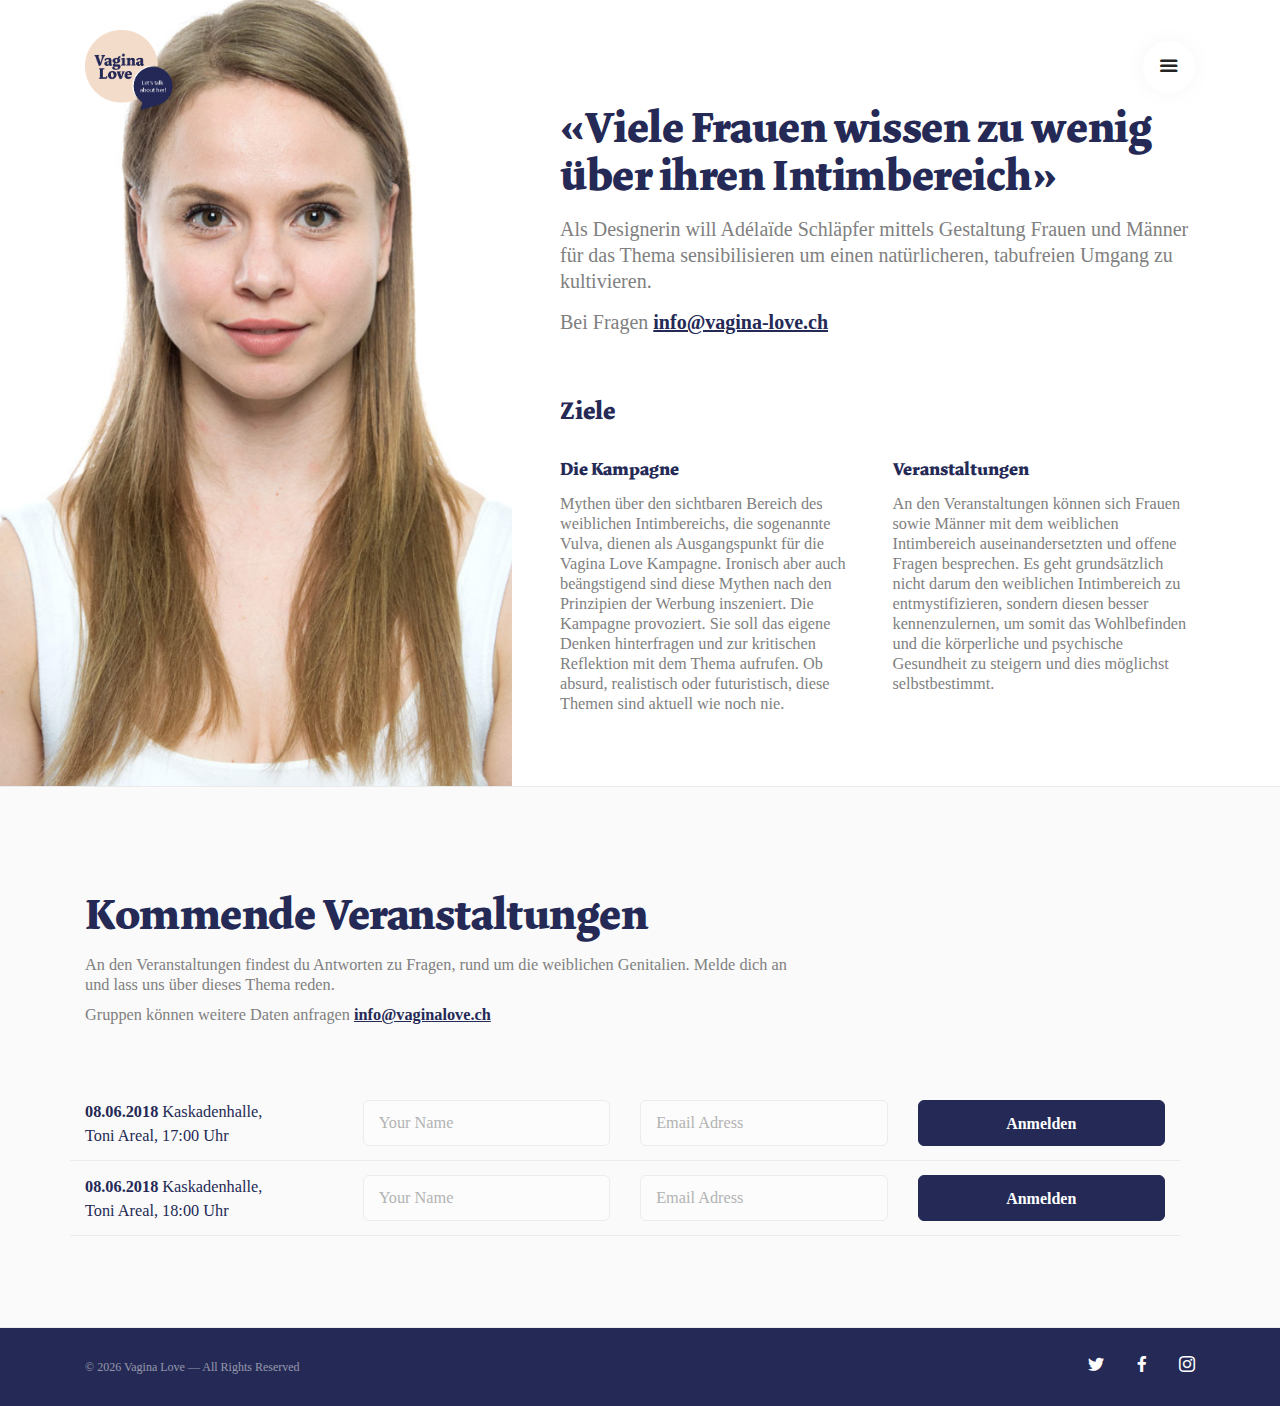
==== das-projekt.html @ 0c3ac418 "first finish" ====
<!doctype html>
<html lang="en">
    <head>
        <meta charset="utf-8">
        <title>Das Projekt</title>
        <meta name="viewport" content="width=device-width, initial-scale=1.0">
        <link href="css/stack-interface.css" rel="stylesheet" type="text/css" media="all">
        <link href="css/socicon.css" rel="stylesheet" type="text/css" media="all" />
        <link href="css/bootstrap.css" rel="stylesheet" type="text/css" media="all" />
        <link href="css/stack-interface.css" rel="stylesheet" type="text/css" media="all" />
        <link href="css/theme-charcoal.css" rel="stylesheet" type="text/css" media="all" />
        <link href="css/custom.css" rel="stylesheet" type="text/css" media="all" />
        <link href="css/checkValidity.css" rel="stylesheet" type="text/css" media="all" />

    </head>
    <body data-smooth-scroll-offset="77">
        <div class="nav-container">

            <div>
                <nav class="bar bar-toggle bar--absolute bar--transparent">
                    <div class="container">
                        <div class="row align-items-center">
                            <div class="col-6">
                                <div class="bar__module">
                                    <a href="index.html"> <!-- <img class="logo logo-dark" alt="logo" src="img/Logo_Vagina_Love_05.png"> --> <img class="logo logo-light" alt="logo" src="img/Logo_Vagina_Love_05.png"> </a>
                                </div>
                            </div>
                            <div class="col-6 d-flex justify-content-end">
                                <div class="bar__module">
                                    <div class="modal-instance pull-right">
                                        <a class="modal-trigger menu-toggle" href="#"> <i class="stack-interface stack-menu"></i> </a>
                                        <div class="modal-container menu-fullscreen">
                                            <div class="modal-content" data-width="100%" data-height="100%">
                                                <div class="pos-vertical-center pos-asbolute text-center">
                                                    
                                                    <ul class="menu-vertical">
                                                        <li class="h4"> <a href="index.html">Vagina Love</a> </li>
                                                        <li class="h4"> <a href="das-projekt.html">Das Projekt</a> </li>
                                                        
                                                    </ul>
                                                </div>
                                                
                                            </div>
                                        </div>
                                    </div>
                                </div>
                            </div>
                        </div>
                    </div>
                </nav>
            </div>
        </div>
        <div class="main-container">
            
            <section class="imageblock switchable feature-large feature-klein">
                <div class="imageblock__content col-lg-4 col-md-3 pos-right ">
                    <div class="background-image-holder face"> <img alt="image" src="img/18158003_10155261429363841_1642847196275539161_n-2.jpg"> </div>
                </div>
                <div class="container">
                    <div class="row">
                        <div class="col-lg-7 col-md-8">
                            <h1>«Viele Frauen wissen zu wenig über ihren Intimbereich»</h2>
                            <p class="lead"> 

Als Designerin will Adélaïde Schläpfer mittels Gestaltung Frauen und Männer für das Thema sensibilisieren um einen natürlicheren, tabufreien Umgang zu kultivieren. </p>
<p class="text-decoration lead"">Bei Fragen <a href="mailto:info@vaginalove.ch"><strong>info@vagina-love.ch</strong></a></p>  
                            <div class="feature-large__group">
                                <h3><b>Ziele</b></h3>
                                <div class="row">
                                    <div class="col-md-6">
                                        <div class="feature feature-6"> 
                                            <h4><b>Die Kampagne</b></h4>
                                <p class="averta-small">Mythen über den sichtbaren Bereich des weiblichen Intimbereichs, die sogenannte Vulva, dienen als Ausgangspunkt für die Vagina Love Kampagne. Ironisch aber auch beängstigend sind diese Mythen nach den Prinzipien der Werbung inszeniert. Die Kampagne provoziert. Sie soll das eigene Denken hinterfragen und zur kritischen Reflektion mit dem Thema aufrufen. Ob absurd, realistisch oder futuristisch, diese Themen sind aktuell wie noch nie.</p>
                                        </div>
                                    </div>
                                    <div class="col-md-6">
                                        <div class="feature feature-6"> 
                                            <h4><b>Veranstaltungen</b></h4>
                                <p class="averta-small">An den Veranstaltungen können sich Frauen sowie Männer mit dem weiblichen Intimbereich auseinandersetzten und offene Fragen besprechen. Es geht grundsätzlich nicht darum den weiblichen Intimbereich zu entmystifizieren, sondern diesen besser kennenzulernen, um somit
das Wohlbefinden und die körperliche und psychische Gesundheit zu steigern und dies möglichst selbstbestimmt.</p>
                                        </div>
                                    </div>
                                </div>
                            </div>
                           
                        </div>
                    </div>
                </div>
            </section>
            
 
            <section class="bg--secondary scroll-top">
                <div class="container">
                    <div class="row titel">
                        <div class="col-md-8">
                            <h1>Kommende Veranstaltungen</h1>
                            <p class="averta-small"> An den Veranstaltungen findest du Antworten zu Fragen, rund um die weiblichen Genitalien. Melde dich an und lass uns über dieses Thema reden. </p> 
                        
                            <p class="text-decoration averta-small tiefer">Gruppen können weitere Daten anfragen <a href="mailto:info@vaginalove.ch"><strong>info@vaginalove.ch</strong></a></p>  
                        </div>
                        
                    </div>
                </div>
            

            
<section class="anmelden">
            <section class="space--xxs text-center links bg--secondary">
                <div class="container">
                    <form class="row strich info-form">
                        <div class="col-md-6 col-lg-3 hoch "> 
                            <h5 class="info-date"><strong>08.06.2018</strong> Kaskadenhalle, </br>Toni Areal, 17:00 Uhr</h5> </div>
                            <div class="col-md-6 col-lg-3"> 
                                <input class="info-name" type="text" name="name" placeholder="Your Name" required="true"> 
                            </div>
                            <div class="col-md-6 col-lg-3 "> 
                                <input  class="info-mail" type="email" name="email" placeholder="Email Adress" required="true" type="mail">
                            </div>
                            <div class="col-md-6 col-lg-3 "> 
                                <button type="submit" class="btn btn--primary reg-btn">Anmelden</button> 
                            </div>
                        </form>
                </div>
           
            <section class="text-center links space--xxs bg--secondary">
                <div class="container">
                    <form class="row strich info-form">
                        <div class="col-md-6 col-lg-3 hoch "> 
                            <h5 class="info-date"><strong>08.06.2018</strong> Kaskadenhalle, </br>Toni Areal, 18:00 Uhr</h5> </div>
                            <div class="col-md-6 col-lg-3"> 
                                <input class="info-name" type="text" name="name" placeholder="Your Name" required="true"> 
                            </div>
                            <div class="col-md-6 col-lg-3 "> 
                                <input  class="info-mail" type="email" name="email" placeholder="Email Adress" required="true" type="mail">
                            </div>
                            <div class="col-md-6 col-lg-3 "> 
                                <button type="submit" class="btn btn--primary reg-btn">Anmelden</button> 
                            </div>
                        </form>
                </div>
            
           </section>
</section>


        </div>
<footer class="footer-7 text-center-xs bg--primary">
                <div class="container">
                    <div class="row">
                        <div class="col-sm-6"> <span class="type--fine-print">© <span class="update-year"></span> Vagina Love — All Rights Reserved</span>
                        </div>
                        <div class="col-sm-6 text-right text-center-xs">
                            <ul class="social-list list-inline">
                            
                                <li><a href="#"><i class="socicon socicon-twitter icon icon--xs"></i></a></li>
                                <li><a href="#"><i class="socicon socicon-facebook icon icon--xs"></i></a></li>
                                <li><a href="#"><i class="socicon socicon-instagram icon icon--xs"></i></a></li>
                            </ul>
                        </div>
                    </div>
                </div>
</footer>
        <script src="js/jquery-3.1.1.min.js"></script>
        <script src="js/parallax.js"></script>
        <script src="js/smooth-scroll.min.js"></script>
        <script src="js/scripts.js"></script>
        <script src="js/php-script.js"></script>
        <script src="js/checkValidity.js"></script>
        <script src="js/custom.js"></script>
    </body>

</html>
---- css/stack-interface.css ----
@font-face {
  font-family: 'stack-interface';
  src: url('../fonts/stack-interface.eot?33839631');
  src: url('../fonts/stack-interface.eot?33839631#iefix') format('embedded-opentype'),
       url('../fonts/stack-interface.woff2?33839631') format('woff2'),
       url('../fonts/stack-interface.woff?33839631') format('woff'),
       url('../fonts/stack-interface.ttf?33839631') format('truetype'),
       url('../fonts/stack-interface.svg?33839631#stack-interface') format('svg');
  font-weight: normal;
  font-style: normal;
}
/* Chrome hack: SVG is rendered more smooth in Windozze. 100% magic, uncomment if you need it. */
/* Note, that will break hinting! In other OS-es font will be not as sharp as it could be */
/*
@media screen and (-webkit-min-device-pixel-ratio:0) {
  @font-face {
    font-family: 'stack-interface';
    src: url('../font/stack-interface.svg?34857618#stack-interface') format('svg');
  }
}
*/
 
 [class^="stack-"]:before, [class*=" stack-"]:before {
  font-family: "stack-interface";
  font-style: normal;
  font-weight: normal;
  speak: none;
 
  display: inline-block;
  text-decoration: inherit;
  width: 1em;
  margin-right: .2em;
  text-align: center;
  /* opacity: .8; */
 
  /* For safety - reset parent styles, that can break glyph codes*/
  font-variant: normal;
  text-transform: none;
 
  /* fix buttons height, for twitter bootstrap */
  line-height: 1em;
 
  /* Animation center compensation - margins should be symmetric */
  /* remove if not needed */
  margin-left: .2em;
 
  /* you can be more comfortable with increased icons size */
  /* font-size: 120%; */
 
  /* Font smoothing. That was taken from TWBS */
  -webkit-font-smoothing: antialiased;
  -moz-osx-font-smoothing: grayscale;
 
  /* Uncomment for 3D effect */
  /* text-shadow: 1px 1px 1px rgba(127, 127, 127, 0.3); */
}
 
.stack-down-open-big:before { content: '\e800'; } /* '' */
.stack-left-open-big:before { content: '\e801'; } /* '' */
.stack-right-open-big:before { content: '\e802'; } /* '' */
.stack-up-open-big:before { content: '\e803'; } /* '' */
.stack-basket:before { content: '\e804'; } /* '' */
.stack-search:before { content: '\e805'; } /* '' */
.stack-down-dir:before { content: '\e806'; } /* '' */
.stack-left-dir:before { content: '\e807'; } /* '' */
.stack-right-dir:before { content: '\e808'; } /* '' */
.stack-up-dir:before { content: '\e809'; } /* '' */
.stack-down-open:before { content: '\e80a'; } /* '' */
.stack-left-open:before { content: '\e80b'; } /* '' */
.stack-right-open:before { content: '\e80c'; } /* '' */
.stack-up-open:before { content: '\e80d'; } /* '' */
.stack-menu:before { content: '\e80e'; } /* '' */
.stack-users:before { content: '\e80f'; } /* '' */
.stack-publish:before { content: '\e810'; } /* '' */
.stack-trash:before { content: '\e811'; } /* '' */
.stack-bell:before { content: '\e812'; } /* '' */
.stack-cog:before { content: '\e813'; } /* '' */
.stack-plus-circled:before { content: '\e814'; } /* '' */
.stack-dot-3:before { content: '\e815'; } /* '' */
---- css/socicon.css ----
@font-face {
  font-family: 'Socicon';
  src:  url('../fonts/socicon.eot?a93r5t');
  src:  url('../fonts/socicon.eot?a93r5t#iefix') format('embedded-opentype'),
    url('../fonts/socicon.ttf?a93r5t') format('truetype'),
    url('../fonts/socicon.woff?a93r5t') format('woff'),
    url('../fonts/socicon.svg?a93r5t#Socicon') format('svg');
  font-weight: normal;
  font-style: normal;
}

[class^="socicon-"], [class*=" socicon-"] {
  /* use !important to prevent issues with browser extensions that change fonts */
  font-family: 'Socicon' !important;
  speak: none;
  font-style: normal;
  font-weight: normal;
  font-variant: normal;
  text-transform: none;
  line-height: 1;

  /* Better Font Rendering =========== */
  -webkit-font-smoothing: antialiased;
  -moz-osx-font-smoothing: grayscale;
}

.socicon-gamewisp:before {
  content: "\e905";
}
.socicon-bloglovin:before {
  content: "\e904";
}
.socicon-tunein:before {
  content: "\e903";
}
.socicon-gamejolt:before {
  content: "\e901";
}
.socicon-trello:before {
  content: "\e902";
}
.socicon-spreadshirt:before {
  content: "\e900";
}
.socicon-500px:before {
  content: "\e000";
}
.socicon-8tracks:before {
  content: "\e001";
}
.socicon-airbnb:before {
  content: "\e002";
}
.socicon-alliance:before {
  content: "\e003";
}
.socicon-amazon:before {
  content: "\e004";
}
.socicon-amplement:before {
  content: "\e005";
}
.socicon-android:before {
  content: "\e006";
}
.socicon-angellist:before {
  content: "\e007";
}
.socicon-apple:before {
  content: "\e008";
}
.socicon-appnet:before {
  content: "\e009";
}
.socicon-baidu:before {
  content: "\e00a";
}
.socicon-bandcamp:before {
  content: "\e00b";
}
.socicon-battlenet:before {
  content: "\e00c";
}
.socicon-beam:before {
  content: "\e00d";
}
.socicon-bebee:before {
  content: "\e00e";
}
.socicon-bebo:before {
  content: "\e00f";
}
.socicon-behance:before {
  content: "\e010";
}
.socicon-blizzard:before {
  content: "\e011";
}
.socicon-blogger:before {
  content: "\e012";
}
.socicon-buffer:before {
  content: "\e013";
}
.socicon-chrome:before {
  content: "\e014";
}
.socicon-coderwall:before {
  content: "\e015";
}
.socicon-curse:before {
  content: "\e016";
}
.socicon-dailymotion:before {
  content: "\e017";
}
.socicon-deezer:before {
  content: "\e018";
}
.socicon-delicious:before {
  content: "\e019";
}
.socicon-deviantart:before {
  content: "\e01a";
}
.socicon-diablo:before {
  content: "\e01b";
}
.socicon-digg:before {
  content: "\e01c";
}
.socicon-discord:before {
  content: "\e01d";
}
.socicon-disqus:before {
  content: "\e01e";
}
.socicon-douban:before {
  content: "\e01f";
}
.socicon-draugiem:before {
  content: "\e020";
}
.socicon-dribbble:before {
  content: "\e021";
}
.socicon-drupal:before {
  content: "\e022";
}
.socicon-ebay:before {
  content: "\e023";
}
.socicon-ello:before {
  content: "\e024";
}
.socicon-endomodo:before {
  content: "\e025";
}
.socicon-envato:before {
  content: "\e026";
}
.socicon-etsy:before {
  content: "\e027";
}
.socicon-facebook:before {
  content: "\e028";
}
.socicon-feedburner:before {
  content: "\e029";
}
.socicon-filmweb:before {
  content: "\e02a";
}
.socicon-firefox:before {
  content: "\e02b";
}
.socicon-flattr:before {
  content: "\e02c";
}
.socicon-flickr:before {
  content: "\e02d";
}
.socicon-formulr:before {
  content: "\e02e";
}
.socicon-forrst:before {
  content: "\e02f";
}
.socicon-foursquare:before {
  content: "\e030";
}
.socicon-friendfeed:before {
  content: "\e031";
}
.socicon-github:before {
  content: "\e032";
}
.socicon-goodreads:before {
  content: "\e033";
}
.socicon-google:before {
  content: "\e034";
}
.socicon-googlescholar:before {
  content: "\e035";
}
.socicon-googlegroups:before {
  content: "\e036";
}
.socicon-googlephotos:before {
  content: "\e037";
}
.socicon-googleplus:before {
  content: "\e038";
}
.socicon-grooveshark:before {
  content: "\e039";
}
.socicon-hackerrank:before {
  content: "\e03a";
}
.socicon-hearthstone:before {
  content: "\e03b";
}
.socicon-hellocoton:before {
  content: "\e03c";
}
.socicon-heroes:before {
  content: "\e03d";
}
.socicon-hitbox:before {
  content: "\e03e";
}
.socicon-horde:before {
  content: "\e03f";
}
.socicon-houzz:before {
  content: "\e040";
}
.socicon-icq:before {
  content: "\e041";
}
.socicon-identica:before {
  content: "\e042";
}
.socicon-imdb:before {
  content: "\e043";
}
.socicon-instagram:before {
  content: "\e044";
}
.socicon-issuu:before {
  content: "\e045";
}
.socicon-istock:before {
  content: "\e046";
}
.socicon-itunes:before {
  content: "\e047";
}
.socicon-keybase:before {
  content: "\e048";
}
.socicon-lanyrd:before {
  content: "\e049";
}
.socicon-lastfm:before {
  content: "\e04a";
}
.socicon-line:before {
  content: "\e04b";
}
.socicon-linkedin:before {
  content: "\e04c";
}
.socicon-livejournal:before {
  content: "\e04d";
}
.socicon-lyft:before {
  content: "\e04e";
}
.socicon-macos:before {
  content: "\e04f";
}
.socicon-mail:before {
  content: "\e050";
}
.socicon-medium:before {
  content: "\e051";
}
.socicon-meetup:before {
  content: "\e052";
}
.socicon-mixcloud:before {
  content: "\e053";
}
.socicon-modelmayhem:before {
  content: "\e054";
}
.socicon-mumble:before {
  content: "\e055";
}
.socicon-myspace:before {
  content: "\e056";
}
.socicon-newsvine:before {
  content: "\e057";
}
.socicon-nintendo:before {
  content: "\e058";
}
.socicon-npm:before {
  content: "\e059";
}
.socicon-odnoklassniki:before {
  content: "\e05a";
}
.socicon-openid:before {
  content: "\e05b";
}
.socicon-opera:before {
  content: "\e05c";
}
.socicon-outlook:before {
  content: "\e05d";
}
.socicon-overwatch:before {
  content: "\e05e";
}
.socicon-patreon:before {
  content: "\e05f";
}
.socicon-paypal:before {
  content: "\e060";
}
.socicon-periscope:before {
  content: "\e061";
}
.socicon-persona:before {
  content: "\e062";
}
.socicon-pinterest:before {
  content: "\e063";
}
.socicon-play:before {
  content: "\e064";
}
.socicon-player:before {
  content: "\e065";
}
.socicon-playstation:before {
  content: "\e066";
}
.socicon-pocket:before {
  content: "\e067";
}
.socicon-qq:before {
  content: "\e068";
}
.socicon-quora:before {
  content: "\e069";
}
.socicon-raidcall:before {
  content: "\e06a";
}
.socicon-ravelry:before {
  content: "\e06b";
}
.socicon-reddit:before {
  content: "\e06c";
}
.socicon-renren:before {
  content: "\e06d";
}
.socicon-researchgate:before {
  content: "\e06e";
}
.socicon-residentadvisor:before {
  content: "\e06f";
}
.socicon-reverbnation:before {
  content: "\e070";
}
.socicon-rss:before {
  content: "\e071";
}
.socicon-sharethis:before {
  content: "\e072";
}
.socicon-skype:before {
  content: "\e073";
}
.socicon-slideshare:before {
  content: "\e074";
}
.socicon-smugmug:before {
  content: "\e075";
}
.socicon-snapchat:before {
  content: "\e076";
}
.socicon-songkick:before {
  content: "\e077";
}
.socicon-soundcloud:before {
  content: "\e078";
}
.socicon-spotify:before {
  content: "\e079";
}
.socicon-stackexchange:before {
  content: "\e07a";
}
.socicon-stackoverflow:before {
  content: "\e07b";
}
.socicon-starcraft:before {
  content: "\e07c";
}
.socicon-stayfriends:before {
  content: "\e07d";
}
.socicon-steam:before {
  content: "\e07e";
}
.socicon-storehouse:before {
  content: "\e07f";
}
.socicon-strava:before {
  content: "\e080";
}
.socicon-streamjar:before {
  content: "\e081";
}
.socicon-stumbleupon:before {
  content: "\e082";
}
.socicon-swarm:before {
  content: "\e083";
}
.socicon-teamspeak:before {
  content: "\e084";
}
.socicon-teamviewer:before {
  content: "\e085";
}
.socicon-technorati:before {
  content: "\e086";
}
.socicon-telegram:before {
  content: "\e087";
}
.socicon-tripadvisor:before {
  content: "\e088";
}
.socicon-tripit:before {
  content: "\e089";
}
.socicon-triplej:before {
  content: "\e08a";
}
.socicon-tumblr:before {
  content: "\e08b";
}
.socicon-twitch:before {
  content: "\e08c";
}
.socicon-twitter:before {
  content: "\e08d";
}
.socicon-uber:before {
  content: "\e08e";
}
.socicon-ventrilo:before {
  content: "\e08f";
}
.socicon-viadeo:before {
  content: "\e090";
}
.socicon-viber:before {
  content: "\e091";
}
.socicon-viewbug:before {
  content: "\e092";
}
.socicon-vimeo:before {
  content: "\e093";
}
.socicon-vine:before {
  content: "\e094";
}
.socicon-vkontakte:before {
  content: "\e095";
}
.socicon-warcraft:before {
  content: "\e096";
}
.socicon-wechat:before {
  content: "\e097";
}
.socicon-weibo:before {
  content: "\e098";
}
.socicon-whatsapp:before {
  content: "\e099";
}
.socicon-wikipedia:before {
  content: "\e09a";
}
.socicon-windows:before {
  content: "\e09b";
}
.socicon-wordpress:before {
  content: "\e09c";
}
.socicon-wykop:before {
  content: "\e09d";
}
.socicon-xbox:before {
  content: "\e09e";
}
.socicon-xing:before {
  content: "\e09f";
}
.socicon-yahoo:before {
  content: "\e0a0";
}
.socicon-yammer:before {
  content: "\e0a1";
}
.socicon-yandex:before {
  content: "\e0a2";
}
.socicon-yelp:before {
  content: "\e0a3";
}
.socicon-younow:before {
  content: "\e0a4";
}
.socicon-youtube:before {
  content: "\e0a5";
}
.socicon-zapier:before {
  content: "\e0a6";
}
.socicon-zerply:before {
  content: "\e0a7";
}
.socicon-zomato:before {
  content: "\e0a8";
}
.socicon-zynga:before {
  content: "\e0a9";
}
---- css/stack-interface.css ----
@font-face {
  font-family: 'stack-interface';
  src: url('../fonts/stack-interface.eot?33839631');
  src: url('../fonts/stack-interface.eot?33839631#iefix') format('embedded-opentype'),
       url('../fonts/stack-interface.woff2?33839631') format('woff2'),
       url('../fonts/stack-interface.woff?33839631') format('woff'),
       url('../fonts/stack-interface.ttf?33839631') format('truetype'),
       url('../fonts/stack-interface.svg?33839631#stack-interface') format('svg');
  font-weight: normal;
  font-style: normal;
}
/* Chrome hack: SVG is rendered more smooth in Windozze. 100% magic, uncomment if you need it. */
/* Note, that will break hinting! In other OS-es font will be not as sharp as it could be */
/*
@media screen and (-webkit-min-device-pixel-ratio:0) {
  @font-face {
    font-family: 'stack-interface';
    src: url('../font/stack-interface.svg?34857618#stack-interface') format('svg');
  }
}
*/
 
 [class^="stack-"]:before, [class*=" stack-"]:before {
  font-family: "stack-interface";
  font-style: normal;
  font-weight: normal;
  speak: none;
 
  display: inline-block;
  text-decoration: inherit;
  width: 1em;
  margin-right: .2em;
  text-align: center;
  /* opacity: .8; */
 
  /* For safety - reset parent styles, that can break glyph codes*/
  font-variant: normal;
  text-transform: none;
 
  /* fix buttons height, for twitter bootstrap */
  line-height: 1em;
 
  /* Animation center compensation - margins should be symmetric */
  /* remove if not needed */
  margin-left: .2em;
 
  /* you can be more comfortable with increased icons size */
  /* font-size: 120%; */
 
  /* Font smoothing. That was taken from TWBS */
  -webkit-font-smoothing: antialiased;
  -moz-osx-font-smoothing: grayscale;
 
  /* Uncomment for 3D effect */
  /* text-shadow: 1px 1px 1px rgba(127, 127, 127, 0.3); */
}
 
.stack-down-open-big:before { content: '\e800'; } /* '' */
.stack-left-open-big:before { content: '\e801'; } /* '' */
.stack-right-open-big:before { content: '\e802'; } /* '' */
.stack-up-open-big:before { content: '\e803'; } /* '' */
.stack-basket:before { content: '\e804'; } /* '' */
.stack-search:before { content: '\e805'; } /* '' */
.stack-down-dir:before { content: '\e806'; } /* '' */
.stack-left-dir:before { content: '\e807'; } /* '' */
.stack-right-dir:before { content: '\e808'; } /* '' */
.stack-up-dir:before { content: '\e809'; } /* '' */
.stack-down-open:before { content: '\e80a'; } /* '' */
.stack-left-open:before { content: '\e80b'; } /* '' */
.stack-right-open:before { content: '\e80c'; } /* '' */
.stack-up-open:before { content: '\e80d'; } /* '' */
.stack-menu:before { content: '\e80e'; } /* '' */
.stack-users:before { content: '\e80f'; } /* '' */
.stack-publish:before { content: '\e810'; } /* '' */
.stack-trash:before { content: '\e811'; } /* '' */
.stack-bell:before { content: '\e812'; } /* '' */
.stack-cog:before { content: '\e813'; } /* '' */
.stack-plus-circled:before { content: '\e814'; } /* '' */
.stack-dot-3:before { content: '\e815'; } /* '' */
---- css/theme-charcoal.css ----
/**!**************/
/**! Contents **/
/**! 01. Reset **/
/**! 02. Typography **/
/**! 03. Position **/
/**! 04. Element Size **/
/**! 05. Images **/
/**! 06. Buttons **/
/**! 07. Icons **/
/**! 08. Lists **/
/**! 09. Lightbox **/
/**! 10. Menus **/
/**! 11. Dropdowns **/
/**! 12. Form Elements **/
/**! 13. Accordions **/
/**! 14. Breadcrumbs **/
/**! 15. Radials **/
/**! 16. Tabs **/
/**! 17. Boxes **/
/**! 18. Sliders Flickity **/
/**! 19. Hover Elements **/
/**! 20. Masonry **/
/**! 21. Modals **/
/**! 22. Maps **/
/**! 23. Parallax **/
/**! 24. Notifications **/
/**! 25. Video **/
/**! 26. Colors **/
/**! 27. Image Blocks **/
/**! 28. MailChimp & Campaign Monitor **/
/**! 29. Twitter **/
/**! 30. Transitions **/
/**! 31. Switchable Sections **/
/**! 32. Typed Effect **/
/**! 33. Gradient BG **/
/**! 34. Bars **/
/**! 35. Navigation In Page **/
/**! 36. Helper Classes **/
/**! 37. Spacing **/
/**! 38. Boxed Layout **/
/**! 39. Wizard **/
/**! 40. Alerts **/
/**! 41. Progress - Horizontal **/
/**! 42. Theme Overrides **/
/**!**************/
/**!**************/
/**!**************/
/**! 01. Reset **/
*,
h1,
h2,
h3,
h4,
h5,
h6,
p,
ul,
a {
  margin: 0;
  padding: 0;
}
/**! 02. Typography **/
html {
  font-size: 87.5%;
}
@media all and (max-width: 768px) {
  html {
    font-size: 81.25%;
  }
}
body {
  font-size: 1em;
  line-height: 1.85714286em;
  -webkit-font-smoothing: antialiased;
  -moz-osx-font-smoothing: grayscale;
  font-family: 'Open Sans', 'Helvetica', 'Arial', sans-serif;
  color: #666666;
  font-weight: 400;
}
h1,
h2,
h3,
h4,
h5,
h6,
.h1,
.h2,
.h3,
.h4,
.h5,
.h6 {
  font-family: 'Open Sans', 'Helvetica', 'Arial', sans-serif;
  color: #252525;
  font-weight: 300;
  font-variant-ligatures: common-ligatures;
  margin-top: 0;
  margin-bottom: 0;
}
h1,
.h1 {
  font-size: 3.14285714em;
  line-height: 1.31818182em;
}
h2,
.h2 {
  font-size: 2.35714286em;
  line-height: 1.36363636em;
}
h3,
.h3 {
  font-size: 1.78571429em;
  line-height: 1.5em;
}
h4,
.h4 {
  font-size: 1.35714286em;
  line-height: 1.36842105em;
}
h5,
.h5 {
  font-size: 1em;
  line-height: 1.85714286em;
}
h6,
.h6 {
  font-size: 0.85714286em;
  line-height: 2.16666667em;
}
.lead {
  font-size: 1.35714286em;
  line-height: 1.68421053em;
}
@media all and (max-width: 767px) {
  h1,
  .h1 {
    font-size: 2.35714286em;
    line-height: 1.36363636em;
  }
  h2,
  .h2 {
    font-size: 1.78571429em;
    line-height: 1.5em;
  }
  h3,
  .h3 {
    font-size: 1.35714286em;
    line-height: 1.85714286em;
  }
  .lead {
    font-size: 1.35714286em;
    line-height: 1.36842105em;
  }
}
p,
ul,
ol,
pre,
table,
blockquote {
  margin-bottom: 1.85714286em;
}
ul,
ol {
  list-style: none;
  line-height: 1.85714286em;
}
ul.bullets {
  list-style: inside;
}
ol {
  list-style-type: upper-roman;
  list-style-position: inside;
}
blockquote {
  font-size: 1.78571429em;
  line-height: 1.5em;
  padding: 0;
  margin: 0;
  border-left: 0;
}
strong {
  font-weight: 600;
}
hr {
  margin: 1.85714286em 0;
  border-color: #fafafa;
}
a:hover,
a:focus,
a:active {
  text-decoration: none;
  outline: none;
}
/*! Typography -- Helpers */
.type--fade {
  opacity: .5;
}
.type--uppercase {
  text-transform: uppercase;
}
.type--bold {
  font-weight: bold;
}
.type--italic {
  font-style: italic;
}
.type--fine-print {
  font-size: 0.85714286em;
}
.type--strikethrough {
  text-decoration: line-through;
  opacity: .5;
}
.type--underline {
  text-decoration: underline;
}
.type--body-font {
  font-family: 'Open Sans', 'Helvetica';
}
/**! 03. Position **/
body {
  overflow-x: hidden;
}
.pos-relative {
  position: relative;
}
.pos-absolute {
  position: absolute;
}
.pos-absolute.container {
  left: 0;
  right: 0;
}
.pos-top {
  top: 0;
}
.pos-bottom {
  bottom: 0;
}
.pos-right {
  right: 0;
}
.pos-left {
  left: 0;
}
.float-left {
  float: left;
}
.float-right {
  float: right;
}
@media all and (max-width: 767px) {
  .float-left,
  .float-right {
    float: none;
  }
  .float-left-xs {
    float: left;
  }
  .float-right-xs {
    float: right;
  }
}
.pos-vertical-center {
  position: relative;
  top: 50%;
  transform: translateY(-50%);
  -webkit-transform: translateY(-50%);
}
@media all and (max-width: 767px) {
  .pos-vertical-center {
    top: 0;
    transform: none;
    -webkit-transform: none;
  }
}
@media all and (max-height: 600px) {
  .pos-vertical-center {
    top: 0;
    transform: none;
    -webkit-transform: none;
  }
}
.pos-vertical-align-columns {
  display: table;
  table-layout: fixed;
  width: 100%;
}
.pos-vertical-align-columns > div[class*='col-'] {
  display: table-cell;
  float: none;
  vertical-align: middle;
}
@media all and (max-width: 990px) {
  .pos-vertical-align-columns {
    display: block;
    width: auto;
  }
  .pos-vertical-align-columns > div[class*='col-'] {
    display: block;
  }
}
.inline-block {
  display: inline-block;
}
.block {
  display: block;
}
@media all and (max-width: 767px) {
  .block--xs {
    display: block;
  }
}
@media all and (max-width: 990px) {
  .text-center-md {
    text-align: center;
  }
  .text-left-md {
    text-align: left;
  }
  .text-right-md {
    text-align: right;
  }
}
@media all and (max-width: 767px) {
  .text-center-xs {
    text-align: center;
  }
  .text-left-xs {
    text-align: left;
  }
  .text-right-xs {
    text-align: right;
  }
}
/**! 04. Element Size **/
.height-100,
.height-90,
.height-80,
.height-70,
.height-60,
.height-50,
.height-40,
.height-30,
.height-20,
.height-10 {
  height: auto;
  padding: 5em 0;
}
@media all and (max-width: 767px) {
  .height-100,
  .height-90,
  .height-80,
  .height-70,
  .height-60,
  .height-50,
  .height-40,
  .height-30,
  .height-20,
  .height-10 {
    height: auto;
    padding: 4em 0;
  }
}
@media all and (min-height: 600px) and (min-width: 767px) {
  .height-10 {
    height: 10vh;
  }
  .height-20 {
    height: 20vh;
  }
  .height-30 {
    height: 30vh;
  }
  .height-40 {
    height: 40vh;
  }
  .height-50 {
    height: 50vh;
  }
  .height-60 {
    height: 60vh;
  }
  .height-70 {
    height: 70vh;
  }
  .height-80 {
    height: 80vh;
  }
  .height-90 {
    height: 90vh;
  }
  .height-100 {
    height: 100vh;
  }
}
section.height-auto {
  height: auto;
}
section.height-auto .pos-vertical-center {
  top: 0;
  position: relative;
  transform: none;
}
@media all and (max-width: 767px) {
  div[class*='col-'][class*='height-'] {
    padding-top: 5.57142857em !important;
    padding-bottom: 5.57142857em !important;
  }
}
/**! 05. Images **/
img {
  max-width: 100%;
  margin-bottom: 1.85714286em;
}
/*p+img, img:last-child{
	margin-bottom: 0;
}*/
.img--fullwidth {
  width: 100%;
}
[data-grid="2"].masonry {
  -webkit-column-count: 2;
  -webkit-column-gap: 0;
  -moz-column-count: 2;
  -moz-column-gap: 0;
  column-count: 2;
  column-gap: 0;
}
[data-grid="2"].masonry li {
  width: 100%;
  float: none;
}
[data-grid="2"] li {
  width: 50%;
  display: inline-block;
}
[data-grid="3"].masonry {
  -webkit-column-count: 3;
  -webkit-column-gap: 0;
  -moz-column-count: 3;
  -moz-column-gap: 0;
  column-count: 3;
  column-gap: 0;
}
[data-grid="3"].masonry li {
  width: 100%;
  float: none;
}
[data-grid="3"] li {
  width: 33.33333333%;
  display: inline-block;
}
[data-grid="4"].masonry {
  -webkit-column-count: 4;
  -webkit-column-gap: 0;
  -moz-column-count: 4;
  -moz-column-gap: 0;
  column-count: 4;
  column-gap: 0;
}
[data-grid="4"].masonry li {
  width: 100%;
  float: none;
}
[data-grid="4"] li {
  width: 25%;
  display: inline-block;
}
[data-grid="5"].masonry {
  -webkit-column-count: 5;
  -webkit-column-gap: 0;
  -moz-column-count: 5;
  -moz-column-gap: 0;
  column-count: 5;
  column-gap: 0;
}
[data-grid="5"].masonry li {
  width: 100%;
  float: none;
}
[data-grid="5"] li {
  width: 20%;
  display: inline-block;
}
[data-grid="6"].masonry {
  -webkit-column-count: 6;
  -webkit-column-gap: 0;
  -moz-column-count: 6;
  -moz-column-gap: 0;
  column-count: 6;
  column-gap: 0;
}
[data-grid="6"].masonry li {
  width: 100%;
  float: none;
}
[data-grid="6"] li {
  width: 16.66666667%;
  display: inline-block;
}
[data-grid="7"].masonry {
  -webkit-column-count: 7;
  -webkit-column-gap: 0;
  -moz-column-count: 7;
  -moz-column-gap: 0;
  column-count: 7;
  column-gap: 0;
}
[data-grid="7"].masonry li {
  width: 100%;
  float: none;
}
[data-grid="7"] li {
  width: 14.28571429%;
  display: inline-block;
}
[data-grid="8"].masonry {
  -webkit-column-count: 8;
  -webkit-column-gap: 0;
  -moz-column-count: 8;
  -moz-column-gap: 0;
  column-count: 8;
  column-gap: 0;
}
[data-grid="8"].masonry li {
  width: 100%;
  float: none;
}
[data-grid="8"] li {
  width: 12.5%;
  display: inline-block;
}
@media all and (max-width: 767px) {
  [data-grid]:not(.masonry) li {
    width: 33.333333%;
  }
  [data-grid="2"]:not(.masonry) li {
    width: 50%;
  }
  [data-grid].masonry {
    -webkit-column-count: 1;
    -moz-column-count: 1;
    column-count: 1;
  }
}
.background-image-holder {
  position: absolute;
  height: 100%;
  top: 0;
  left: 0;
  background-size: cover !important;
  background-position: 50% 50% !important;
  z-index: 0;
  transition: opacity .3s linear;
  -webkit-transition: opacity .3s linear;
  opacity: 0;
  background: #252525;
}
.background-image-holder:not([class*='col-']) {
  width: 100%;
}
.background-image-holder.background--bottom {
  background-position: 50% 100% !important;
}
.background-image-holder.background--top {
  background-position: 50% 0% !important;
}
.image--light .background-image-holder {
  background: none;
}
.background-image-holder img {
  display: none;
}
[data-overlay] {
  position: relative;
}
[data-overlay]:before {
  position: absolute;
  content: '';
  background: #252525;
  width: 100%;
  height: 100%;
  top: 0;
  left: 0;
  z-index: 1;
}
[data-overlay] *:not(.container):not(.background-image-holder) {
  z-index: 2;
}
[data-overlay].image--light:before {
  background: #fff;
}
[data-overlay].bg--primary:before {
  background: #2374ab;
}
[data-overlay="1"]:before {
  opacity: 0.1;
}
[data-overlay="2"]:before {
  opacity: 0.2;
}
[data-overlay="3"]:before {
  opacity: 0.3;
}
[data-overlay="4"]:before {
  opacity: 0.4;
}
[data-overlay="5"]:before {
  opacity: 0.5;
}
[data-overlay="6"]:before {
  opacity: 0.6;
}
[data-overlay="7"]:before {
  opacity: 0.7;
}
[data-overlay="8"]:before {
  opacity: 0.8;
}
[data-overlay="9"]:before {
  opacity: 0.9;
}
[data-overlay="10"]:before {
  opacity: 1;
}
[data-overlay="0"]:before {
  opacity: 0;
}
[data-scrim-bottom] {
  position: relative;
}
[data-scrim-bottom]:before {
  position: absolute;
  content: '';
  width: 100%;
  height: 80%;
  background: -moz-linear-gradient(top, rgba(0, 0, 0, 0) 0%, #252525 100%);
  /* FF3.6+ */
  background: -webkit-gradient(linear, left top, left bottom, color-stop(0%, rgba(0, 0, 0, 0)), color-stop(100%, #252525));
  /* Chrome,Safari4+ */
  background: -webkit-linear-gradient(top, rgba(0, 0, 0, 0) 0%, #252525 100%);
  /* Chrome10+,Safari5.1+ */
  background: -o-linear-gradient(top, rgba(0, 0, 0, 0) 0%, #252525 100%);
  /* Opera 11.10+ */
  background: -ms-linear-gradient(top, rgba(0, 0, 0, 0) 0%, #252525 100%);
  /* IE10+ */
  background: linear-gradient(to bottom, rgba(0, 0, 0, 0) 0%, #252525 100%);
  bottom: 0;
  left: 0;
  z-index: 1;
  backface-visibility: hidden;
}
[data-scrim-bottom]:not(.image--light) h1,
[data-scrim-bottom]:not(.image--light) h2,
[data-scrim-bottom]:not(.image--light) h3,
[data-scrim-bottom]:not(.image--light) h4,
[data-scrim-bottom]:not(.image--light) h5,
[data-scrim-bottom]:not(.image--light) h6 {
  color: #a5a5a5;
  color: #f1f1f1;
}
[data-scrim-bottom]:not(.image--light) p,
[data-scrim-bottom]:not(.image--light) span,
[data-scrim-bottom]:not(.image--light) ul {
  color: #e6e6e6;
}
[data-scrim-bottom].image--light:before {
  background: #fff;
}
[data-scrim-bottom="1"]:before {
  opacity: 0.1;
}
[data-scrim-bottom="2"]:before {
  opacity: 0.2;
}
[data-scrim-bottom="3"]:before {
  opacity: 0.3;
}
[data-scrim-bottom="4"]:before {
  opacity: 0.4;
}
[data-scrim-bottom="5"]:before {
  opacity: 0.5;
}
[data-scrim-bottom="6"]:before {
  opacity: 0.6;
}
[data-scrim-bottom="7"]:before {
  opacity: 0.7;
}
[data-scrim-bottom="8"]:before {
  opacity: 0.8;
}
[data-scrim-bottom="9"]:before {
  opacity: 0.9;
}
[data-scrim-bottom="10"]:before {
  opacity: 1;
}
[data-scrim-top] {
  position: relative;
}
[data-scrim-top]:before {
  position: absolute;
  content: '';
  width: 100%;
  height: 80%;
  background: -moz-linear-gradient(bottom, #252525 0%, rgba(0, 0, 0, 0) 100%);
  /* FF3.6+ */
  background: -webkit-gradient(linear, left bottom, left bottom, color-stop(0%, #252525), color-stop(100%, rgba(0, 0, 0, 0)));
  /* Chrome,Safari4+ */
  background: -webkit-linear-gradient(bottom, #252525 0%, rgba(0, 0, 0, 0) 100%);
  /* Chrome10+,Safari5.1+ */
  background: -o-linear-gradient(bottom, #252525 0%, rgba(0, 0, 0, 0) 100%);
  /* Opera 11.10+ */
  background: -ms-linear-gradient(bottom, #252525 0%, rgba(0, 0, 0, 0) 100%);
  /* IE10+ */
  background: linear-gradient(to bottom, #252525 0%, rgba(0, 0, 0, 0) 100%);
  top: 0;
  left: 0;
  z-index: 1;
}
[data-scrim-top]:not(.image--light) h1,
[data-scrim-top]:not(.image--light) h2,
[data-scrim-top]:not(.image--light) h3,
[data-scrim-top]:not(.image--light) h4,
[data-scrim-top]:not(.image--light) h5,
[data-scrim-top]:not(.image--light) h6 {
  color: #fff;
}
[data-scrim-top]:not(.image--light) p,
[data-scrim-top]:not(.image--light) span,
[data-scrim-top]:not(.image--light) ul {
  color: #e6e6e6;
}
[data-scrim-top].image--light:before {
  background: #fff;
}
[data-scrim-top="1"]:before {
  opacity: 0.1;
}
[data-scrim-top="2"]:before {
  opacity: 0.2;
}
[data-scrim-top="3"]:before {
  opacity: 0.3;
}
[data-scrim-top="4"]:before {
  opacity: 0.4;
}
[data-scrim-top="5"]:before {
  opacity: 0.5;
}
[data-scrim-top="6"]:before {
  opacity: 0.6;
}
[data-scrim-top="7"]:before {
  opacity: 0.7;
}
[data-scrim-top="8"]:before {
  opacity: 0.8;
}
[data-scrim-top="9"]:before {
  opacity: 0.9;
}
[data-scrim-top="10"]:before {
  opacity: 1;
}
.imagebg {
  position: relative;
}
.imagebg .container {
  z-index: 2;
}
.imagebg .container:not(.pos-absolute) {
  position: relative;
}
.imagebg:not(.image--light) h1,
.imagebg:not(.image--light) h2,
.imagebg:not(.image--light) h3,
.imagebg:not(.image--light) h4,
.imagebg:not(.image--light) h5,
.imagebg:not(.image--light) h6,
.imagebg:not(.image--light) p,
.imagebg:not(.image--light) ul,
.imagebg:not(.image--light) blockquote {
  color: #fff;
}
.imagebg:not(.image--light) .bg--white h1,
.imagebg:not(.image--light) .bg--white h2,
.imagebg:not(.image--light) .bg--white h3,
.imagebg:not(.image--light) .bg--white h4,
.imagebg:not(.image--light) .bg--white h5,
.imagebg:not(.image--light) .bg--white h6 {
  color: #252525;
}
.imagebg:not(.image--light) .bg--white p,
.imagebg:not(.image--light) .bg--white ul {
  color: #666666;
}
div[data-overlay] h1,
div[data-overlay] h2,
div[data-overlay] h3,
div[data-overlay] h4,
div[data-overlay] h5,
div[data-overlay] h6 {
  color: #fff;
}
div[data-overlay] p,
div[data-overlay] ul {
  color: #fff;
}
.parallax {
  overflow: hidden;
}
.parallax .background-image-holder {
  transition: none !important;
  -webkit-transition: none !important;
  -moz-transition: none !important;
}
.image--xxs {
  max-height: 1.85714286em;
}
.image--xs {
  max-height: 3.71428571em;
}
.image--sm {
  max-height: 5.57142857em;
}
.image--md {
  max-height: 7.42857143em;
}
/**! 06. Buttons **/
.btn {
  font-family: 'Open Sans', 'Helvetica', 'Arial', sans-serif;
  transition: 0.1s linear;
  -webkit-transition: 0.1s linear;
  -moz-transition: 0.1s linear;
  border-radius: 6px;
  padding-top: 0.46428571em;
  padding-bottom: 0.46428571em;
  padding-right: 2.78571429em;
  padding-left: 2.78571429em;
  border: 1px solid #252525;
  border-width: 1px;
  font-size: inherit;
  line-height: 1.85714286em;
}
.btn .btn__text,
.btn i {
  color: #252525;
  border-color: #252525;
  font-weight: 700;
  font-size: 0.85714286em;
}
.btn[class*='col-'] {
  margin-left: 0;
  margin-right: 0;
}
.btn:active {
  box-shadow: none;
  -webkit-box-shadow: none;
}
.btn.bg--facebook,
.btn.bg--twitter,
.btn.bg--instagram,
.btn.bg--googleplus,
.btn.bg--pinterest,
.btn.bg--dribbble,
.btn.bg--behance,
.btn.bg--dark {
  border-color: rgba(0, 0, 0, 0) !important;
}
.btn.bg--facebook .btn__text,
.btn.bg--twitter .btn__text,
.btn.bg--instagram .btn__text,
.btn.bg--googleplus .btn__text,
.btn.bg--pinterest .btn__text,
.btn.bg--dribbble .btn__text,
.btn.bg--behance .btn__text,
.btn.bg--dark .btn__text {
  color: #fff;
}
.btn.bg--facebook .btn__text i,
.btn.bg--twitter .btn__text i,
.btn.bg--instagram .btn__text i,
.btn.bg--googleplus .btn__text i,
.btn.bg--pinterest .btn__text i,
.btn.bg--dribbble .btn__text i,
.btn.bg--behance .btn__text i,
.btn.bg--dark .btn__text i {
  color: #fff;
}
.btn.bg--facebook:hover,
.btn.bg--twitter:hover,
.btn.bg--instagram:hover,
.btn.bg--googleplus:hover,
.btn.bg--pinterest:hover,
.btn.bg--dribbble:hover,
.btn.bg--behance:hover,
.btn.bg--dark:hover {
  opacity: .9;
}
.btn.bg--error {
  background: #e23636;
  border-color: #e23636 !important;
}
.btn.bg--error:hover {
  background: #e54c4c;
  border-color: #e54c4c !important;
  color: #fff !important;
}
.btn.bg--error .btn__text {
  color: #fff;
}
.btn.bg--error .btn__text i {
  color: #fff;
}
@media all and (min-width: 768px) {
  .btn + .btn {
    margin-left: 1.85714286em;
  }
}
.btn:first-child {
  margin-left: 0;
}
.btn:last-child {
  margin-right: 0;
}
.btn--xs {
  padding-top: 0;
  padding-bottom: 0;
  padding-right: 1.39285714em;
  padding-left: 1.39285714em;
}
.btn--sm {
  padding-top: 0.30952381em;
  padding-bottom: 0.30952381em;
  padding-right: 1.85714286em;
  padding-left: 1.85714286em;
}
.btn--lg {
  padding-top: 0.58035714em;
  padding-bottom: 0.58035714em;
  padding-right: 3.48214286em;
  padding-left: 3.48214286em;
}
.btn--lg .btn__text {
  font-size: 1.07142857em;
}
.btn--primary,
.btn--primary:visited {
  background: #2374ab;
  border-color: #2374ab;
}
.btn--primary .btn__text,
.btn--primary:visited .btn__text {
  color: #fff;
}
.btn--primary .btn__text i,
.btn--primary:visited .btn__text i {
  color: #fff;
}
.btn--primary:hover {
  background: #2782c0;
}
.btn--primary:active {
  background: #1f6696;
}
.btn--primary-1,
.btn--primary-1:visited {
  background: #2c3d55;
  border-color: #2c3d55;
}
.btn--primary-1 .btn__text,
.btn--primary-1:visited .btn__text {
  color: #fff;
}
.btn--primary-1:hover {
  background: #354966;
}
.btn--primary-1:active {
  background: #233144;
}
.btn--primary-2,
.btn--primary-2:visited {
  background: #ff8484;
  border-color: #ff8484;
}
.btn--primary-2 .btn__text,
.btn--primary-2:visited .btn__text {
  color: #fff;
}
.btn--primary-2:hover {
  background: #ff9e9e;
}
.btn--primary-2:active {
  background: #ff6a6a;
}
.btn--secondary {
  background: #fafafa;
  border-color: #fafafa;
}
.btn--secondary:hover {
  background: #ffffff;
}
.btn--secondary:active {
  background: #f5f5f5;
}
.btn--white {
  background: #fff;
  color: #252525;
  border-color: #fff;
}
.btn--white i {
  color: #252525;
}
.btn--transparent {
  background: none;
  border-color: rgba(0, 0, 0, 0);
  padding-left: 0;
  padding-right: 0;
}
.btn--transparent.btn--white .btn__text {
  color: #fff;
}
.btn--unfilled {
  background: none;
}
.btn--unfilled.btn--white .btn__text {
  color: #fff;
}
.btn--unfilled.btn--white i {
  color: #fff;
}
.btn--floating {
  position: fixed;
  bottom: 3.71428571em;
  right: 3.71428571em;
  z-index: 10;
}
/**! 07. Icons **/
.icon {
  line-height: 1em;
  font-size: 3.14285714em;
}
.icon--xs {
  font-size: 1em;
}
.icon--sm {
  font-size: 2.35714286em;
}
.icon--lg {
  font-size: 5.57142857em;
}
/**! 08. Lists **/
ul:last-child {
  margin: 0;
}
.list-inline li {
  padding: 0 1em;
  margin-left: 0;
}
.list-inline li:first-child {
  padding-left: 0;
}
.list-inline li:last-child {
  padding-right: 0;
}
.list-inline.list-inline--narrow li {
  padding: 0 .5em;
}
.list-inline.list-inline--wide li {
  padding: 0 2em;
}
/**! 09. Lightbox **/
.lb-outerContainer {
  border-radius: 0;
}
.lb-outerContainer .lb-container {
  padding: 0;
}
.lb-outerContainer .lb-container img {
  margin: 0;
}
.lightbox-gallery {
  overflow: hidden;
}
.lightbox-gallery li {
  float: left;
}
.lightbox-gallery li img {
  margin: 0;
  width: 100%;
}
.lightbox-gallery.gallery--gaps li {
  padding: 0.46428571em;
}
/**! 10. Menus **/
.menu-horizontal > li:not(:hover) > a,
.menu-horizontal > li:not(:hover) > span,
.menu-horizontal > li:not(:hover) > .modal-instance > .modal-trigger {
  opacity: .5;
}
.menu-horizontal > li > a,
.menu-horizontal > li > span,
.menu-horizontal > li > .modal-instance > .modal-trigger {
  transition: 0.3s ease;
  -webkit-transition: 0.3s ease;
  -moz-transition: 0.3s ease;
  color: #252525;
}
.menu-horizontal > li > a:hover,
.menu-horizontal > li > span:hover,
.menu-horizontal > li > .modal-instance > .modal-trigger:hover {
  color: #252525;
}
.bg--dark .menu-horizontal > li > a,
.bg--dark .menu-horizontal > li > span {
  color: #fff;
}
.bg--dark .menu-horizontal > li > a:hover,
.bg--dark .menu-horizontal > li > span:hover {
  color: #fff;
}
.menu-vertical {
  width: 100%;
}
.menu-vertical li {
  width: 100%;
}
.menu-vertical li a {
  font-weight: normal;
}
@media all and (min-width: 990px) {
  .menu-horizontal {
    display: inline-block;
  }
  .menu-horizontal > li {
    display: inline-block;
  }
  .menu-horizontal > li:not(:last-child) {
    margin-right: 1.85714286em;
  }
  .menu-vertical {
    display: inline-block;
  }
  .menu-vertical li {
    white-space: nowrap;
  }
  .menu-vertical .dropdown__container {
    top: 0;
  }
  .menu-vertical .dropdown__container .dropdown__content:not([class*='bg-']) {
    background: #ffffff;
  }
  .menu-vertical .dropdown__container .dropdown__content {
    transform: translateX(75%);
  }
}
/**! 11. Dropdowns **/
.dropdown {
  position: relative;
}
.dropdown .dropdown__container {
  transition: 0.3s ease;
  -webkit-transition: 0.3s ease;
  -moz-transition: 0.3s ease;
  opacity: 0;
  pointer-events: none;
  position: absolute;
  z-index: 999;
}
.dropdown .dropdown__container .dropdown__container:before {
  height: 0;
}
.dropdown .dropdown__content {
  padding: 1.85714286em;
}
.dropdown .dropdown__content:not([class*='col-']) {
  width: 18.57142857em;
}
.dropdown .dropdown__content:not([class*='bg-']) {
  background: #ffffff;
}
.dropdown .dropdown__content:not([class='bg--dark']) .menu-vertical a {
  color: #666666;
}
.dropdown .dropdown__trigger {
  cursor: pointer;
  user-select: none;
}
.dropdown.dropdown--active > .dropdown__container {
  opacity: 1;
}
.dropdown.dropdown--active > .dropdown__container > .container > .row > .dropdown__content {
  pointer-events: all;
}
@media all and (min-width: 991px) {
  .dropdown .dropdown__container:before {
    height: 0.92857143em;
    width: 100%;
    content: '';
    display: block;
  }
  .dropdown .dropdown__content.dropdown__content--md {
    padding: 2.78571429em;
  }
  .dropdown .dropdown__content.dropdown__content--lg {
    padding: 3.71428571em;
  }
  .dropdown .dropdown__content.dropdown__content--xlg {
    padding: 4.64285714em;
  }
}
@media all and (max-width: 767px) {
  .dropdown .dropdown__container {
    min-width: 100%;
    position: relative;
    display: none;
  }
  .dropdown .dropdown__content {
    padding: 1.85714286em;
    left: 0 !important;
  }
  .dropdown.dropdown--active > .dropdown__container {
    display: block;
  }
}
body.dropdowns--hover .dropdown:not(.dropdown--click):hover > .dropdown__container {
  opacity: 1;
}
body.dropdowns--hover .dropdown:not(.dropdown--click):hover > .dropdown__container:before {
  pointer-events: all;
}
body.dropdowns--hover .dropdown:not(.dropdown--click):hover > .dropdown__container .dropdown__content {
  pointer-events: all;
}
body:not(.dropdowns--hover) .dropdown.dropdown--hover:hover > .dropdown__container {
  opacity: 1;
}
body:not(.dropdowns--hover) .dropdown.dropdown--hover:hover > .dropdown__container:before {
  pointer-events: all;
}
body:not(.dropdowns--hover) .dropdown.dropdown--hover:hover > .dropdown__container .dropdown__content {
  pointer-events: all;
}
@media all and (max-width: 990px) {
  body.dropdowns--hover .dropdown:not(.dropdown--click).dropdown--active > .dropdown__container {
    display: block;
  }
  body.dropdowns--hover .dropdown:not(.dropdown--click).dropdown--active > .dropdown__container:before {
    pointer-events: all;
  }
}
@media all and (max-width: 767px) {
  .dropdown.dropdown--absolute .dropdown__container {
    position: absolute;
  }
}
/**! 12. Form Elements **/
form {
  max-width: 100%;
}
form + form {
  margin-top: 30px;
}
form:before,
form:after {
  content: ".";
  display: block;
  height: 0;
  overflow: hidden;
}
form:after {
  clear: both;
}
label {
  margin: 0;
  font-size: 1.14285714em;
  font-weight: 400;
}
input[type],
textarea,
select {
  -webkit-appearance: none;
  background: #fcfcfc;
  padding: 0.46428571em;
  border-radius: 6px;
  border: 1px solid #ececec;
}
input[type]:focus,
textarea:focus,
select:focus {
  outline: none;
}
input[type]:active,
textarea:active,
select:active {
  outline: none;
}
input[type]::-webkit-input-placeholder,
textarea::-webkit-input-placeholder,
select::-webkit-input-placeholder {
  color: #b3b3b3;
 /* font-size: 1.14285714em;*/
}
input[type]:-moz-placeholder,
textarea:-moz-placeholder,
select:-moz-placeholder {
  /* Firefox 18- */
  color: #b3b3b3;
  font-size: 1.14285714em;
}
input[type]::-moz-placeholder,
textarea::-moz-placeholder,
select::-moz-placeholder {
  /* Firefox 19+ */
  color: #b3b3b3;
  font-size: 1.14285714em;
}
input[type]:-ms-input-placeholder,
textarea:-ms-input-placeholder,
select:-ms-input-placeholder {
  color: #b3b3b3;
  font-size: 1.14285714em;
}
input[type="image"] {
  border: none;
  padding: none;
  width: auto;
}
textarea {
  display: block;
  width: 100%;
  max-width: 100%;
}
select {
  cursor: pointer;
  padding-right: 1.85714286em;
  -webkit-appearance: none;
}
select::ms-expand {
  display: none;
}
input[type="submit"] {
  background: none;
  outline: none;
  border: none;
  background: #2374ab;
  padding: 0.46428571em 2.78571429em 0.46428571em 2.78571429em;
  color: #fff;
}
@keyframes load {
  0% {
    opacity: 0;
    width: 0;
  }
  50% {
    width: 100%;
    opacity: .8;
    left: 0;
  }
  100% {
    left: 100%;
    opacity: 0;
  }
}
button {
  background: none;
}
button[type="submit"].btn--loading {
  position: relative;
  overflow: hidden;
  pointer-events: none;
  color: rgba(0, 0, 0, 0);
}
button[type="submit"].btn--loading * {
  opacity: 0;
}
button[type="submit"].btn--loading:after {
  content: '';
  position: absolute;
  width: 0;
  height: 100%;
  background: #ddd;
  animation: load 1.5s ease-out infinite;
  left: 0;
  top: 0;
}
button[type="submit"].btn--loading .btn__text {
  opacity: 0;
}
button:focus {
  outline: none !important;
}
button.bg--error {
  color: #fff;
}
.input-icon {
  position: relative;
}
.input-icon i {
  -webkit-user-select: none;
  -moz-user-select: none;
  -ms-user-select: none;
  user-select: none;
  cursor: default;
  position: absolute;
}
.input-checkbox,
.input-radio,
.input-select {
  -webkit-user-select: none;
  -moz-user-select: none;
  -ms-user-select: none;
  user-select: none;
  display: inline-block;
}
.input-checkbox input,
.input-radio input,
.input-select input {
  opacity: 0 !important;
  height: 0 !important;
  width: 0 !important;
  position: absolute !important;
}
.input-checkbox label,
.input-radio label,
.input-select label {
  display: block !important;
  cursor: pointer;
}
.input-checkbox {
  padding: 0;
}
.input-checkbox label {
  width: 1.85714286em;
  height: 1.85714286em;
  border-radius: 6px;
  background: #000;
}
.input-radio {
  padding: 0;
}
.input-radio label {
  width: 1.85714286em;
  height: 1.85714286em;
  border-radius: 50%;
  background: #000;
}
.input-select {
  position: relative;
}
.input-select i {
  position: absolute;
  top: 50%;
  transform: translateY(-50%);
  -webkit-transform: translateY(-50%);
  right: 1em;
  font-size: .87em;
}
.input-file {
  position: relative;
  display: inline-block;
}
.input-file input {
  display: none;
}
.form-error {
  margin-top: 1.5625em;
  padding: 0.78125em;
  background: #D84D4D;
  color: #fff;
  position: fixed;
  min-width: 350px;
  left: 50%;
  bottom: 1.5625em;
  transform: translate3d(-50%, 0, 0);
  -webkit-transform: translate3d(-50%, 0, 0);
  z-index: 999;
  box-shadow: 0 1px 3px rgba(0, 0, 0, 0.12), 0 1px 2px rgba(0, 0, 0, 0.24);
  box-shadow: 0px 0px 15px 0px rgba(0, 0, 0, 0.1);
}
.form-success {
  margin-top: 1.5625em;
  padding: 0.78125em;
  background: #1DC020;
  color: #fff;
  position: fixed;
  min-width: 350px;
  left: 50%;
  bottom: 1.5625em;
  transform: translate3d(-50%, 0, 0);
  -webkit-transform: translate3d(-50%, 0, 0);
  z-index: 999;
  box-shadow: 0 1px 3px rgba(0, 0, 0, 0.12), 0 1px 2px rgba(0, 0, 0, 0.24);
  box-shadow: 0px 0px 15px 0px rgba(0, 0, 0, 0.1);
}
.attempted-submit .field-error {
  border-color: #D84D4D !important;
}
.attempted-submit div.recaptcha.field-error {
  border-color: #D84D4D !important;
  border-style: solid;
  border: 1px solid;
  border-radius: 5px;
  padding: 5px;
}
div.recaptcha iframe {
  min-height: 0;
}
/**! 13. Accordions **/
.accordion li .accordion__title,
.accordion li .accordion__content,
.accordion li .accordion__content * {
  transition: 0.3s linear;
  -webkit-transition: 0.3s linear;
  -moz-transition: 0.3s linear;
}
.accordion li .accordion__title {
  cursor: pointer;
  padding: 0.46428571em 0.92857143em;
  border: 1px solid #ececec;
  border-bottom: none;
  background: none;
  -webkit-user-select: none;
  -moz-user-select: none;
  -ms-user-select: none;
  user-select: none;
}
.accordion li:last-child .accordion__title {
  border-bottom: 1px solid #ececec;
}
.accordion li .accordion__content {
  opacity: 0;
  visibility: hidden;
  max-height: 0;
}
.accordion li .accordion__content > * {
  display: none;
}
.accordion li .accordion__content > *:first-child {
  padding-top: 0;
}
.accordion li .accordion__content > *:last-child {
  padding-bottom: 0;
}
.accordion li.active .accordion__title {
  background: #2374ab;
  border-bottom: 1px solid #ececec;
}
.accordion li.active .accordion__content {
  opacity: 1;
  visibility: visible;
  max-height: 500px;
}
.accordion li.active .accordion__content > * {
  display: inline-block;
}
/**! 14. Breadcrumbs **/
.breadcrumb {
  padding: 0;
  margin: 0;
  background: none;
  display: inline-block;
}
.breadcrumb li {
  font-size: 1em;
}
.breadcrumb li + li:before {
  padding: 0 0.46428571em;
}
/**! 15. Pie Charts **/
.radial {
  position: relative;
}
.radial .radial__label {
  position: absolute;
  top: 50%;
  left: 50%;
  transform: translateX(-50%) translateY(-50%);
  -webkit-transform: translateX(-50%) translateY(-50%);
  margin-bottom: 0;
}
/**! 16. Tabs **/
.tabs {
  display: block;
  margin-bottom: 0;
}
.tabs > li {
  display: inline-block;
  opacity: .5;
  transition: 0.3s ease;
  -webkit-transition: 0.3s ease;
  -moz-transition: 0.3s ease;
  -webkit-user-select: none;
  -moz-user-select: none;
  -ms-user-select: none;
  user-select: none;
}
.tabs > .active,
.tabs:hover {
  opacity: 1;
}
.tabs .tab__title {
  cursor: pointer;
}
.tabs .tab__title:not(.btn) {
  padding: 0 1.85714286em;
}
.tabs li:first-child .tab__title:not(.btn) {
  padding-left: 0;
}
.tabs .tab__content {
  display: none;
}
.tabs-content {
  margin-top: 1em;
}
.tabs-content li > .tab__content {
  width: 100%;
  display: none;
}
.tabs-content > .active > .tab__content {
  display: block;
}
.tabs-container[data-content-align="left"] .tabs-content {
  text-align: left;
}
@media all and (max-width: 767px) {
  .tabs-content > li:not(.active) .tab__content {
    display: none !important;
  }
}
/**! 17. Boxes **/
.boxed {
  position: relative;
  overflow: hidden;
  padding: 1.85714286em;
  margin-bottom: 30px;
}
.boxed.boxed--lg {
  padding: 2.78571429em;
}
.boxed.boxed--sm {
  padding: 1.23809524em;
}
.boxed.boxed--border {
  border: 1px solid #ececec;
}
.boxed > div[class*='col-']:first-child:not(.boxed) {
  padding-left: 0;
}
.boxed > div[class*='col-']:last-child:not(.boxed) {
  padding-right: 0;
}
img + .boxed {
  margin-top: -1.85714286em;
}
@media all and (max-width: 767px) {
  .boxed {
    padding: 1.23809524em;
    margin-bottom: 15px;
  }
  .boxed.boxed--lg {
    padding: 1.23809524em;
  }
  .boxed div[class*='col-']:not(.boxed) {
    padding: 0;
  }
  .boxed:last-child {
    margin-bottom: 15px;
  }
}
/**! 18. Sliders Flickity **/
.slides:not(.flickity-enabled) li.imagebg:not(:first-child) {
  display: none;
}
.slides:not(.flickity-enabled) li.imagebg:first-child {
  background: #252525;
  animation: backgroundLoad .5s ease alternate infinite;
}
.slides:not(.flickity-enabled) li.imagebg:first-child .container {
  opacity: 0;
}
@keyframes backgroundLoad {
  0% {
    background: #252525;
  }
  100% {
    background: #3f3f3f;
  }
}
.slider.height-10 {
  height: auto;
}
.slider.height-10 .slides .flickity-slider > li {
  height: 10vh;
  padding: 0;
}
@media all and (min-width: 768px) {
  .slider.height-10 .slides li.imagebg {
    min-height: 10vh;
  }
}
.slider.height-20 {
  height: auto;
}
.slider.height-20 .slides .flickity-slider > li {
  height: 20vh;
  padding: 0;
}
@media all and (min-width: 768px) {
  .slider.height-20 .slides li.imagebg {
    min-height: 20vh;
  }
}
.slider.height-30 {
  height: auto;
}
.slider.height-30 .slides .flickity-slider > li {
  height: 30vh;
  padding: 0;
}
@media all and (min-width: 768px) {
  .slider.height-30 .slides li.imagebg {
    min-height: 30vh;
  }
}
.slider.height-40 {
  height: auto;
}
.slider.height-40 .slides .flickity-slider > li {
  height: 40vh;
  padding: 0;
}
@media all and (min-width: 768px) {
  .slider.height-40 .slides li.imagebg {
    min-height: 40vh;
  }
}
.slider.height-50 {
  height: auto;
}
.slider.height-50 .slides .flickity-slider > li {
  height: 50vh;
  padding: 0;
}
@media all and (min-width: 768px) {
  .slider.height-50 .slides li.imagebg {
    min-height: 50vh;
  }
}
.slider.height-60 {
  height: auto;
}
.slider.height-60 .slides .flickity-slider > li {
  height: 60vh;
  padding: 0;
}
@media all and (min-width: 768px) {
  .slider.height-60 .slides li.imagebg {
    min-height: 60vh;
  }
}
.slider.height-70 {
  height: auto;
}
.slider.height-70 .slides .flickity-slider > li {
  height: 70vh;
  padding: 0;
}
@media all and (min-width: 768px) {
  .slider.height-70 .slides li.imagebg {
    min-height: 70vh;
  }
}
.slider.height-80 {
  height: auto;
}
.slider.height-80 .slides .flickity-slider > li {
  height: 80vh;
  padding: 0;
}
@media all and (min-width: 768px) {
  .slider.height-80 .slides li.imagebg {
    min-height: 80vh;
  }
}
.slider.height-90 {
  height: auto;
}
.slider.height-90 .slides .flickity-slider > li {
  height: 90vh;
  padding: 0;
}
@media all and (min-width: 768px) {
  .slider.height-90 .slides li.imagebg {
    min-height: 90vh;
  }
}
.slider.height-100 {
  height: auto;
}
.slider.height-100 .slides .flickity-slider > li {
  height: 100vh;
  padding: 0;
}
@media all and (min-width: 768px) {
  .slider.height-100 .slides li.imagebg {
    min-height: 100vh;
  }
}
.slider .slides .flickity-slider > li:not([class*='col-']) {
  width: 100%;
}
.slider .slides.slides--gapless li[class*='col-'] {
  padding-left: 0;
  padding-right: 0;
}
.slider[data-arrows="true"].slider--arrows-hover:not(:hover) .flickity-prev-next-button {
  opacity: 0;
}
.slider[data-paging="true"]:not(section) {
  margin-bottom: 3.71428571em;
}
.slider[data-paging="true"]:not(section) .flickity-page-dots {
  bottom: -3.71428571em;
}
.slider[data-paging="true"]:not([class*='text-']) .flickity-page-dots {
  text-align: center;
}
.slider[data-children="1"] .flickity-prev-next-button {
  display: none;
}
.slider:not([data-paging="true"]) .slides {
  margin: 0;
}
.slider.controls--dark .flickity-page-dots .dot {
  background: #252525;
}
.slider.controls--dark .flickity-prev-next-button:before {
  color: #252525;
}
section.slider {
  padding: 0;
}
section.slider.height-10 {
  height: auto;
}
section.slider.height-10 .slides .flickity-slider > li {
  height: 10vh;
  padding: 0;
}
@media all and (min-width: 768px) {
  section.slider.height-10 .slides li.imagebg {
    min-height: 10vh;
  }
}
section.slider.height-20 {
  height: auto;
}
section.slider.height-20 .slides .flickity-slider > li {
  height: 20vh;
  padding: 0;
}
@media all and (min-width: 768px) {
  section.slider.height-20 .slides li.imagebg {
    min-height: 20vh;
  }
}
section.slider.height-30 {
  height: auto;
}
section.slider.height-30 .slides .flickity-slider > li {
  height: 30vh;
  padding: 0;
}
@media all and (min-width: 768px) {
  section.slider.height-30 .slides li.imagebg {
    min-height: 30vh;
  }
}
section.slider.height-40 {
  height: auto;
}
section.slider.height-40 .slides .flickity-slider > li {
  height: 40vh;
  padding: 0;
}
@media all and (min-width: 768px) {
  section.slider.height-40 .slides li.imagebg {
    min-height: 40vh;
  }
}
section.slider.height-50 {
  height: auto;
}
section.slider.height-50 .slides .flickity-slider > li {
  height: 50vh;
  padding: 0;
}
@media all and (min-width: 768px) {
  section.slider.height-50 .slides li.imagebg {
    min-height: 50vh;
  }
}
section.slider.height-60 {
  height: auto;
}
section.slider.height-60 .slides .flickity-slider > li {
  height: 60vh;
  padding: 0;
}
@media all and (min-width: 768px) {
  section.slider.height-60 .slides li.imagebg {
    min-height: 60vh;
  }
}
section.slider.height-70 {
  height: auto;
}
section.slider.height-70 .slides .flickity-slider > li {
  height: 70vh;
  padding: 0;
}
@media all and (min-width: 768px) {
  section.slider.height-70 .slides li.imagebg {
    min-height: 70vh;
  }
}
section.slider.height-80 {
  height: auto;
}
section.slider.height-80 .slides .flickity-slider > li {
  height: 80vh;
  padding: 0;
}
@media all and (min-width: 768px) {
  section.slider.height-80 .slides li.imagebg {
    min-height: 80vh;
  }
}
section.slider.height-90 {
  height: auto;
}
section.slider.height-90 .slides .flickity-slider > li {
  height: 90vh;
  padding: 0;
}
@media all and (min-width: 768px) {
  section.slider.height-90 .slides li.imagebg {
    min-height: 90vh;
  }
}
section.slider.height-100 {
  height: auto;
}
section.slider.height-100 .slides .flickity-slider > li {
  height: 100vh;
  padding: 0;
}
@media all and (min-width: 768px) {
  section.slider.height-100 .slides li.imagebg {
    min-height: 100vh;
  }
}
section.slider[data-paging="true"] .flickity-page-dots {
  bottom: 1.85714286em;
}
section.slider:not(.image--light)[data-paging="true"] .flickity-page-dots .dot {
  background: #fff;
}
section.slider .slides {
  margin: 0;
}
@media all and (max-width: 767px) {
  section.slider[class*='height-'] .slides .flickity-slider > li {
    height: auto;
    padding: 7.42857143em 0;
  }
  section.slider.space--lg .slides .flickity-slider > li {
    padding: 11.14285714em 0;
  }
  section.slider.space--xlg .slides .flickity-slider > li {
    padding: 11.14285714em 0;
  }
}
section.bg--dark .slider[data-paging="true"] .flickity-page-dots .dot,
section.bg--primary .slider[data-paging="true"] .flickity-page-dots .dot {
  background: #fff;
}
.flickity-page-dots .dot {
  transition: 0.3s ease;
  -webkit-transition: 0.3s ease;
  -moz-transition: 0.3s ease;
  width: 8px;
  height: 8px;
  border-radius: 50%;
  background: #252525;
  border: none;
  margin: 0 0.46428571em;
}
.flickity-page-dots .dot:hover:not(.is-selected) {
  opacity: .6;
}
.text-center .flickity-page-dots,
section.slider .flickity-page-dots {
  text-align: center;
}
.flickity-prev-next-button svg {
  display: none;
}
.flickity-prev-next-button:before {
  font-family: 'stack-interface';
  content: "\e80c";
  font-size: 1em;
  font-weight: normal;
}
.flickity-prev-next-button.previous:before {
  content: "\e80b";
}
.imagebg:not(.image--light) .flickity-page-dots .dot,
.bg--dark .flickity-page-dots .dot {
  background: #fff;
}
/**! 19. Hover Elements **/
.hover-element {
  position: relative;
  overflow: hidden;
  margin-bottom: 30px;
}
.hover-element * {
  transition: 0.3s ease;
  -webkit-transition: 0.3s ease;
  -moz-transition: 0.3s ease;
}
.hover-element .hover-element__reveal {
  position: absolute;
  top: 0;
  left: 0;
  opacity: 0;
  width: 100%;
  height: 100%;
}
.hover-element .hover-element__reveal .boxed {
  height: 100%;
}
.hover-element:hover .hover-element__reveal,
.hover-element.hover--active .hover-element__reveal {
  opacity: 1;
}
.hover-element img {
  margin-bottom: 0;
}
@media all and (max-width: 1024px) {
  .hover-element {
    cursor: pointer;
  }
}
.row:last-child div[class*='col-']:last-child .hover-element {
  margin-bottom: 0;
}
/**! 20. Masonry **/
.masonry .masonry__container.masonry--active .masonry__item {
  opacity: 1;
  pointer-events: all;
}
.masonry .masonry__container .masonry__item {
  opacity: 0;
  pointer-events: none;
}
.masonry .masonry__filters li {
  display: inline-block;
  cursor: pointer;
  text-transform: capitalize;
  -webkit-user-select: none;
  -moz-user-select: none;
  -ms-user-select: none;
  user-select: none;
}
.masonry .masonry__filters li.active {
  cursor: default;
}
.masonry.masonry--gapless .masonry__item {
  padding: 0 !important;
  margin-bottom: 0;
}
/**! 21. Modals **/
.modal-instance .modal-body {
  display: none;
}
.modal-container {
  transition: 0.3s linear;
  -webkit-transition: 0.3s linear;
  -moz-transition: 0.3s linear;
  padding: 0;
  visibility: hidden;
  opacity: 0;
  z-index: 999;
  pointer-events: none;
  position: fixed;
  width: 100%;
  height: 100%;
  top: 0;
  left: 0;
}
.modal-container.modal-active {
  opacity: 1;
  visibility: visible;
  pointer-events: all;
}
.modal-container:before {
  background: rgba(0, 0, 0, 0.85);
  content: '';
  position: fixed;
  width: 100%;
  height: 100%;
  top: 0;
  left: 0;
  z-index: 1;
}
.modal-container .modal-content {
  backface-visibility: hidden;
  position: fixed;
  z-index: 2;
  top: 50%;
  left: 50%;
  max-height: 100%;
  overflow-y: scroll;
  border: none;
  transform: translate3d(-50%, -50%, 0);
  -webkit-transform: translate3d(-50%, -50%, 0);
  padding: 0;
  border-radius: 0;
  box-shadow: none;
}
.modal-container .modal-content:not(.height--natural) {
  width: 50%;
  height: 50%;
}
.modal-container .modal-content .modal-close-cross {
  cursor: pointer;
  position: absolute;
  opacity: .5;
  transition: 0.1s linear;
  -webkit-transition: 0.1s linear;
  -moz-transition: 0.1s linear;
  top: 1em;
  right: 1em;
  z-index: 99;
}
.modal-container .modal-content .modal-close-cross:before {
  content: '\00D7';
  font-size: 1.5em;
}
.modal-container .modal-content .modal-close-cross:hover {
  opacity: 1;
}
.modal-container .modal-content.imagebg:not(.image--light) .modal-close-cross:before {
  color: #fff;
}
.modal-container .modal-content iframe {
  width: 100%;
  outline: none;
  border: none;
  height: 100%;
  backface-visibility: hidden;
}
.modal-container .modal-content iframe:first-child + .modal-close-cross:last-child {
  top: -3.71428571em;
}
.modal-content.section-modal {
  pointer-events: none;
}
.modal-content.section-modal [class*='col-'] {
  pointer-events: all;
}
@media all and (max-width: 767px) {
  .modal-container .modal-content {
    width: 97% !important;
    height: auto !important;
    padding-top: 2em;
    padding-bottom: 2em;
  }
}
/**! 22. Maps **/
.map-container {
  position: relative;
  overflow: hidden;
}
.map-container iframe,
.map-container .map-canvas {
  position: absolute;
  width: 100%;
  height: 100%;
  top: 0;
}
/**! 23. Parallax **/
.parallax > .background-image-holder,
.parallax .slides li > .background-image-holder {
  height: 100%;
  min-height: 100vh;
  top: -50vh;
  transition: opacity 0.3s ease !important;
  -webkit-transition: opacity 0.3s ease !important;
  -webkit-transform-style: preserve-3d;
}
.parallax:first-child .slides li > .background-image-holder,
.parallax:first-child .background-image-holder {
  top: 0;
}
.main-container > a:first-child + .parallax .background-image-holder {
  top: 0;
}
@media all and (max-width: 1024px) {
  .parallax > .background-image-holder,
  .parallax .slides li > .background-image-holder {
    -webkit-transition: transform 0.016s linear !important;
    transition: transform 0.016s linear !important;
  }
  .parallax.parallax-disable-mobile .background-image-holder,
  .parallax.parallax-disable-mobile .slides li > .background-image-holder {
    top: 0 !important;
    transform: none !important;
  }
}
/**! 24. Notifications **/
.notification {
  max-width: 100%;
  box-shadow: 0 1px 3px rgba(0, 0, 0, 0.12), 0 1px 2px rgba(0, 0, 0, 0.24);
  position: fixed;
  z-index: 99;
  pointer-events: none;
  padding: 0;
  margin: 1em;
  opacity: 0;
  transition: 0.3s linear;
  -webkit-transition: 0.3s linear;
  -moz-transition: 0.3s linear;
}
.notification:not([class*='bg-']) {
  background: #fff;
}
.notification[class*='col-'] {
  min-width: 400px;
}
.notification .notification-close-cross {
  position: absolute;
  top: 1em;
  z-index: 99;
  right: 1em;
  cursor: pointer;
  transition: 0.1s linear;
  -webkit-transition: 0.1s linear;
  -moz-transition: 0.1s linear;
  opacity: .7;
}
.notification .notification-close-cross:before {
  content: '\00D7';
  font-size: 1.5em;
}
.notification .notification-close-cross:hover {
  opacity: 1;
}
.notification.notification--reveal {
  z-index: 99;
  pointer-events: initial;
}
.notification.notification--reveal[data-animation="from-bottom"] {
  animation: from-bottom 0.3s linear 0s forwards;
  -webkit-animation: from-bottom 0.3s linear 0s forwards;
  -moz-animation: from-bottom 0.3s linear 0s forwards;
}
.notification.notification--reveal[data-animation="from-top"] {
  animation: from-top 0.3s linear 0s forwards;
  -webkit-animation: from-top 0.3s linear 0s forwards;
  -moz-animation: from-top 0.3s linear 0s forwards;
}
.notification.notification--reveal[data-animation="from-left"] {
  animation: from-left 0.3s linear 0s forwards;
  -webkit-animation: from-left 0.3s linear 0s forwards;
  -moz-animation: from-left 0.3s linear 0s forwards;
}
.notification.notification--reveal[data-animation="from-right"] {
  animation: from-right 0.3s linear 0s forwards;
  -webkit-animation: from-right 0.3s linear 0s forwards;
  -moz-animation: from-right 0.3s linear 0s forwards;
}
.notification.notification--dismissed {
  animation: fade-out 0.4s linear 0s forwards !important;
  -webkit-animation: fade-out 0.4s linear 0s forwards !important;
  -moz-animation: fade-out 0.4s linear 0s forwards !important;
  pointer-events: none;
}
.bg--dark + .notification-close-cross:before {
  color: #fff;
}
a[data-notification-link] {
  text-decoration: none;
}
a[data-notification-link]:hover {
  text-decoration: none;
}
@media all and (max-width: 767px) {
  .notification[class*='col-'] {
    min-width: 0;
  }
}
@keyframes from-bottom {
  from {
    transform: translate3d(0, 100%, 0);
    -webkit-transform: translate3d(0, 100%, 0);
    opacity: 0;
  }
  to {
    transform: translate3d(0, 0, 0);
    -webkit-transform: translate3d(0, 0, 0);
    opacity: 1;
  }
}
@-moz-keyframes from-bottom {
  from {
    transform: translate3d(0, 100%, 0);
    -webkit-transform: translate3d(0, 100%, 0);
    opacity: 0;
  }
  to {
    transform: translate3d(0, 0, 0);
    -webkit-transform: translate3d(0, 0, 0);
    opacity: 1;
  }
}
@-webkit-keyframes from-bottom {
  from {
    transform: translate3d(0, 100%, 0);
    -webkit-transform: translate3d(0, 100%, 0);
    opacity: 0;
  }
  to {
    transform: translate3d(0, 0, 0);
    -webkit-transform: translate3d(0, 0, 0);
    opacity: 1;
  }
}
@keyframes from-top {
  from {
    transform: translate3d(0, -100%, 0);
    -webkit-transform: translate3d(0, -100%, 0);
    opacity: 0;
  }
  to {
    transform: translate3d(0, 0, 0);
    -webkit-transform: translate3d(0, 0, 0);
    opacity: 1;
  }
}
@-moz-keyframes from-top {
  from {
    transform: translate3d(0, -100%, 0);
    -webkit-transform: translate3d(0, -100%, 0);
    opacity: 0;
  }
  to {
    transform: translate3d(0, 0, 0);
    -webkit-transform: translate3d(0, 0, 0);
    opacity: 1;
  }
}
@-webkit-keyframes from-top {
  from {
    transform: translate3d(0, -100%, 0);
    -webkit-transform: translate3d(0, -100%, 0);
    opacity: 0;
  }
  to {
    transform: translate3d(0, 0, 0);
    -webkit-transform: translate3d(0, 0, 0);
    opacity: 1;
  }
}
@keyframes from-left {
  from {
    transform: translate3d(-100%, 0, 0);
    -webkit-transform: translate3d(-100%, 0, 0);
    opacity: 0;
  }
  to {
    transform: translate3d(0, 0, 0);
    -webkit-transform: translate3d(0, 0, 0);
    opacity: 1;
  }
}
@-moz-keyframes from-left {
  from {
    transform: translate3d(-100%, 0, 0);
    -webkit-transform: translate3d(-100%, 0, 0);
    opacity: 0;
  }
  to {
    transform: translate3d(0, 0, 0);
    -webkit-transform: translate3d(0, 0, 0);
    opacity: 1;
  }
}
@-webkit-keyframes from-left {
  from {
    transform: translate3d(-100%, 0, 0);
    -webkit-transform: translate3d(-100%, 0, 0);
    opacity: 0;
  }
  to {
    transform: translate3d(0, 0, 0);
    -webkit-transform: translate3d(0, 0, 0);
    opacity: 1;
  }
}
@keyframes from-right {
  from {
    transform: translate3d(100%, 0, 0);
    -webkit-transform: translate3d(100%, 0, 0);
    opacity: 1;
  }
  to {
    transform: translate3d(0, 0, 0);
    -webkit-transform: translate3d(0, 0, 0);
    opacity: 1;
  }
}
@-moz-keyframes from-right {
  from {
    transform: translate3d(100%, 0, 0);
    -webkit-transform: translate3d(100%, 0, 0);
    opacity: 0;
  }
  to {
    transform: translate3d(0, 0, 0);
    -webkit-transform: translate3d(0, 0, 0);
    opacity: 1;
  }
}
@-webkit-keyframes from-right {
  from {
    transform: translate3d(100%, 0, 0);
    -webkit-transform: translate3d(100%, 0, 0);
    opacity: 0;
  }
  to {
    transform: translate3d(0, 0, 0);
    -webkit-transform: translate3d(0, 0, 0);
    opacity: 1;
  }
}
@keyframes fade-out {
  0% {
    opacity: 1;
  }
  100% {
    opacity: 0;
  }
}
@-webkit-keyframes fade-out {
  0% {
    opacity: 1;
  }
  100% {
    opacity: 0;
  }
}
@-moz-keyframes fade-out {
  0% {
    opacity: 1;
  }
  100% {
    opacity: 0;
  }
}
/**! 25. Video **/
iframe {
  width: 100%;
  min-height: 350px;
  border: none;
}
@media all and (max-width: 767px) {
  iframe {
    min-height: 220px;
  }
}
.videobg {
  background: #252525;
  position: relative;
  overflow: hidden;
}
.videobg .container,
.videobg .background-image-holder {
  opacity: 0;
  transition: 0.3s linear;
  -webkit-transition: 0.3s linear;
  -moz-transition: 0.3s linear;
}
.videobg .background-image-holder {
  opacity: 0 !important;
}
.videobg.video-active .container {
  opacity: 1;
}
.videobg.video-active .loading-indicator {
  opacity: 0;
  visibility: hidden;
}
.videobg video {
  object-fit: cover;
  height: 100%;
  min-width: 100%;
  position: absolute;
  top: 0;
  z-index: 0 !important;
  left: 0;
}
@media all and (max-width: 1024px) {
  .videobg .background-image-holder,
  .videobg .container {
    opacity: 1 !important;
  }
  .videobg .loading-indicator {
    display: none;
  }
  .videobg video {
    display: none;
  }
}
.youtube-background {
  position: absolute;
  height: 100%;
  width: 100%;
  top: 0;
  z-index: 0 !important;
}
.youtube-background .mb_YTPBar {
  opacity: 0;
  height: 0;
  visibility: hidden;
}
@media all and (max-width: 1024px) {
  .youtube-background {
    display: none;
  }
}
.loading-indicator {
  position: absolute !important;
  top: 50%;
  left: 50%;
  z-index: 99 !important;
  width: 50px;
  height: 50px;
  margin-top: -25px;
  margin-left: -25px;
  background-color: #fff;
  border-radius: 100%;
  -webkit-animation: loading-spinner 1s infinite ease-in-out;
  animation: loading-spinner 1s infinite ease-in-out;
  transition: 0.3s linear;
  -webkit-transition: 0.3s linear;
  -moz-transition: 0.3s linear;
}
@-webkit-keyframes loading-spinner {
  0% {
    -webkit-transform: scale(0);
  }
  100% {
    -webkit-transform: scale(1);
    opacity: 0;
  }
}
@keyframes loading-spinner {
  0% {
    -webkit-transform: scale(0);
    transform: scale(0);
  }
  100% {
    -webkit-transform: scale(1);
    transform: scale(1);
    opacity: 0;
  }
}
.video-cover {
  position: relative;
}
.video-cover video {
  max-width: 100%;
}
.video-cover iframe {
  background: #252525;
}
.video-cover .background-image-holder {
  z-index: 3;
}
.video-cover .video-play-icon {
  position: absolute;
  top: 50%;
  left: 50%;
  transform: translate3d(-50%, -50%, 0);
  -webkit-transform: translate3d(-50%, -50%, 0);
}
.video-cover .video-play-icon,
.video-cover .background-image-holder {
  transition: 0.3s linear;
  -webkit-transition: 0.3s linear;
  -moz-transition: 0.3s linear;
}
.video-cover.reveal-video .video-play-icon,
.video-cover.reveal-video .background-image-holder {
  opacity: 0 !important;
  pointer-events: none;
}
.video-cover[data-scrim-bottom]:before,
.video-cover[data-overlay]:before,
.video-cover[data-scrim-top]:before {
  transition: 0.3s linear;
  -webkit-transition: 0.3s linear;
  -moz-transition: 0.3s linear;
  z-index: 4;
}
.video-cover.reveal-video[data-scrim-bottom]:before,
.video-cover.reveal-video[data-overlay]:before,
.video-cover.reveal-video[data-scrim-top]:before {
  opacity: 0;
  pointer-events: none;
}
.video-play-icon {
  width: 7.42857143em;
  height: 7.42857143em;
  border-radius: 50%;
  position: relative;
  z-index: 4;
  display: inline-block;
  border: 2px solid #ffffff;
  cursor: pointer;
  background: #ffffff;
}
.video-play-icon.video-play-icon--sm {
  width: 3.71428571em;
  height: 3.71428571em;
}
.video-play-icon.video-play-icon--sm:before {
  border-width: 4px 0 4px 9px;
}
.video-play-icon.video-play-icon--xs {
  width: 1.85714286em;
  height: 1.85714286em;
}
.video-play-icon.video-play-icon--xs:before {
  border-width: 3px 0 3px 6px;
  margin-left: -3px;
}
.video-play-icon.bg--primary:before {
  border-color: transparent transparent transparent #fff;
}
.video-play-icon:before {
  position: absolute;
  top: 50%;
  margin-top: -5px;
  left: 50%;
  margin-left: -4px;
  content: '';
  width: 0;
  height: 0;
  border-style: solid;
  border-width: 6px 0 6px 12px;
  border-color: transparent transparent transparent #ffffff;
  border-color: transparent transparent transparent #808080;
}
.video-play-icon.video-play-icon--dark {
  border-color: #252525;
  background: #252525;
}
.video-play-icon.video-play-icon--dark:before {
  border-color: transparent transparent transparent #252525;
}
.video-play-icon.video-play-icon--dark:before {
  border-color: transparent transparent transparent #fff;
}
@media all and (max-width: 767px) {
  .video-play-icon {
    width: 4.95238095em;
    height: 4.95238095em;
  }
}
.col-12:not([class*='col-lg']):not([class*='col-md']) .video-cover iframe {
  min-height: 550px;
}
@media all and (max-width: 990px) {
  div[class*='col-'][class*='-12']:not([class*='xs-12']) .video-cover iframe {
    min-height: 350px;
  }
}
div[class*='col-'][class*='-10'] .video-cover iframe {
  min-height: 450px;
}
div[class*='col-'][class*='-8'] .video-cover iframe {
  min-height: 400px;
}
div[class*='col-'][class*='-6'] .video-cover iframe {
  min-height: 350px;
}
@media all and (max-width: 1200px) {
  div[class*='col-'][class*='-6'] .video-cover iframe {
    min-height: 300px;
  }
}
@media all and (max-width: 990px) {
  div[class*='col-'][class*='-6'] .video-cover iframe {
    min-height: 220px;
  }
}
@media all and (max-width: 767px) {
  div[class*='col-'] .video-cover iframe {
    min-height: 220px !important;
  }
}
.modal-container video {
  max-width: 100%;
}
/**! 26. Colors **/
body {
  background: #ffffff;
}
.color--primary {
  color: #2374ab !important;
}
a {
  color: #2374ab;
}
.color--primary-1 {
  color: #2c3d55 !important;
}
.color--primary-2 {
  color: #ff8484 !important;
}
.color--white {
  color: #fff;
}
.color--dark {
  color: #252525;
}
.color--success {
  color: #4ebf56;
}
.color--error {
  color: #e23636;
}
.bg--dark {
  background: #252525;
}
.bg--dark:not(.nav-bar):not(.bar) {
  color: #ffffff;
}
.bg--dark:not(.nav-bar):not(.bar) h1,
.bg--dark:not(.nav-bar):not(.bar) h2,
.bg--dark:not(.nav-bar):not(.bar) h3,
.bg--dark:not(.nav-bar):not(.bar) h4,
.bg--dark:not(.nav-bar):not(.bar) h5,
.bg--dark:not(.nav-bar):not(.bar) h6,
.bg--dark:not(.nav-bar):not(.bar) i,
.bg--dark:not(.nav-bar):not(.bar) span:not(.btn__text),
.bg--dark:not(.nav-bar):not(.bar) p {
  color: #ffffff;
}
.bg--dark:not(.nav-bar):not(.bar) a:not(.btn) {
  color: #fff;
}
.bg--site {
  background: #ffffff;
}
.bg--secondary {
  background: #fafafa;
}
.bg--primary {
  background: #2374ab;
}
.bg--primary p,
.bg--primary span,
.bg--primary ul,
.bg--primary a:not(.btn) {
  color: #fff;
}
.bg--primary h1,
.bg--primary h2,
.bg--primary h3,
.bg--primary h4,
.bg--primary h5,
.bg--primary h6,
.bg--primary i {
  color: #fff;
}
.bg--primary .color--primary {
  color: #fff !important;
}
.bg--white {
  background: #fff;
}
.bg--white p,
.bg--white span,
.bg--white ul,
.bg--white a:not(.btn) {
  color: #666666;
}
.bg--white h1,
.bg--white h2,
.bg--white h3,
.bg--white h4,
.bg--white h5,
.bg--white h6,
.bg--white i {
  color: #252525;
}
.bg--error {
  background: #e23636;
}
.bg--success {
  background: #4ebf56;
}
.imagebg:not(.image--light) .bg--white p,
.imagebg:not(.image--light) .bg--white span,
.imagebg:not(.image--light) .bg--white ul,
.imagebg:not(.image--light) .bg--white a:not(.btn) {
  color: #666666;
}
.imagebg:not(.image--light) .bg--white h1,
.imagebg:not(.image--light) .bg--white h2,
.imagebg:not(.image--light) .bg--white h3,
.imagebg:not(.image--light) .bg--white h4,
.imagebg:not(.image--light) .bg--white h5,
.imagebg:not(.image--light) .bg--white h6,
.imagebg:not(.image--light) .bg--white i {
  color: #252525;
}
.imagebg:not(.image--light) .bg--secondary {
  background: rgba(250, 250, 250, 0.2);
}
.bg--primary-1 {
  background: #2c3d55;
}
.bg--primary-1 p,
.bg--primary-1 span,
.bg--primary-1 ul,
.bg--primary-1 a:not(.btn) {
  color: #fff;
}
.bg--primary-1 h1,
.bg--primary-1 h2,
.bg--primary-1 h3,
.bg--primary-1 h4,
.bg--primary-1 h5,
.bg--primary-1 h6,
.bg--primary-1 i {
  color: #fff;
}
.bg--primary-2 {
  background: #ff8484;
}
.bg--primary-2 p,
.bg--primary-2 span,
.bg--primary-2 ul,
.bg--primary-2 a:not(.btn) {
  color: #fff;
}
.bg--primary-2 h1,
.bg--primary-2 h2,
.bg--primary-2 h3,
.bg--primary-2 h4,
.bg--primary-2 h5,
.bg--primary-2 h6,
.bg--primary-2 i {
  color: #fff;
}
.image-bg:not(.image-light) *:not(a) {
  color: #fff;
}
.color--facebook {
  color: #3b5998;
}
.color--twitter {
  color: #00aced;
}
.color--googleplus {
  color: #dd4b39;
}
.color--instagram {
  color: #125688;
}
.color--pinterest {
  color: #cb2027;
}
.color--dribbble {
  color: #ea4c89;
}
.color--behance {
  color: #053eff;
}
.bg--facebook {
  background: #3b5998;
  color: #fff;
}
.bg--twitter {
  background: #00aced;
  color: #fff;
}
.bg--googleplus {
  background: #dd4b39;
  color: #fff;
}
.bg--instagram {
  background: #125688;
  color: #fff;
}
.bg--pinterest {
  background: #cb2027;
  color: #fff;
}
.bg--dribbble {
  background: #ea4c89;
  color: #fff;
}
.bg--behance {
  background: #053eff;
  color: #fff;
}
/**! 27. Image Blocks **/
.imageblock {
  position: relative;
  padding: 0;
}
.imageblock > .container,
.imageblock > div[class*='col-']:not(.imageblock__content) {
  padding-top: 7.42857143em;
  padding-bottom: 7.42857143em;
  float: none;
  overflow: hidden;
}
.imageblock.imageblock--lg > .container,
.imageblock.imageblock--lg > div[class*='col-']:not(.imageblock__content) {
  padding-top: 9.28571429em;
  padding-bottom: 9.28571429em;
  float: none;
  overflow: hidden;
}
.imageblock .imageblock__content {
  position: absolute;
  height: 100%;
  top: 0;
  z-index: 2;
  padding: 0;
}
.imageblock .imageblock__content .slider {
  position: absolute;
  width: 100%;
  height: 100%;
  top: 0;
}
.imageblock .imageblock__content .slider .slides > li {
  padding: 0;
  min-height: 100%;
  position: absolute !important;
}
.imageblock.allow-overflow .imageblock__content {
  overflow: visible;
}
@media all and (max-height: 728px) {
  .imageblock > .container,
  .imageblock > div[class*='col-']:not(.imageblock__content) {
    padding-top: 3.71428571em;
    padding-bottom: 3.71428571em;
  }
}
@media all and (max-width: 767px) {
  .imageblock[class*='space-'] {
    padding-bottom: 0;
    padding-top: 0;
  }
  .imageblock .imageblock__content {
    position: relative;
    min-height: 18.57142857em;
  }
  .imageblock > .container,
  .imageblock > div[class*='col-']:not(.imageblock__content) {
    padding-top: 5.57142857em;
    padding-bottom: 5.57142857em;
    float: none;
    overflow: hidden;
  }
  .imageblock.imageblock--lg > .container,
  .imageblock.imageblock--lg > div[class*='col-']:not(.imageblock__content) {
    padding-top: 5.57142857em;
    padding-bottom: 5.57142857em;
    float: none;
    overflow: hidden;
  }
}
/**! 28. MailChimp & Campaign Monitor **/
form[action*='createsend.com'] * {
  transition: 0.3s linear;
  -webkit-transition: 0.3s linear;
  -moz-transition: 0.3s linear;
  opacity: 0;
}
form[action*='createsend.com'].form--active * {
  opacity: 1;
}
form[action*='createsend.com'] .input-checkbox + br {
  display: none;
}
form[action*='createsend.com'].no-labels label {
  display: none;
}
form[action*='createsend.com'] br {
  display: none;
}
form[action*='createsend.com'] p > label:first-child {
  margin-bottom: 0.92857143em;
}
form[action*='list-manage.com'] h2 {
  font-family: 'Open Sans', 'Helvetica', 'Arial', sans-serif;
  color: #252525;
  font-weight: 300;
  font-variant-ligatures: common-ligatures;
  margin-top: 0;
  margin-bottom: 0;
  font-size: 1.35714286em;
  line-height: 1.36842105em;
  margin-bottom: 1.36842105263158em;
  font-weight: 400;
}
form[action*='list-manage.com'] h2.inline-block + .h4.inline-block:not(.typed-text) {
  margin-left: 0.68421052631579em;
}
form[action*='list-manage.com'] .input-group ul {
  overflow: hidden;
}
form[action*='list-manage.com'] .input-group ul li {
  float: left;
}
form[action*='list-manage.com'] * {
  transition: 0.3s linear;
  -webkit-transition: 0.3s linear;
  -moz-transition: 0.3s linear;
  opacity: 0;
}
form[action*='list-manage.com'].form--active * {
  opacity: 1;
}
form[action*='list-manage.com'].no-labels label {
  display: none;
}
form[action*='list-manage.com'] .small-meta {
  font-size: 0.5em;
}
/**! 29. Twitter **/
.twitter-feed .user {
  display: none;
}
.twitter-feed .interact {
  display: none;
}
.twitter-feed .timePosted {
  font-size: .87em;
}
/**! 30. Transitions **/
[class*='transition--'] {
  transition: 0.3s ease;
  -webkit-transition: 0.3s ease;
  -moz-transition: 0.3s ease;
  opacity: 0;
}
[class*='transition--'].transition--active {
  opacity: 1;
}
.transition--scale {
  transform: scale(0.98);
  -webkit-transform: scale(0.98);
}
.transition--scale.transition--active {
  opacity: 1;
  transform: scale(1);
  -webkit-transform: scale(1);
}
.transition--slide {
  transform: translate3d(200px, 0, 0);
  -webkit-transform: translate3d(200px, 0, 0);
  transform: translate3d(30vw, 0, 0);
  -webkit-transform: translate3d(30vw, 0, 0);
}
.transition--slide.transition--active {
  transform: translate3d(0, 0, 0);
  -webkit-transform: translate3d(0, 0, 0);
}
/**! 31. Switchable Sections **/
.switchable {
  position: relative;
}
.switchable div[class*='col-']:first-child {
  float: left;
  right: auto;
}
.switchable div[class*='col-']:first-child:not([class*='pull']):not([class*='push']) {
  left: 0;
}
.switchable div[class*='col-']:last-child {
  float: right;
  left: auto;
}
.switchable div[class*='col-']:last-child:not([class*='pull']):not([class*='push']) {
  right: 0;
}
.switchable.switchable--switch div[class*='col-']:first-child {
  float: right;
  right: 0;
  left: auto;
}
.switchable.switchable--switch div[class*='col-']:first-child:not([class*='pull']):not([class*='push']) {
  left: auto;
}
.switchable.switchable--switch div[class*='col-']:last-child {
  float: left;
  left: 0;
  right: auto;
}
.switchable .switchable__text {
  margin-top: 3.71428571em;
}
.switchable > div[class*='col-'] {
  padding: 0;
}
/**! 32. Typed Effect **/
.typed-text {
  display: inline-block;
}
.typed-text.typed-text--cursor:after {
  content: '|';
  font-size: 1.2em;
  -webkit-animation: blink 0.7s infinite;
  animation: blink 0.7s infinite;
  position: relative;
  right: 6px;
}
@keyframes blink {
  0% {
    opacity: 1;
  }
  50% {
    opacity: 0;
  }
  100% {
    opacity: 1;
  }
}
@-webkit-keyframes blink {
  0% {
    opacity: 1;
  }
  50% {
    opacity: 0;
  }
  100% {
    opacity: 1;
  }
}
/**! 33. Gradient BG **/
[data-gradient-bg] {
  position: relative;
  background: #252525;
}
[data-gradient-bg] > canvas {
  position: absolute;
  width: 100%;
  height: 100%;
  top: 0;
  left: 0;
}
[data-gradient-bg] > canvas + .background-image-holder {
  opacity: .2 !important;
}
/**! 34. Bars **/
.bar {
  padding: 1.85714286em 0;
}
.bar .logo {
  margin: 0;
  position: relative;
  top: 4px;
}
.bar .menu-horizontal {
  position: relative;
  top: 6px;
}
.bar:not([class*='visible-']) + .bar {
  margin-top: 0.92857143em;
}
.bar.bar--xs {
  padding: 0.46428571em 0;
}
.bar.bar--sm {
  padding: 0.92857143em 0;
}
.bar.bar--lg {
  padding: 2.78571429em 0;
}
.bar.bar--lg .logo {
  top: 0;
}
.bar.bar--xlg {
  padding: 4.64285714em 0;
}
.bar.bar--xlg .logo {
  top: 0;
}
.bar.bg--dark .logo-dark {
  display: none;
}
.bar:not(.bg--dark):not(.bar--transparent) .logo-light {
  display: none;
}
@media all and (max-width: 767px) {
  .bar.bar--mobile-sticky[data-scroll-class*='fixed'].pos-fixed {
    position: fixed;
    width: 100%;
    background: #fff;
    z-index: 999;
  }
  .bar.bar--mobile-sticky[data-scroll-class*='fixed'] + .bar.pos-fixed {
    top: 3.71428571em;
    position: fixed;
    width: 100%;
    background: #fff;
    z-index: 999;
  }
}
@media all and (min-width: 991px) {
  .bar__module:not(:only-child) {
    display: inline-block;
  }
  .bar__module:not(:last-child) {
    margin-right: 0.92857143em;
  }
  .bar--transparent:not(.bar--dark) {
    background: none;
  }
  .bar--transparent:not(.bar--dark) .logo-dark {
    display: none;
  }
  .bar--transparent:not(.bar--dark) .logo-light {
    display: inline-block;
  }
  .bar--transparent:not(.bar--dark):not(.pos-fixed) .menu-horizontal > li > a,
  .bar--transparent:not(.bar--dark):not(.pos-fixed) .menu-horizontal > li > span {
    color: #fff;
  }
  .bar--transparent:not(.bar--dark):not(.pos-fixed) .btn:not([class*='primary']) {
    border-color: rgba(255, 255, 255, 0.3);
  }
  .bar--transparent:not(.bar--dark):not(.pos-fixed) .btn:not([class*='primary']) .btn__text {
    color: #fff;
  }
  .bar--transparent:not(.bar--dark):not(.pos-fixed) .btn:not([class*='primary']):hover {
    border-color: rgba(255, 255, 255, 0.7);
  }
  .bar--absolute {
    position: absolute;
  }
  .bar--absolute,
  .pos-fixed {
    z-index: 99;
    width: 100%;
  }
  .bar.pos-fixed {
    position: fixed;
    top: 0;
    animation: fadeInDown 0.3s ease-out forwards;
    box-shadow: 0 1px 3px rgba(0, 0, 0, 0.12), 0 1px 2px rgba(0, 0, 0, 0.24);
    box-shadow: 0px 0px 25px 0px rgba(0, 0, 0, 0.04);
  }
  .bar.pos-fixed:not([class*='bg-']) {
    background: #ffffff;
  }
  .bar.pos-fixed:not([class*='bg-']) .logo-dark {
    display: inline-block;
  }
  .bar.pos-fixed:not([class*='bg-']) .logo-light {
    display: none;
  }
  .bar.pos-fixed.bg--dark {
    background: #252525;
  }
}
@media all and (max-width: 767px) {
  .bar__module {
    margin-bottom: 0.92857143em;
  }
  .bar__module + .bar__module {
    margin-top: 1.85714286em;
  }
  .bar__module .btn {
    display: block;
  }
  .bar__module .btn + .btn {
    margin-left: 0 !important;
  }
  .bar__module .btn:not(:last-child) {
    margin-bottom: 0.92857143em;
  }
  .bar + nav.bar {
    padding-top: 0;
  }
}
/**! 35. Navigation InPage **/
.page-navigator {
  position: fixed;
  padding: 0;
  top: 50%;
  transform: translateY(-50%);
  right: 1.85714286em;
  z-index: 10;
}
.page-navigator ul {
  display: inline-block;
  padding: 0.92857143em;
  background: rgba(0, 0, 0, 0.4);
  border-radius: 1.85714286em;
  transition: all .2s ease;
}
.page-navigator ul:hover {
  background: rgba(0, 0, 0, 0.6);
}
.page-navigator ul li:not(:last-child) {
  margin-bottom: 1.85714286em;
}
@media all and (max-width: 767px) {
  .page-navigator {
    right: 0;
  }
  .page-navigator ul {
    border-radius: 1.85714286em 0 0 1.85714286em;
    padding: 1.85714286em 0.92857143em;
  }
}
.page-navigator li a {
  width: 8px;
  height: 8px;
  background: #fff;
  border-radius: 50%;
  transition: all .2s ease;
  display: block;
  position: relative;
}
.page-navigator li a:not(:hover) {
  opacity: .5;
}
.page-navigator li a.inner-link--active {
  opacity: 1;
  animation: bulge .5s ease;
  -webkit-animation: bulge .5s ease;
}
@keyframes bulge {
  0% {
    transform: scale(1);
  }
  50% {
    transform: scale(1.3);
  }
  100% {
    transform: scale(1);
  }
}
@-webkit-keyframes bulge {
  0% {
    transform: scale(1);
  }
  50% {
    transform: scale(1.3);
  }
  100% {
    transform: scale(1);
  }
}
.page-navigator li a[data-title]:before {
  content: attr(data-title);
  position: absolute;
  right: 12px;
  top: -14px;
  background: #222;
  color: #fff;
  border-radius: 6px;
  padding: 4px 8px;
  display: inline-block;
  transition: all .2s ease;
  white-space: nowrap;
}
.page-navigator li a[data-title]:not(:hover):before {
  opacity: 0;
  transform: translateX(-20px);
}
/**! 36. Helper Classes **/
.clearfix {
  overflow: hidden;
}
.clearfix-after:after {
  content: "";
  display: table;
  clear: both;
}
.allow-overflow {
  overflow: visible;
}
.container .row--gapless {
  padding-left: 15px;
  padding-right: 15px;
}
.container .row--gapless > div[class*='col-'] {
  padding: 0;
}
@media all and (max-width: 767px) {
  .text-left-xs {
    text-align: left;
  }
}
@media all and (max-width: 991px) {
  .text-left-sm {
    text-align: left;
  }
}
section > .row--gapless {
  padding-left: 0;
  padding-right: 0;
}
section > .row--gapless > div[class*='col-'] {
  padding: 0;
}
div.right {
  float: right;
}
div.left {
  float: left;
}
section.text-right > .container:last-child > .row:only-child > div[class*='col-']:only-child {
  float: right;
}
/**! 37. Spacing **/
section,
footer {
  padding-top: 7.42857143em;
  padding-bottom: 7.42857143em;
}
section.space--xxs,
footer.space--xxs {
  padding-top: 1.85714286em;
  padding-bottom: 1.85714286em;
}
section.space--xs,
footer.space--xs {
  padding-top: 3.71428571em;
  padding-bottom: 3.71428571em;
}
section.space--sm,
footer.space--sm {
  padding-top: 4.95238095em;
  padding-bottom: 4.95238095em;
}
section.space--md,
footer.space--md {
  padding-top: 11.14285714em;
  padding-bottom: 11.14285714em;
}
section.space--lg,
footer.space--lg {
  padding-top: 14.85714286em;
  padding-bottom: 14.85714286em;
}
section.space--xlg,
footer.space--xlg {
  padding-top: 29.71428571em;
  padding-bottom: 29.71428571em;
}
section.space--0,
footer.space--0 {
  padding: 0;
}
section.section--even,
footer.section--even {
  padding-top: 7.42857143em;
  padding-bottom: 7.42857143em;
}
section.space-bottom--sm,
footer.space-bottom--sm {
  padding-bottom: 4.95238095em;
}
@media all and (max-width: 767px) {
  section,
  footer,
  section.section--even {
    padding: 5.57142857em 0;
  }
  section.space--lg,
  footer.space--lg,
  section.section--even.space--lg,
  section.space--md,
  footer.space--md,
  section.section--even.space--md {
    padding: 5.57142857em 0;
  }
  section.space--xlg,
  footer.space--xlg,
  section.section--even.space--xlg {
    padding: 8.35714286em 0;
  }
}
div[class*='col-'] > div[class*='col-']:first-child {
  padding-left: 0;
}
div[class*='col-'] > div[class*='col-']:last-child {
  padding-right: 0;
}
@media all and (max-width: 767px) {
  .col-xs-6:nth-child(odd) {
    padding-right: 7.5px;
  }
  .col-xs-6:nth-child(even) {
    padding-left: 7.5px;
  }
}
@media all and (min-width: 768px) {
  .mt--1 {
    margin-top: 1.85714286em;
  }
  .mt--2 {
    margin-top: 3.71428571em;
  }
  .mt--3 {
    margin-top: 5.57142857em;
  }
  .mb--1 {
    margin-bottom: 1.85714286em;
  }
  .mb--2 {
    margin-bottom: 3.71428571em;
  }
  .mb--3 {
    margin-bottom: 5.57142857em;
  }
}
@media all and (max-width: 990px) {
  .mt--1,
  .mt--2 {
    margin-top: 1.85714286em;
  }
  .mt--3 {
    margin-top: 2.78571429em;
  }
}
.unpad {
  padding: 0;
}
.unpad--bottom {
  padding-bottom: 0;
}
.unpad--top {
  padding-top: 0;
}
section.unpad--bottom {
  padding-bottom: 0;
}
section.unpad {
  padding: 0;
}
section.unpad--top {
  padding-top: 0;
}
.unmarg--bottom {
  margin-bottom: 0;
}
.unmarg {
  margin: 0;
}
.unmarg--top {
  margin-top: 0;
}
/**! 38. Boxed Layout **/
@media all and (min-width: 1280px) {
  body.boxed-layout {
    padding: 3.71428571em 0;
    background: #ededed;
  }
  body.boxed-layout section:not([class*='bg-']):not(.imagebg),
  body.boxed-layout footer:not([class*='bg-']):not(.imagebg),
  body.boxed-layout nav:not([class*='bg-']):not(.bar--transparent):not(.bar--absolute),
  body.boxed-layout .tabs-container:not([class*='bg-']):not(.imagebg) {
    background: #ffffff;
  }
  body.boxed-layout .nav-container,
  body.boxed-layout .main-container,
  body.boxed-layout > section,
  body.boxed-layout nav {
    max-width: 1280px;
    margin: 0 auto;
  }
}
/**! 39. Wizard **/
.wizard__body {
  list-style: none;
}
.wizard__step:not(.active) {
  display: none;
}
.wizard__step .wizard__title {
  display: none;
}
.wizard__controls {
  overflow: hidden;
}
.wizard__controls .wizard-prev {
  float: left;
}
.wizard__controls .wizard-next {
  float: right;
}
.wizard__controls .wizard-prev:hover,
.wizard__controls .wizard-next:hover {
  transform: none !important;
}
.wizard__controls .wizard-prev.inactive,
.wizard__controls .wizard-next.inactive {
  pointer-events: none;
  opacity: .3;
  cursor: not-allowed;
}
/**! 40. Alerts **/
.alert {
  overflow: hidden;
  border: 1px solid #e6e6e6;
  padding: 0.92857143em;
}
.alert .alert__body,
.alert .alert__close {
  display: inline-block;
  user-select: none;
}
.alert .alert__body {
  float: left;
}
.alert .alert__close {
  float: right;
  cursor: pointer;
}
.alert.bg--error {
  background: #fce8e8;
  border-color: #e23636;
}
.alert.bg--error .alert__close {
  color: #e23636;
}
.alert.bg--success {
  background: #e4f5e5;
  border-color: #4ebf56;
}
.alert.bg--success .alert__close {
  color: #4ebf56;
}
.alert.bg--primary {
  background: #acd3ee;
  border-color: #2374ab;
}
.alert.bg--primary .alert__body > span {
  color: #666666;
}
.alert.bg--primary .alert__close {
  color: #2374ab;
}
.alert.alert--dismissed {
  display: none;
}
/**! 41. Progress - Horizontal **/
.progress-horizontal:after {
  content: "";
  display: table;
  clear: both;
}
.progress-horizontal .progress-horizontal__bar {
  position: relative;
  overflow: hidden;
}
.progress-horizontal .progress-horizontal__progress {
  position: absolute;
  top: 0;
  left: 0;
  height: 100%;
}
/**! 42. Theme Overrides **/
/*! -- Stack Customizers -- */
.box-shadow {
  box-shadow: 0px 0px 25px 0px rgba(0, 0, 0, 0.04);
}
.box-shadow-shallow {
  box-shadow: 0px 0px 20px 0px rgba(0, 0, 0, 0.06);
}
.box-shadow-wide {
  box-shadow: 0 23px 40px rgba(0, 0, 0, 0.2);
}
.border--round {
  border-radius: 6px;
}
.border--round:before {
  border-radius: 6px;
}
.border--round .background-image-holder {
  border-radius: 6px;
}
.border--round [data-scrim-top]:before,
.border--round [data-scrim-bottom]:before,
.border--round [data-overlay]:before {
  border-radius: 6px;
}
.imageblock.border--round .background-image-holder {
  border-radius: 6px 0 0 6px;
}
@media all and (max-width: 767px) {
  .imageblock.border--round .background-image-holder {
    border-radius: 6px 6px 0 0;
  }
}
.theme--square .border--round,
.theme--square .btn {
  border-radius: 0px;
}
.theme--bordered {
  border: 0.92857143em solid #252525;
}
.main-container.transition--fade:not(.transition--active) {
  cursor: wait;
}
@media all and (min-width: 1280px) {
  body.boxed-layout > section.bar-3:first-of-type {
    border-radius: 6px 6px 0 0;
  }
  body.boxed-layout .main-container > footer:last-child {
    border-radius: 0 0 6px 6px;
  }
}
body.boxed-layout .modal-container section:not([class*='bg-']) {
  background: none;
}
/*! -- Stack Helpers -- */
@media all and (max-width: 767px) {
  .block--xs {
    margin-top: 0.92857143em;
  }
}
.container .container {
  max-width: 100%;
}
.switchable-toggle {
  cursor: pointer;
  user-select: none;
  -webkit-user-select: none;
}
.back-to-top {
  position: fixed;
  width: 3.71428571em;
  height: 3.71428571em;
  background: #fff;
  border-radius: 50%;
  text-align: center;
  right: 1.85714286em;
  bottom: 3.71428571em;
  padding-top: 12px;
  box-shadow: 0 1px 3px rgba(0, 0, 0, 0.12), 0 1px 2px rgba(0, 0, 0, 0.24);
  box-shadow: 0px 0px 25px 0px rgba(0, 0, 0, 0.04);
  z-index: 99;
  border: 1px solid #ececec;
  transition: 0.2s ease-out;
  -webkit-transition: 0.2s ease-out;
  -moz-transition: 0.2s ease-out;
}
.back-to-top i {
  color: #252525;
}
.back-to-top:not(.active) {
  opacity: 0;
  transform: translate3d(0, 20px, 0);
  -webkit-transform: translate3d(0, 20px, 0);
  pointer-events: none;
}
.back-to-top.active:hover {
  transform: translate3d(0, -5px, 0);
  -webkit-transform: translate3d(0, -5px, 0);
}
.disable-scroll-bars {
  -ms-overflow-style: none;
}
.disable-scroll-bars::-webkit-scrollbar {
  display: none;
}
/*! -- Stack Animations -- */
@keyframes fadeInUp {
  from {
    opacity: 0;
    transform: translate3d(0, 50px, 0);
    -webkit-transform: translate3d(0, 50px, 0);
  }
  to {
    opacity: 1;
    transform: translate3d(0, 0, 0);
    -webkit-transform: translate3d(0, 0, 0);
    -webkit-font-smoothing: antialiased;
  }
}
@-webkit-keyframes fadeInUp {
  from {
    opacity: 0;
    transform: translate3d(0, 50px, 0);
    -webkit-transform: translate3d(0, 50px, 0);
  }
  to {
    opacity: 1;
    transform: translate3d(0, 0, 0);
    -webkit-transform: translate3d(0, 0, 0);
    -webkit-font-smoothing: antialiased;
  }
}
@keyframes fadeInDown {
  from {
    opacity: 0;
    transform: translate3d(0, -100px, 0);
    -webkit-transform: translate3d(0, -100px, 0);
  }
  to {
    opacity: 1;
    transform: translate3d(0, 0, 0);
    -webkit-transform: translate3d(0, 0, 0);
    -webkit-font-smoothing: antialiased;
  }
}
@-webkit-keyframes fadeInDown {
  from {
    opacity: 0;
    transform: translate3d(0, -100px, 0);
    -webkit-transform: translate3d(0, -100px, 0);
  }
  to {
    opacity: 1;
    transform: translate3d(0, 0, 0);
    -webkit-transform: translate3d(0, 0, 0);
    -webkit-font-smoothing: antialiased;
  }
}
@keyframes fadeOutUp {
  from {
    opacity: 1;
    transform: translate3d(0, 0, 0);
    -webkit-transform: translate3d(0, 0, 0);
  }
  to {
    opacity: 0;
    transform: translate3d(0, -50px, 0);
    -webkit-transform: translate3d(0, -50px, 0);
    -webkit-font-smoothing: antialiased;
  }
}
@-webkit-keyframes fadeOutUp {
  from {
    opacity: 1;
    transform: translate3d(0, 0, 0);
    -webkit-transform: translate3d(0, 0, 0);
  }
  to {
    opacity: 0;
    transform: translate3d(0, -50px, 0);
    -webkit-transform: translate3d(0, -50px, 0);
    -webkit-font-smoothing: antialiased;
  }
}
@keyframes fadeOutRight {
  from {
    opacity: 1;
    transform: translate3d(0, 0, 0);
    -webkit-transform: translate3d(0, 0, 0);
  }
  to {
    opacity: 0;
    transform: translate3d(50px, 0, 0);
    -webkit-transform: translate3d(50px, 0, 0);
    -webkit-font-smoothing: antialiased;
  }
}
@-webkit-keyframes fadeOutRight {
  from {
    opacity: 1;
    transform: translate3d(0, 0, 0);
    -webkit-transform: translate3d(0, 0, 0);
  }
  to {
    opacity: 0;
    transform: translate3d(50px, 0, 0);
    -webkit-transform: translate3d(50px, 0, 0);
    -webkit-font-smoothing: antialiased;
  }
}
@keyframes fadeInLeft {
  from {
    opacity: 0;
    transform: translate3d(-50px, 0, 0);
    -webkit-transform: translate3d(-50px, 0, 0);
  }
  to {
    opacity: 1;
    transform: translate3d(0, 0, 0);
    -webkit-transform: translate3d(0, 0, 0);
    -webkit-font-smoothing: antialiased;
  }
}
@-webkit-keyframes fadeInLeft {
  from {
    opacity: 0;
    transform: translate3d(-50px, 0, 0);
    -webkit-transform: translate3d(-50px, 0, 0);
  }
  to {
    opacity: 1;
    transform: translate3d(0, 0, 0);
    -webkit-transform: translate3d(0, 0, 0);
    -webkit-font-smoothing: antialiased;
  }
}
@keyframes pulse {
  0% {
    opacity: 0;
    transform: scale(1);
    -webkit-transform: scale(1);
  }
  50% {
    opacity: 1;
  }
  100% {
    opacity: 0;
    transform: scale(2);
    -webkit-transform: scale(2);
  }
}
@-webkit-keyframes pulse {
  0% {
    opacity: 0;
    transform: scale(1);
    -webkit-transform: scale(1);
  }
  50% {
    opacity: 1;
  }
  100% {
    opacity: 0;
    transform: scale(2);
    -webkit-transform: scale(2);
  }
}
@keyframes kenBurns {
  0% {
    transform: scale(1);
  }
  100% {
    transform: scale(1.1);
  }
}
@-webkit-keyframes kenBurns {
  0% {
    transform: scale(1);
  }
  100% {
    transform: scale(1.1);
  }
}
/*! -- Stack Sections -- */
section:not(.unpad):not(.imagebg):not([class*='bg--']):not(.imageblock):not(.unpad--bottom):not(.border--bottom):not(.space--xxs) + section:not(.unpad):not(.imagebg):not([class*='bg--']):not(.imageblock):not(.border--bottom):not(.space--xxs) {
  padding-top: 0;
}
section:not(.unpad):not(.imagebg):not([class*='bg--']):not(.imageblock):not(.unpad--bottom):not(.border--bottom) + footer:not(.unpad):not(.imagebg):not([class*='bg--']):not(.imageblock):not(.unpad--bottom):not(.border--bottom) {
  padding-top: 0;
}
section:not(.imagebg):not([class*='bg-']) + section.bg--secondary {
  border-top: 1px solid #ebebeb;
}
section.bg--secondary:not(.imagebg) + section:not(.imagebg):not([class*='bg-']) {
  border-top: 1px solid #ebebeb;
}
section.bg--secondary:not(.unpad):not(.imageblock):not(.unpad--bottom):not(.border--bottom) + section.bg--secondary {
  padding-top: 0;
}
section.bg--secondary + footer:not(.bg--dark):not(.bg--secondary) {
  border-top: 1px solid #ebebeb;
}
section.bg--dark + section.bg--dark {
  padding-top: 0;
}
section.bg--dark:last-of-type + footer.bg--dark {
  background: #1b1b1b;
}
section.border--bottom:not([data-gradient-bg]) {
  border-bottom: 1px solid #ececec;
}
section.unpad {
  overflow: hidden;
}
section:not([class*='bg--']) + footer.bg--secondary {
  border-top: 1px solid #ebebeb;
}
section.text-center div[class*='col-']:first-child:last-child {
  margin: 0 auto;
  float: none;
}
.section--overlap {
  z-index: 2;
  position: relative;
}
/*! -- Stack Typography -- */
@media all and (max-width: 1024px) {
  html {
    font-size: 80%;
  }
}
h1,
.h1 {
  letter-spacing: -0.01em;
}
h1:not(:last-child),
.h1:not(:last-child) {
  margin-bottom: 0.59090909090909em;
}
@media all and (min-width: 768px) {
  h1.h1--large,
  .h1.h1--large {
    font-weight: 200;
    font-size: 4.428571428571429em;
    line-height: 1.048387096774194em;
  }
  h1.h1--large:not(:last-child),
  .h1.h1--large:not(:last-child) {
    margin-bottom: 0.419354838709677em;
  }
  h1.h1--large.type--uppercase,
  .h1.h1--large.type--uppercase {
    letter-spacing: 10px;
    margin-right: -10px;
  }
  h1.h1--large + p.lead,
  .h1.h1--large + p.lead {
    margin-top: 2.052631578947368em;
  }
}
h2,
.h2 {
  margin-bottom: 0.78787878787879em;
}
h3,
.h3 {
  margin-bottom: 1.04em;
}
h3 strong,
.h3 strong {
  font-weight: 400;
}
blockquote {
  font-family: 'Merriweather', serif;
  font-style: italic;
  font-weight: 300;
}
blockquote:not(:last-child) {
  margin-bottom: 1.04em;
}
blockquote > p {
  font-size: 1em !important;
}
h4,
.h4 {
  margin-bottom: 1.36842105263158em;
  font-weight: 400;
}
h4.inline-block + .h4.inline-block:not(.typed-text),
.h4.inline-block + .h4.inline-block:not(.typed-text) {
  margin-left: 0.68421052631579em;
}
h5,
.h5 {
  font-weight: 600;
}
h5:not(:last-child),
.h5:not(:last-child) {
  margin-bottom: 1.85714286em;
}
h6,
.h6 {
  font-weight: 700;
}
h6:not(:last-child),
.h6:not(:last-child) {
  margin-bottom: 2.16666666666667em;
}
h6.type--uppercase,
.h6.type--uppercase {
  letter-spacing: 1px;
  margin-right: -1px;
}
span.h1:not(.inline-block),
span.h2:not(.inline-block),
span.h3:not(.inline-block),
span.h4:not(.inline-block),
span.h5:not(.inline-block),
span.h6:not(.inline-block) {
  display: block;
}
b {
  font-weight: 600;
}
hr {
  border-color: #ECECEC;
}
.bg--dark hr {
  border-color: #585858;
}
[class*='bg-']:not(.bg--white):not(.bg--secondary) p,
[class*='imagebg']:not(.image--light) p {
  opacity: .9;
}
.lead {
  font-weight: 400;
  color: #808080;
}
.lead:not(:last-child) {
  margin-bottom: 1.36842105263158em;
}
.lead + .btn:last-child {
  margin-top: 0.92857143em;
}
p:last-child {
  margin-bottom: 0;
}
p strong {
  color: #252525;
}
pre {
  padding: 0.92857143em;
  background: #fafafa;
  border: 1px solid #ececec;
  border-radius: 6px;
  line-height: 20px;
  max-height: 500px;
}
.bg--secondary > pre {
  background: #f5f5f5;
  border-color: #ddd;
}
.text-block {
  margin-bottom: 1.85714286em;
}
.text-block h2,
.text-block .h2 {
  margin-bottom: 0.3939393939394em;
}
.text-block h5,
.text-block .h5 {
  margin: 0;
}
.text-block h4:not(:last-child),
.text-block .h4:not(:last-child) {
  margin-bottom: 0.3421052631579em;
}
.text-block h3,
.text-block .h3 {
  margin-bottom: 0.52em;
}
@media all and (min-width: 768px) {
  div[class*='col-'] .text-block + .text-block {
    margin-top: 3.71428571em;
  }
}
.heading-block {
  margin-bottom: 3.71428571em;
}
.heading-block h1,
.heading-block h2,
.heading-block h3,
.heading-block h4,
.heading-block h5,
.heading-block h6,
.heading-block .h1,
.heading-block .h2,
.heading-block .h3,
.heading-block .h4,
.heading-block .h5,
.heading-block .h6 {
  margin-bottom: 0;
}
/*! -- Stack Colours -- */
.bg--dark .bg--secondary {
  background: #343434;
}
/*! -- Stack Links -- */
a {
  color: #2374ab;
  font-weight: 700;
}
a:hover {
  color: #1a5781;
  text-decoration: underline;
}
a.block {
  font-weight: normal;
  text-decoration: none;
  color: #666666;
}
p a,
span a,
label a {
  font-size: 1em;
  text-decoration: underline;
  font-weight: 400;
  line-height: 1.85714286em;
}
p + a:not(.btn) {
  font-size: 0.85714286em;
  line-height: 2.16666667em;
}
.imagebg:not(.image--light) a {
  color: #fff;
  font-weight: 600;
}
/*! -- Stack Tables -- */
table {
  width: 100%;
  border-collapse: separate;
}
table th,
table td {
  padding: 0.92857143em;
}
table th {
  background: #fafafa;
  color: #252525;
}
table tr:not(:last-of-type) {
  border-bottom: 1px solid #ececec;
}
table.border--round {
  border-radius: 6px;
  border: 1px solid #ececec;
}
.table--alternate-column th:nth-child(odd) {
  background: none;
}
.table--alternate-column td:nth-child(even) {
  background: #fafafa;
}
.table--alternate-row tbody tr:nth-child(even) {
  background: #fafafa;
}
.bg--dark table.border--round {
  border-radius: 6px;
  border: 1px solid #3f3f3f;
}
.bg--dark table th {
  background: #3f3f3f;
  color: #fff;
}
.bg--dark .table--alternate-row tbody tr:nth-child(even) {
  background: #323232;
}
/*! -- Stack Lists -- */
ul:not([class*='menu']) li > a {
  font-weight: normal;
}
ul:not([class*='menu']) li > a:hover {
  text-decoration: none;
}
ol {
  list-style-position: outside;
  list-style-type: decimal;
}
ol li:not(:last-child) {
  margin-bottom: 1.85714286em;
}
ol.lead li:not(:last-child) {
  margin-bottom: 1.26315789473684em;
}
.list-inline {
  margin-left: 0;
  display: inline-block;
}
.list-inline li {
  display: inline-block;
  padding: 0;
}
.list-inline li:not(:last-child) {
  margin-right: 1.85714286em;
}
.list-inline:not(:last-child) {
  margin-right: 1.85714286em;
}
.list-inline--images img {
  max-height: 2.78571429em;
}
@media all and (min-width: 768px) {
  .list-inline--images li:not(:last-child) {
    margin-right: 5.57142857em;
  }
}
@media all and (max-width: 767px) {
  .list-inline--images li:not(:last-child) {
    margin-bottom: 1.85714286em;
  }
}
.list--loose > li:not(:last-child) {
  margin-bottom: 0.46428571em;
}
.list--hover li {
  transition: 0.2s ease;
  -webkit-transition: 0.2s ease;
  -moz-transition: 0.2s ease;
}
.list--hover li:not(:hover) {
  opacity: .6;
}
.social-list a {
  color: #252525;
}
.imagebg:not(.image--light) .social-list a {
  color: #fff;
}
.results-list > li > a:first-child {
  display: flex;
  align-items: center;
  margin-bottom: 0.92857143em;
}
.results-list > li > a:first-child span {
  display: inline-block;
  margin-left: 0.46428571em;
}
.results-list > li > a:first-child h4 {
  display: inline-block;
  margin-bottom: 0;
}
.results-list > li > a:first-child:hover h4,
.results-list > li > a:first-child:hover span {
  text-decoration: underline;
}
.results-list > li:not(:last-child) {
  margin-bottom: 1.85714286em;
  padding-bottom: 1.85714286em;
  border-bottom: 1px solid rgba(0, 0, 0, 0.1);
}
@media all and (max-width: 767px) {
  .list-inline:not(.social-list):not(.list-inline--images) {
    display: block;
  }
  .list-inline:not(.social-list):not(.list-inline--images) li {
    display: block;
    margin: 0;
  }
  .list-inline:not(.social-list):not(.list-inline--images) li:not(:last-child) {
    margin-bottom: 0.46428571em;
  }
}
@media all and (max-width: 767px) {
  .list-inline {
    min-width: 100%;
  }
}
.row--list span.h6 {
  margin-bottom: 0;
}
.row--list span.h3:last-child {
  margin-bottom: 0;
}
@media all and (max-width: 767px) {
  .row--list > li {
    margin-bottom: 0.92857143em;
  }
}
/*! -- Stack Rules -- */
hr:first-child {
  margin-top: 0;
}
hr.short {
  width: 2.78571429em;
  border-color: #2374ab;
}
hr[data-title] {
  margin: 2.78571429em 0;
  text-align: center;
}
hr[data-title]:before {
  content: attr(data-title);
  background: #ffffff;
  position: relative;
  bottom: 14px;
  padding: 0.92857143em;
  font-style: italic;
}
.bg--dark hr:not(.short),
.imagebg hr:not(.short),
.bg--primary hr:not(.short) {
  opacity: .3;
}
/*! -- Stack Buttons -- */
.btn {
  position: relative;
}
.btn:not([class*='primary']) {
  border-color: #d3d3d3;
}
.btn:not([class*='primary']):hover {
  border-color: #252525;
}
.btn.type--uppercase {
  letter-spacing: .5px;
}
.btn.type--uppercase .btn__text {
  letter-spacing: .5px;
  margin-right: -0.5px;
}
.btn .label {
  top: -0.92857143em;
  right: -3.71428571em;
}
.btn.btn--lg .btn__text {
  font-weight: 600;
}
.btn.btn--lg.type--uppercase .btn__text {
  letter-spacing: 1px;
}
.btn + p.type--fine-print,
.btn + span.type--fine-print {
  margin-top: 1.08333333333334em;
}
.btn.block {
  margin-left: 0;
}
.btn.block + .btn.block {
  margin-top: 0.92857143em;
}
.btn:hover {
  transform: translate3d(0, -2px, 0);
  -webkit-transform: translate3d(0, -2px, 0);
}
.btn.btn--sm + .btn--sm {
  margin-left: 0.92857143em;
}
p > .btn {
  text-decoration: none;
}
@media all and (max-width: 767px) {
  .btn:not(:last-child) {
    margin-bottom: 1.85714286em;
  }
}
.btn--icon {
  padding-left: 5.57142857em;
}
.btn--icon i {
  position: absolute;
  height: 100%;
  left: 0;
  top: 0;
  background: rgba(0, 0, 0, 0.1);
  padding: 0 13px;
  border-radius: 6px 0 0 6px;
  font-size: 16px;
  line-height: 41px;
}
.btn--icon i.socicon {
  line-height: 42px;
}
.btn--cart {
  width: 3.71428571em;
  height: 3.71428571em;
  border: 2px solid #252525;
  display: block;
  text-align: center;
  border-radius: 6px;
  opacity: .4;
  padding: 0;
}
.btn--cart:hover {
  opacity: 1;
}
.btn--cart .btn__text {
  position: absolute;
  width: 100%;
  left: 0;
  top: 50%;
  transform: translateY(-50%);
  font-size: 1.142857142857143em;
}
.imagebg:not(.image--light) .btn--icon:not([class*='bg']):not([class*='primary']) i {
  color: #fff;
  background: rgba(255, 255, 255, 0.2);
}
@media all and (min-width: 768px) {
  .btn-group .btn {
    margin-bottom: 0 !important;
    margin-left: 0;
  }
  .btn-group .btn + .btn {
    margin-left: 0;
  }
  .btn-group .btn:not(:first-child):not(:last-child) {
    border-radius: 0;
  }
  .btn-group .btn:first-child {
    border-radius: 6px 0 0 6px;
  }
  .btn-group .btn:last-child {
    border-radius: 0 6px 6px 0;
  }
  .btn-group .btn:first-child:nth-last-child(2),
  .btn-group .btn:last-child:nth-child(2) {
    width: 50%;
  }
}
.btn-group {
  border: none;
  padding: 0;
}
@media all and (max-width: 767px) {
  .btn-group .btn {
    display: block;
  }
}
.bg--primary div:not([class*='feature']) .btn--primary {
  background: #fff;
  border-color: #fff;
}
.bg--primary div:not([class*='feature']) .btn--primary .btn__text {
  color: #2374ab;
}
.bg--primary > .btn--primary {
  background: #fff;
  border-color: #fff;
}
.bg--primary > .btn--primary .btn__text {
  color: #2374ab;
}
.bg--dark .btn:not(.btn--primary) {
  border-color: #3f3f3f;
}
.bg--dark .btn:not(.btn--primary):hover {
  border-color: #656565;
}
.bg--dark .btn .btn__text {
  color: #fff;
}
.imagebg:not(.image--light) .btn:not([class*='primary']) {
  border-color: rgba(255, 255, 255, 0.3);
}
.imagebg:not(.image--light) .btn:not([class*='primary']):hover {
  border-color: #fff;
}
.imagebg.image--light .btn:not([class*='primary']) {
  border-color: #252525;
  background: rgba(255, 255, 255, 0.3);
}
.imagebg.image--light .btn:not([class*='primary']):hover {
  background: rgba(255, 255, 255, 0.5);
}
h1 + .btn,
.h1 + .btn {
  margin-top: 1.85714286em;
}
h2 + .btn,
.h2 + .btn {
  margin-top: 0.92857143em;
}
/*! -- Stack Images -- */
img:last-child {
  margin-bottom: 0;
}
img.flag {
  max-height: 1.85714286em;
}
img.image--sm:not(:last-child) {
  margin-bottom: 0.92857143em;
}
img.promo.border--round {
  border: 1px solid #ececec;
}
p.lead img {
  max-height: 1.68421053em;
}
.imagebg h1,
.imagebg h2,
.imagebg h3,
.imagebg h4,
.imagebg h5,
.imagebg h6 {
  position: relative;
}
.imagebg:not(.image--light) span {
  color: #fff;
}
.imagebg.border--round {
  overflow: hidden;
}
section.parallax .row .background-image-holder {
  transform: none !important;
  top: 0 !important;
}
.triptych.border--round img {
  position: relative;
  border-radius: 6px;
  width: 33.333333%;
  float: left;
  margin: 0;
}
.triptych.border--round img:nth-child(2) {
  transform: scale(1.2);
  -webkit-transform: scale(1.2);
  z-index: 2;
  box-shadow: 0 23px 40px rgba(0, 0, 0, 0.2);
}
.gallery > div[class*='col-'] {
  margin-bottom: 30px;
}
.gallery-1 {
  overflow: hidden;
  position: relative;
}
.gallery-1 .gallery__image:not(:last-child) {
  margin-bottom: 30px;
}
.gallery-1 > div[class*='col-']:first-child > .gallery__image {
  height: 800px;
}
.gallery-1 > div[class*='col-']:last-child > .gallery__image {
  height: calc(385px);
}
.gallery__image {
  position: relative;
  overflow: hidden;
}
@media all and (max-width: 767px) {
  .gallery-1 .gallery__image {
    max-height: 300px;
    margin-bottom: 15px;
  }
  .gallery-1 .gallery__image:not(:last-child) {
    margin-bottom: 15px;
  }
}
.section--ken-burns {
  overflow: hidden;
}
.section--ken-burns > .background-image-holder,
.section--ken-burns > img:only-child {
  animation: kenBurns 15s ease alternate infinite;
  -webkit-animation: kenBurns 15s ease alternate infinite;
}
/*! -- Stack Titles -- */
.breadcrumbs {
  list-style: none;
}
.breadcrumbs li {
  font-size: 0.85714285714286em;
  display: inline-block;
}
.breadcrumbs li:not(:last-child) {
  margin-right: 1.08333333333334em;
}
.breadcrumbs li:not(:last-child):after {
  content: '\00bb';
  margin-left: 1.08333333333334em;
}
.breadcrumbs li a {
  font-weight: normal;
}
.imagebg .breadcrumbs,
.bg--primary .breadcrumbs {
  color: #fff;
}
.imagebg .breadcrumbs a,
.bg--primary .breadcrumbs a {
  color: #fff;
  font-weight: 600;
}
.elements-title {
  border-top: none !important;
}
.elements-title + .tabs-container:not( :nth-last-child(2)),
.elements-title + section:not( :nth-last-child(2)) {
  margin-bottom: 9.28571429em;
}
.elements-title + section:not(.imagebg):not([class*='bg-']):not(.unpad) {
  padding-top: 1.85714286em;
}
/*! -- Stack Labels -- */
.label {
  display: inline-block;
  font-size: 9px;
  font-weight: 700;
  letter-spacing: .5px;
  color: #fff;
  text-transform: uppercase;
  height: 26px;
  min-width: 65px;
  padding: 0 10px;
  text-align: center;
  border-radius: 50px;
  position: absolute;
  z-index: 3;
  top: 1.23809524em;
  right: 1.23809524em;
}
.label:not([class*='bg--']) {
  background: #2c3d55;
}
.label.label--inline {
  position: relative;
  top: 0;
  right: 0;
}
.label.label--inline:not(:last-child) {
  margin-right: 0.92857143em;
}
.label.label--inline + span,
.label.label--inline + p {
  position: relative;
  top: 1px;
}
.label.switchable-toggle {
  left: 50%;
  right: auto;
  transform: translate3d(-50%, 0, 0);
  -webkit-transform: translate3d(-50%, 0, 0);
  box-shadow: 0px 0px 20px 0px rgba(0, 0, 0, 0.06);
}
.bg--primary-1 .label:not([class*='bg--']) {
  background: #ff8484;
}
/*! -- Stack Bars -- */
.menu-horizontal > li,
.menu-vertical > li {
  font-family: 'Open Sans', 'Roboto', 'Helvetica', Sans-Serif;
}
.bar .logo {
  max-height: 1.85714286em;
  max-width: none;
}
.menu-horizontal > li > a,
.menu-horizontal > li > .modal-instance > a {
  font-weight: 500;
}
.menu-horizontal > li a:hover {
  text-decoration: none;
}
.hamburger-toggle i {
  color: #252525;
}
@media all and (min-width: 990px) {
  .menu-horizontal li:not(:last-child) {
    margin-right: 1.23809524em;
  }
  .bar__module:not(:only-child) .menu-horizontal {
    top: 0;
  }
}
@media all and (min-width: 768px) and (max-width: 1023px) {
  .bar-2 .menu-horizontal > li,
  .bar-1 .menu-horizontal > li {
    display: inline-block;
  }
  .bar-2 .menu-horizontal > li:not(:first-child),
  .bar-1 .menu-horizontal > li:not(:first-child) {
    margin-left: 0.92857143em;
  }
  .bar-2 .bar__module,
  .bar-1 .bar__module {
    margin-bottom: 1.85714286em;
  }
  .bar-2 .row div[class*='col-']:last-child .bar__module:last-child,
  .bar-1 .row div[class*='col-']:last-child .bar__module:last-child {
    margin-bottom: 0;
  }
}
.bar-1 .menu-horizontal > li > .dropdown__trigger,
.bar-1 .menu-horizontal > li > a {
  font-size: 0.857142857142857em;
  line-height: 2.166666666666667em;
  text-transform: uppercase;
  font-weight: 600;
  letter-spacing: .5px;
}
@media all and (min-width: 1024px) {
  .bar-1 .bar__module + .bar__module {
    margin-left: 1.85714286em;
  }
}
@media all and (min-width: 991px) {
  .bar-2 .logo {
    position: absolute;
    left: 50%;
    transform: translateX(-50%);
  }
}
.bar-3 {
  font-size: 0.85714286em;
}
.bar-3 .menu-horizontal {
  top: 0;
}
@media all and (max-width: 990px) {
  .bar-3 .menu-horizontal li {
    display: inline-block;
  }
  .bar-3 .menu-horizontal li:not(:last-child) {
    margin-right: 0.92857143em;
  }
}
@media all and (min-width: 990px) {
  .bar-toggle .col-md-1 .logo {
    top: 10px;
  }
}
@media all and (max-width: 767px) {
  .bar-4 .logo-light {
    display: none;
  }
  .bar-4 .logo-dark {
    margin-bottom: 1.85714286em;
  }
  .bar.bg--dark {
    background: #252525;
  }
  .bar.bg--dark .hamburger-toggle i {
    color: #fff;
  }
}
/*! -- Stack Utilties -- */
.hidden {
  display: none !important;
  visibility: hidden !important;
}
.visible-xs,
.visible-sm,
.visible-md,
.visible-lg {
  display: none !important;
}
.visible-xs-block,
.visible-xs-inline,
.visible-xs-inline-block,
.visible-sm-block,
.visible-sm-inline,
.visible-sm-inline-block,
.visible-md-block,
.visible-md-inline,
.visible-md-inline-block,
.visible-lg-block,
.visible-lg-inline,
.visible-lg-inline-block {
  display: none !important;
}
@media (max-width: 767px) {
  .visible-xs {
    display: block !important;
  }
  table.visible-xs {
    display: table;
  }
  tr.visible-xs {
    display: table-row !important;
  }
  th.visible-xs,
  td.visible-xs {
    display: table-cell !important;
  }
}
@media (max-width: 767px) {
  .visible-xs-block {
    display: block !important;
  }
}
@media (max-width: 767px) {
  .visible-xs-inline {
    display: inline !important;
  }
}
@media (max-width: 767px) {
  .visible-xs-inline-block {
    display: inline-block !important;
  }
}
@media (min-width: 768px) and (max-width: 991px) {
  .visible-sm {
    display: block !important;
  }
  table.visible-sm {
    display: table;
  }
  tr.visible-sm {
    display: table-row !important;
  }
  th.visible-sm,
  td.visible-sm {
    display: table-cell !important;
  }
}
@media (min-width: 768px) and (max-width: 991px) {
  .visible-sm-block {
    display: block !important;
  }
}
@media (min-width: 768px) and (max-width: 991px) {
  .visible-sm-inline {
    display: inline !important;
  }
}
@media (min-width: 768px) and (max-width: 991px) {
  .visible-sm-inline-block {
    display: inline-block !important;
  }
}
@media (min-width: 992px) and (max-width: 1199px) {
  .visible-md {
    display: block !important;
  }
  table.visible-md {
    display: table;
  }
  tr.visible-md {
    display: table-row !important;
  }
  th.visible-md,
  td.visible-md {
    display: table-cell !important;
  }
}
@media (min-width: 992px) and (max-width: 1199px) {
  .visible-md-block {
    display: block !important;
  }
}
@media (min-width: 992px) and (max-width: 1199px) {
  .visible-md-inline {
    display: inline !important;
  }
}
@media (min-width: 992px) and (max-width: 1199px) {
  .visible-md-inline-block {
    display: inline-block !important;
  }
}
@media (min-width: 1200px) {
  .visible-lg {
    display: block !important;
  }
  table.visible-lg {
    display: table;
  }
  tr.visible-lg {
    display: table-row !important;
  }
  th.visible-lg,
  td.visible-lg {
    display: table-cell !important;
  }
}
@media (min-width: 1200px) {
  .visible-lg-block {
    display: block !important;
  }
}
@media (min-width: 1200px) {
  .visible-lg-inline {
    display: inline !important;
  }
}
@media (min-width: 1200px) {
  .visible-lg-inline-block {
    display: inline-block !important;
  }
}
@media (max-width: 767px) {
  .hidden-xs {
    display: none !important;
  }
}
@media (min-width: 768px) and (max-width: 991px) {
  .hidden-sm {
    display: none !important;
  }
}
@media (min-width: 992px) and (max-width: 1199px) {
  .hidden-md {
    display: none !important;
  }
}
@media (min-width: 1200px) {
  .hidden-lg {
    display: none !important;
  }
}
.visible-print {
  display: none !important;
}
@media print {
  .visible-print {
    display: block !important;
  }
  table.visible-print {
    display: table;
  }
  tr.visible-print {
    display: table-row !important;
  }
  th.visible-print,
  td.visible-print {
    display: table-cell !important;
  }
}
.visible-print-block {
  display: none !important;
}
@media print {
  .visible-print-block {
    display: block !important;
  }
}
.visible-print-inline {
  display: none !important;
}
@media print {
  .visible-print-inline {
    display: inline !important;
  }
}
.visible-print-inline-block {
  display: none !important;
}
@media print {
  .visible-print-inline-block {
    display: inline-block !important;
  }
}
@media print {
  .hidden-print {
    display: none !important;
  }
}
.text-left {
  text-align: left;
}
.text-right {
  text-align: right;
}
.text-center {
  text-align: center;
}
.text-justify {
  text-align: justify;
}
@media all and (min-width: 768px) and (max-width: 990px) {
  .text-left-sm {
    text-align: left;
  }
  .text-right-sm {
    text-align: right;
  }
  .text-center-sm {
    text-align: center;
  }
}
@media all and (max-width: 767px) {
  .text-left-xs {
    text-align: left;
  }
  .text-right-xs {
    text-align: right;
  }
  .text-center-xs {
    text-align: center;
  }
}
/*! -- Stack Alerts -- */
.alert {
  border-radius: 6px;
}
.alert:not(:last-child) {
  margin-bottom: 1.85714286em;
}
.alert .alert__close {
  font-size: 1.35714286em;
}
/*! -- Stack Menu Toggle -- */
.menu-toggle {
  box-shadow: 0 1px 3px rgba(0, 0, 0, 0.12), 0 1px 2px rgba(0, 0, 0, 0.24);
  box-shadow: 0px 0px 25px 0px rgba(0, 0, 0, 0.04);
  width: 3.71428571em;
  height: 3.71428571em;
  border-radius: 50%;
  text-align: center;
  background: #fff;
  display: inline-block;
  transition: 0.2s ease;
  -webkit-transition: 0.2s ease;
  -moz-transition: 0.2s ease;
}
.menu-toggle i {
  font-size: 1.78571429em;
  position: relative;
  top: 13px;
  color: #252525;
}
.menu-toggle:hover {
  box-shadow: 0 23px 40px rgba(0, 0, 0, 0.2);
  transform: translate3d(0, -2px, 0);
  -webkit-transform: translate3d(0, -2px, 0);
}
/*! -- Stack Nav Utility -- */
.nav-utility {
  padding: 0.92857143em 0;
}
.nav-utility .nav-utility__module {
  font-size: 0.85714285714286em;
}
.nav-utility .nav-utility__module a {
  color: #666666;
  font-weight: normal;
}
.nav-utility .nav-utility__module a i {
  transition: 0.3s ease;
  -webkit-transition: 0.3s ease;
  -moz-transition: 0.3s ease;
  display: inline-block;
}
.nav-utility .nav-utility__module a:hover i {
  transform: scale(1.5);
  -webkit-transform: scale(1.5);
}
.nav-utility .nav-utility__module.right:not(:last-child) {
  margin-left: 2.16666666666667em;
}
.utility-toggle {
  display: inline-block;
  cursor: pointer;
  width: 3px;
  height: 3px;
  position: relative;
  bottom: 8px;
  border-radius: 50%;
  background: #252525;
}
.utility-toggle:before,
.utility-toggle:after {
  content: '';
  width: 3px;
  height: 3px;
  border-radius: 50%;
  position: absolute;
  background: #252525;
}
.utility-toggle:before {
  top: 6px;
}
.utility-toggle:after {
  top: 12px;
}
/*! -- Stack Nav Stacked -- */
.bar-stacked .logo {
  margin-bottom: 3.71428571em;
}
/*! -- Stack Nav Side Menu -- */
.notification.side-menu {
  z-index: 9999;
  background: #ffffff;
  padding-top: 1.85714286em;
  margin: 0;
  height: 100%;
  box-shadow: 0 23px 40px rgba(0, 0, 0, 0.2);
  width: 27.85714286em;
}
.notification.side-menu .side-menu__module {
  overflow: hidden;
  padding: 2.78571429em;
}
.notification.side-menu .side-menu__module + hr:not(:last-child) {
  margin: 0;
}
.notification.side-menu .menu-vertical li a {
  font-size: 1.35714286em;
  line-height: 1.36842105em;
}
.notification.side-menu .menu-vertical li a:hover {
  text-decoration: none;
}
.notification.side-menu .btn:not(:last-child) {
  margin-bottom: 1.85714286em;
}
.notification.side-menu .btn + ul.list--loose {
  margin-top: 0.92857143em;
}
.notification.side-menu .notification-close-cross {
  top: 0.92857143em;
  right: 2.78571429em;
  margin-top: 8px;
}
.notification.side-menu .social-list:not(:first-child) {
  margin-top: 1.85714286em;
}
.menu-toggle.pos-fixed {
  position: fixed;
  right: 5.57142857em;
  animation: fadeInDown .3s ease forwards;
}
@media all and (min-width: 768px) {
  .side-menu .side-menu__module span.type--fine-print {
    position: relative;
    top: 8px;
  }
}
@media all and (max-width: 767px) {
  .side-menu {
    width: 100%;
  }
  .side-menu .side-menu__module .float-right,
  .side-menu .side-menu__module .float-left {
    display: block;
  }
}
/*! -- Stack Nav Sidebar Column -- */
.nav-container.nav-container--sidebar + .main-container {
  width: calc(100vw - 20.428571428571463em);
  float: right;
}
.nav-sidebar-column {
  position: fixed;
  z-index: 3;
  left: 0;
  width: 20.42857143em;
  border-right: 1px solid #ececec;
  height: 100vh;
  overflow-y: scroll;
  -ms-overflow-style: none;
  padding: 2.78571429em 1.85714286em;
}
.nav-sidebar-column:not([class*='bg-']) {
  background: #ffffff;
}
.nav-sidebar-column.bg--dark {
  border-right: 1px solid #3f3f3f;
}
.nav-sidebar-column::-webkit-scrollbar {
  display: none;
}
.nav-sidebar-column .logo {
  max-height: 2.32142857em;
  margin-bottom: 0.92857143em;
}
.nav-sidebar-column .text-block > p {
  margin-bottom: 0.92857143em;
}
.nav-sidebar-column .menu-vertical li.dropdown:not(:hover):after {
  opacity: .35;
}
.nav-sidebar-column .menu-vertical a:hover {
  text-decoration: none;
}
.nav-sidebar-column .dropdown .dropdown__container,
.nav-sidebar-column .dropdown .dropdown__content {
  left: 0 !important;
  position: relative;
  pointer-events: all;
}
.nav-sidebar-column .dropdown .dropdown__container:before {
  height: 0;
}
.nav-sidebar-column .dropdown .dropdown__content {
  transform: none !important;
  box-shadow: none;
  -webkit-box-shadow: none;
  padding-top: 0.46428571em;
  padding-right: 0;
  padding-left: 0.46428571em;
  background: none !important;
}
.nav-sidebar-column .dropdown .menu-vertical li.dropdown:after {
  right: 1.85714286em;
}
.nav-sidebar-column .dropdown:not(.dropdown--active) .dropdown__container {
  display: none;
}
.nav-sidebar-column .dropdown.dropdown--hover:hover > .dropdown__container {
  display: block;
}
.nav-sidebar-column .social-list {
  margin-bottom: 0.92857143em;
}
body.dropdowns--hover .nav-sidebar-column .dropdown:hover > .dropdown__container {
  display: block;
}
.nav-sidebar-column-toggle {
  transition: all .3s ease;
  left: 0;
  width: 3.71428571em;
  height: 3.71428571em;
  background: #ffffff;
  text-align: center;
  position: fixed;
  z-index: 4;
  cursor: pointer;
  border-radius: 0 0 6px 0;
  box-shadow: 2px 1px 4px rgba(0, 0, 0, 0.1);
}
.nav-sidebar-column-toggle > i {
  transition: all .3s ease;
  font-size: 1.78571429em;
  position: relative;
  top: 11px;
}
.nav-sidebar-column-toggle:not(.toggled-class) > i {
  opacity: .5;
}
.nav-sidebar-column-toggle.toggled-class i:before {
  content: '\e80b';
}
@media all and (max-width: 990px) {
  .nav-sidebar-column {
    transition: all .3s ease;
    left: -20.42857143em;
    box-shadow: 2px 0px 4px rgba(0, 0, 0, 0);
  }
  .nav-sidebar-column.active {
    left: 0;
    box-shadow: 2px 0px 4px rgba(0, 0, 0, 0.1);
  }
  .nav-sidebar-column-toggle.toggled-class {
    left: 20.42857143em;
  }
  .nav-container.nav-container--sidebar + .main-container {
    width: 100%;
    float: none;
  }
}
.nav-container.nav-container--right .nav-sidebar-column {
  right: 0;
  left: auto;
}
.nav-container.nav-container--right + .main-container {
  float: left;
}
.nav-container.nav-container--right .nav-sidebar-column-toggle {
  left: auto;
  right: 0;
  border-radius: 0 0 0 6px;
  box-shadow: -2px 1px 4px rgba(0, 0, 0, 0.1);
}
@media all and (max-width: 990px) {
  .nav-container.nav-container--right .nav-sidebar-column {
    right: -20.42857143em;
    left: auto;
  }
  .nav-container.nav-container--right .nav-sidebar-column.active {
    left: auto;
    right: 0;
    box-shadow: -2px 0px 4px rgba(0, 0, 0, 0.1);
  }
  .nav-container.nav-container--right .nav-sidebar-column-toggle.toggled-class {
    left: auto;
    right: 20.42857143em;
  }
}
/*! -- Stack Nav Fullscreen -- */
.menu-fullscreen {
  color: #fff;
}
.menu-fullscreen .pos-absolute {
  width: 100%;
}
.menu-fullscreen a {
  color: #fff;
}
.menu-fullscreen a:hover {
  text-decoration: none;
}
.menu-fullscreen .social-list {
  margin-right: 0;
}
.menu-fullscreen:before {
  background: rgba(0, 0, 0, 0.9);
}
.menu-fullscreen .modal-content .modal-close-cross {
  right: 3.71428571em;
  top: 1em;
}
@media all and (max-width: 767px) {
  .menu-fullscreen .pos-bottom {
    position: relative;
  }
}
/*! -- Stack Dropdowns -- */
.dropdown > .dropdown__trigger:after {
  font-family: "stack-interface";
  display: inline-block;
  font-size: 8px;
  position: relative;
  bottom: 2px;
}
.dropdown > .dropdown__trigger .image--xxs {
  margin-right: 0.46428571em;
}
.dropdown .dropdown__content {
  border-radius: 6px;
  box-shadow: 0 0 25px 0 rgba(0, 0, 0, 0.08);
  -webkit-box-shadow: 0 0 25px 0 rgba(0, 0, 0, 0.08);
  padding: 1.23809524em 1.85714286em;
}
.dropdown .dropdown__content h5:not(:last-child) {
  margin-bottom: 0.92857143em;
}
.dropdown .dropdown__content .background-image-holder {
  border-radius: 6px 0 0 6px;
}
.dropdown .dropdown__content > .pos-absolute[class*='col-'] {
  left: 0;
  top: 0;
  height: 100%;
  position: absolute !important;
}
.dropdown .dropdown__content > .pos-absolute[class*='col-'][data-overlay]:before {
  border-radius: 6px 0 0 6px;
}
.menu-horizontal > .dropdown > .dropdown__trigger:after {
  content: '\e80a';
  margin-left: 4px;
}
.menu-vertical > .dropdown > .dropdown__trigger {
  display: inline-block;
  width: 100%;
}
@media all and (max-width: 767px) {
  .dropdown [class*='col-'] + [class*='col-'] {
    margin-top: 0.92857143em;
  }
  .dropdown .dropdown__content:not([class*='bg-']) {
    border: none;
    box-shadow: none;
  }
}
@media all and (max-width: 767px) {
  .dropdown__container {
    left: 0 !important;
  }
}
.menu-vertical li {
  transition: 0.3s ease;
  -webkit-transition: 0.3s ease;
  -moz-transition: 0.3s ease;
}
.menu-vertical li:not(:hover):not(.dropdown--active) {
  opacity: .75;
}
.menu-vertical li:not(:last-child) {
  margin-bottom: 0.30952381em;
}
.menu-vertical li.dropdown {
  position: relative;
}
.menu-vertical li.dropdown:after {
  content: '\e80c';
  font-family: 'stack-interface';
  right: 0;
  top: 0;
  position: absolute;
  transition: 0.3s ease;
  -webkit-transition: 0.3s ease;
  -moz-transition: 0.3s ease;
  display: inline-block;
  transform: translate3d(-10px, 0, 0);
  -webkit-transform: translate3d(-10px, 0, 0);
}
.menu-vertical li.dropdown:hover:after {
  transform: translate3d(-5px, 0, 0);
  -webkit-transform: translate3d(-5px, 0, 0);
}
.menu-vertical li.separate {
  border-top: 1px solid #e6e6e6;
  margin-top: 0.92857143em;
  padding-top: 0.92857143em;
}
.menu-vertical li.separate.dropdown:after {
  top: .92857143em;
}
.menu-vertical + h5 {
  margin-top: 1.85714286em;
}
.dropdown__container > .container {
  width: 100vw;
  max-width: 1140px;
}
@media all and (max-width: 990px) {
  .menu-vertical .dropdown.dropdown--active:after {
    opacity: 0;
  }
}
@media all and (min-width: 991px) {
  .dropdown .dropdown__container:before {
    height: 18px;
  }
}
/*! -- Stack Twitter Feeds -- */
.tweets-feed .interact {
  display: none;
}
.tweets-feed .user a:hover {
  text-decoration: none;
}
.tweets-feed .user img {
  border-radius: 50%;
}
.tweets-feed-1 {
  border-radius: 6px;
  border: 1px solid #ececec;
  overflow: hidden;
}
.tweets-feed-1 li {
  overflow: hidden;
  padding: 1.85714286em;
  padding-bottom: 0;
}
.tweets-feed-1 li:not(:last-child) {
  border-bottom: 1px solid #ececec;
}
.tweets-feed-1 .user {
  width: 20%;
  float: left;
  margin-bottom: 0.92857143em;
}
.tweets-feed-1 .user img {
  max-height: 3.71428571em;
  margin-right: 0.46428571em;
}
.tweets-feed-1 .user [data-scribe="element:name"],
.tweets-feed-1 .user [data-scribe="element:screen_name"] {
  display: none;
}
.tweets-feed-1 .tweet,
.tweets-feed-1 .timePosted {
  width: 80%;
  float: right;
}
.tweets-feed-1 .tweet {
  margin-bottom: 0.46428571em;
}
.tweets-feed-1 .timePosted {
  font-size: 0.85714286em;
  line-height: 2.16666667em;
}
.tweets-feed-1:not(:last-child) + .btn {
  margin-top: 2.78571429em;
}
.imagebg .tweets-feed-1,
.bg--dark .tweets-feed-1 {
  border-color: rgba(255, 255, 255, 0.1);
}
.imagebg .tweets-feed-1 li:not(:last-child),
.bg--dark .tweets-feed-1 li:not(:last-child) {
  border-color: rgba(255, 255, 255, 0.1);
}
.tweets-feed-2 .user {
  display: none;
}
.tweets-feed-2 .timePosted {
  display: none;
}
.tweets-feed-2 li {
  overflow: hidden;
}
.tweets-feed-2 li:before {
  font-family: 'socicon';
  content: "\e08d";
}
.tweets-feed-2 li .tweet {
  width: 85%;
  float: right;
}
.tweets-feed.slider .user img {
  display: inline-block;
  clear: both;
  margin-bottom: 0.92857143em;
}
.tweets-feed.slider .user [data-scribe="element:name"] {
  display: none;
}
.tweets-feed.slider .user [data-scribe="element:screen_name"] {
  display: block;
  font-size: 1.35714286em;
  line-height: 1.36842105em;
  font-weight: normal;
}
.tweets-feed.slider .tweet {
  margin-top: 1.36842105263158em;
  margin-bottom: 0.68421052631579em;
  font-size: 1.35714286em;
  line-height: 1.36842105em;
}
.tweets-feed.slider .timePosted {
  margin: 0;
}
.tweets-feed.slider:not(:last-child) + .btn {
  margin-top: 2.78571429em;
}
/*! -- Stack Instagram -- */
.instafeed a {
  transition: 0.3s ease;
  -webkit-transition: 0.3s ease;
  -moz-transition: 0.3s ease;
}
.instafeed a:hover {
  opacity: .75;
}
.instafeed:not(.instafeed--gapless) li {
  padding: 0.46428571em;
}
.instafeed.instafeed--gapless li {
  margin-bottom: -1px;
}
.instafeed + .btn {
  margin-top: 2.78571429em;
}
.instafeed[data-grid="1"][data-amount="8"] li {
  display: inline-block;
  width: 12.5%;
}
.instagram {
  position: relative;
}
.instagram.unpad .btn {
  position: absolute;
  z-index: 2;
  top: 50%;
  transform: translate3d(-50%, -50%, 0);
  -webkit-transform: translate3d(-50%, -50%, 0);
  margin: 0;
}
/*! -- Stack Cards -- */
.card__top {
  position: relative;
  overflow: hidden;
}
.card__action a {
  color: #666666;
  text-decoration: none;
  transition: 0.3s ease;
  -webkit-transition: 0.3s ease;
  -moz-transition: 0.3s ease;
}
.card__action a i {
  color: #252525;
  font-size: 1em;
}
.card__action a span {
  position: relative;
  bottom: 2px;
}
.card__action a:not(:hover) {
  opacity: .5;
}
.card p a {
  text-decoration: none;
}
.masonry__item .card.boxed {
  margin-bottom: 0;
}
.card-1 .card__avatar {
  margin-bottom: 0.92857143em;
}
.card-1 .card__avatar img {
  max-height: 2.78571429em;
  margin-right: 0.46428571em;
  margin-bottom: 0;
}
.card-1 .card__avatar,
.card-1 .card__meta {
  display: inline-block;
}
.card-1 .card__meta {
  float: right;
}
.card-1 .card__body {
  border-bottom: 1px solid #ececec;
  padding-bottom: 0.92857143em;
  margin-bottom: 0.92857143em;
}
.card-1 .card__body img {
  margin-bottom: 0.92857143em;
}
.card-1 .card__body h4 {
  margin-bottom: 0.342105263157895em;
}
.bg--dark .card-1 .card__body {
  border-color: #3f3f3f;
}
@media all and (max-width: 767px) {
  .card .list-inline:not(.social-list) li {
    display: inline-block;
  }
  .card .list-inline:not(.social-list) li:not(:first-child) {
    margin-left: 0.92857143em;
  }
}
.card-2 .card__top img {
  border-radius: 6px 6px 0 0;
}
.card-2 .card__body {
  border-bottom: 1px solid #ececec;
  padding-bottom: 1.85714286em;
}
.card-2 .card__body h4 {
  margin: 0;
}
.card-2 .card__body p {
  margin-top: 0.92857143em;
}
.card-2 .card__bottom {
  overflow: hidden;
}
.card-2 .card__bottom > div {
  display: inline-block;
  width: 50%;
  float: left;
}
.card-2 .card__bottom .h6 {
  margin-bottom: 0.541666666666667em;
}
.card-2 .card__body,
.card-2 .card__bottom {
  padding: 1.85714286em;
  border: 1px solid #ececec;
}
.card-2 .card__body {
  border-bottom: none;
  border-top: none;
}
.card-2 .card__bottom {
  border-radius: 0 0 6px 6px;
  padding: 0.92857143em 1.85714286em;
}
.card-2 .card__action i {
  font-size: 1.78571429em;
}
.bg--dark .card-2 .card__body,
.bg--dark .card-2 .card__bottom {
  border-color: #3f3f3f;
}
/*! -- Stack Checkmarks & Crosses -- */
.checkmark {
  display: inline-block;
  position: relative;
  width: 1.23809524em;
  height: 1.23809524em;
  border-radius: 50%;
  text-align: center;
}
.checkmark:not([class*='bg-']) {
  background: #2374ab;
}
.checkmark:before {
  content: '\2713';
  color: #fff;
  font-size: 11px;
  position: absolute;
  width: 100%;
  left: 0;
  top: -4px;
}
.checkmark.checkmark--cross:before {
  content: '\2717';
}
.checkmark:not(:last-child) {
  margin-right: 13px;
}
/*! -- Stack Icons -- */
.icon:not(.block) {
  display: inline-block;
}
.icon.icon--xs {
  font-size: 1.14285714285714em;
}
.text-block .icon + h4 {
  margin-top: 0.6842105263158em;
}
.imagebg .icon {
  color: #fff;
}
p .material-icons {
  font-size: 1em;
}
p .material-icons:first-child {
  margin-right: 0.30952381em;
}
.material-icons {
  font-family: 'Material Icons' !important;
}
.icon-circle {
  position: relative;
  display: inline-block;
  width: 3.71428571em;
  height: 3.71428571em;
  border-radius: 50%;
  border: 1px solid #ececec;
  background: #fafafa;
  text-align: center;
}
.icon-circle i {
  font-size: 24px;
  position: absolute;
  top: 50%;
  transform: translateY(-50%);
  width: 100%;
  left: 0;
}
/*! -- Stack Tooltips -- */
.tooltip {
  position: relative;
  top: 3px;
  display: inline-block;
  width: 1.23809524em;
  height: 1.23809524em;
  border-radius: 50%;
  background: #252525;
  text-align: center;
  cursor: pointer;
}
.tooltip .tooltip__anchor {
  color: #fff;
  font-weight: 700;
  font-size: 11px;
  position: absolute;
  top: -5px;
  left: 6px;
}
.tooltip .tooltip__text {
  transition: 0.2s ease;
  -webkit-transition: 0.2s ease;
  -moz-transition: 0.2s ease;
  text-align: left;
  z-index: 10;
  position: absolute;
  width: 280px;
  background: #fafafa;
  border: 1px solid #ececec;
  padding: 0.61904762em;
  left: 1.48571429em;
  top: -0.92857143em;
  opacity: 0;
  pointer-events: none;
  cursor: default;
  box-shadow: 0 1px 3px rgba(0, 0, 0, 0.12), 0 1px 2px rgba(0, 0, 0, 0.24);
  box-shadow: 0px 0px 25px 0px rgba(0, 0, 0, 0.04);
  line-height: 20px;
}
.tooltip:hover .tooltip__text {
  opacity: 1;
}
.tooltip:last-child {
  margin-left: 0.92857143em;
}
[data-tooltip] {
  position: relative;
  overflow: visible;
}
[data-tooltip]:after {
  transition: all .2s ease;
  content: attr(data-tooltip);
  position: absolute;
  top: -24px;
  left: 50%;
  transform: translateX(-50%);
  background: #252525;
  color: #fff;
  border: 1px solid #e7e7e7;
  padding: 2px 12px;
  pointer-events: none;
  white-space: nowrap;
  font-size: 11px;
  line-height: 18px;
  font-weight: 600;
  border-radius: 2px;
  z-index: 2;
  font-family: 'Open Sans';
}
[data-tooltip]:not(:hover):after {
  opacity: 0;
}
/*! -- Stack Boxes -- */
.boxed {
  border-radius: 6px;
}
.boxed .background-image-holder {
  border-radius: 6px;
}
.boxed:before {
  border-radius: 6px;
}
.boxed:not(:last-child) {
  margin-bottom: 30px;
}
.boxed:not([class*='bg-']) {
  background: #ffffff;
}
.boxed.bg--secondary .boxed {
  background: #fafafa;
}
@media all and (min-width: 768px) {
  .switchable .imagebg .boxed {
    padding-left: 5.57142857em;
  }
}
.bg--dark .boxed:not([class*='bg-']),
.imagebg:not(.image--light) .boxed:not([class*='bg-']) {
  background: none;
  color: #fff;
}
.bg--dark .boxed:not([class*='bg-']).boxed--border,
.imagebg:not(.image--light) .boxed:not([class*='bg-']).boxed--border {
  border-color: #3f3f3f;
}
.bg--dark .boxed[class*='bg-'].boxed--border,
.imagebg:not(.image--light) .boxed[class*='bg-'].boxed--border {
  border: none;
}
.imagebg:not(.image--light) .boxed:not(.bg--white):not(.bg--none) {
  background: rgba(20, 20, 20, 0.3);
}
.imagebg:not(.image--light) .boxed:not(.bg--white):not(.bg--none).boxed--border {
  border: none;
}
.imagebg:not(.image--light) .boxed:not(.bg--white):not(.bg--none) .boxed {
  background: none;
}
.bg--primary .boxed:not(.imagebg) {
  color: #666666;
}
.bg--primary .boxed:not(.imagebg) p {
  color: #666666;
}
.bg--primary .boxed:not(.imagebg) h1,
.bg--primary .boxed:not(.imagebg) h2,
.bg--primary .boxed:not(.imagebg) h3,
.bg--primary .boxed:not(.imagebg) h4,
.bg--primary .boxed:not(.imagebg) h5,
.bg--primary .boxed:not(.imagebg) h6,
.bg--primary .boxed:not(.imagebg) .h1,
.bg--primary .boxed:not(.imagebg) .h2,
.bg--primary .boxed:not(.imagebg) .h3,
.bg--primary .boxed:not(.imagebg) .h4,
.bg--primary .boxed:not(.imagebg) .h5,
.bg--primary .boxed:not(.imagebg) .h6,
.bg--primary .boxed:not(.imagebg) i {
  color: #252525;
}
.bg--primary .boxed:not(.imagebg) a {
  color: #2374ab;
}
.bg--primary .boxed:not(.imagebg) .color--primary {
  color: #2374ab !important;
}
@media all and (min-width: 768px) {
  .boxed.boxed--emphasis {
    transform: scale(1.075);
    -webkit-transform: scale(1.075);
  }
}
/*! -- Stack Features Small -- */
.feature:not(.boxed) {
  margin-bottom: 60px;
}
.feature.feature--featured:after {
  content: '';
  position: absolute;
  bottom: 0;
  width: 100%;
  height: 4px;
  background: #2374ab;
  left: 0;
}
.feature h5 {
  margin: 0;
}
.feature h4 {
  margin-bottom: 0.342105263157895em;
}
.feature h4 + p {
  max-width: 22.28571429em;
}
.feature i + h5 {
  margin-top: 1.85714286em;
}
.feature i + h4 {
  margin-top: 0.68421052631579em;
}
.feature i.icon--lg + h4 {
  margin-top: 1.36842105263158em;
}
.feature i.icon--lg + .h5 {
  margin-top: 0.92857143em;
}
.feature img + .boxed {
  border-radius: 0 0 6px 6px;
  border-top: none;
}
a.feature {
  display: block;
  text-decoration: none;
  font-weight: normal;
  color: #666666;
}
a.feature img:first-child:not(:last-child) {
  margin-bottom: 0.92857143em;
}
@media all and (max-width: 767px) {
  a.feature {
    margin-bottom: 0.92857143em !important;
  }
}
.imagebg:not(.image--light) .feature.bg--white a:not(.btn) {
  color: #2374ab;
}
.imagebg:not(.image--light) .feature.bg--white .label {
  color: #fff;
}
@media all and (max-width: 767px) {
  .feature .feature__body form .row {
    margin-left: 0;
    margin-right: 0;
  }
}
section.text-center .feature-6 h4 + p {
  margin: 0 auto;
}
@media all and (min-width: 768px) {
  .row div[class*='col-']:nth-child(1):nth-last-child(3) .feature,
  .row div[class*='col-']:nth-child(2):nth-last-child(2) .feature,
  .row div[class*='col-']:nth-child(3):last-child .feature {
    margin-bottom: 0;
  }
}
a.block > .feature {
  transition: 0.3s ease;
  -webkit-transition: 0.3s ease;
  -moz-transition: 0.3s ease;
}
a.block:hover > .feature {
  box-shadow: 0 1px 3px rgba(0, 0, 0, 0.12), 0 1px 2px rgba(0, 0, 0, 0.24);
  box-shadow: 0px 0px 25px 0px rgba(0, 0, 0, 0.04);
}
.feature-1 {
  min-height: 11.14285714em;
}
.feature-1 p {
  margin: 0;
}
.feature-1 p.lead {
  min-height: 5.05263157894737em;
}
.feature-1 > img:first-child {
  border-radius: 6px 6px 0 0;
}
.feature-1 > a.block img {
  border-radius: 6px 6px 0 0;
}
.feature-1 > a.block + .feature__body {
  border-radius: 0 0 6px 6px;
}
.feature-1[class*='box-shadow'] {
  border-radius: 6px;
  transition: 0.35s ease-out;
  -webkit-transition: 0.35s ease-out;
  -moz-transition: 0.35s ease-out;
}
.feature-1[class*='box-shadow']:hover {
  transform: translate3d(0, -10px, 0);
  -webkit-transform: translate3d(0, -10px, 0);
  box-shadow: 0 23px 40px rgba(0, 0, 0, 0.2);
}
.hover-shadow {
  border-radius: 6px;
  backface-visibility: hidden;
  overflow: hidden;
  border: 1px solid #ececec;
  transition: 0.35s ease-out;
  -webkit-transition: 0.35s ease-out;
  -moz-transition: 0.35s ease-out;
}
.hover-shadow:hover {
  transform: translate3d(0, -10px, 0);
  -webkit-transform: translate3d(0, -10px, 0);
  box-shadow: 0 23px 40px rgba(0, 0, 0, 0.2);
}
.bg--dark .hover-shadow {
  border-color: #222;
}
.bg--dark .hover-shadow:hover {
  box-shadow: 0 23px 40px #000000;
}
.feature-2 {
  overflow: hidden;
}
.feature-2 .feature__body {
  width: 75%;
  float: right;
}
.feature-2 h5 {
  margin-bottom: 0.46428571em;
}
.feature-2 p:last-child {
  margin: 0;
}
.feature-2 i {
  width: 25%;
  float: left;
}
.feature-large .feature-2 + .feature-2:last-child {
  margin-bottom: 0;
}
@media all and (max-width: 990px) {
  .feature-2 .feature__body,
  .feature-2 i {
    width: 100%;
    float: none;
  }
  .feature-2 p:first-of-type {
    margin-top: 0.92857143em;
  }
}
.feature-3 i {
  margin-bottom: 0.16666666666667em;
}
.feature-3 p {
  min-height: 7.42857143em;
}
.feature-4 .btn {
  position: absolute;
  width: 100%;
  bottom: 0;
  left: 0;
  border-radius: 0;
  padding: 0.92857143em;
}
.feature-4 .btn:hover {
  transform: none;
}
.feature-4 p {
  min-height: 9.28571429em;
}
.feature-4 p:last-of-type {
  margin-bottom: 3.71428571em;
}
.feature-5 i {
  width: 25%;
  float: left;
}
.feature-5 .feature__body {
  width: 75%;
  float: right;
}
.feature-5 p {
  min-height: 5.57142857em;
}
.feature-5 p:last-of-type {
  margin-bottom: 0.92857143em;
}
.feature-5:not([class*='bg-']) {
  color: #252525;
}
.feature-6 p {
  min-height: 9.28571429em;
}
.feature-6 p:last-child {
  margin: 0;
}
.feature-7 {
  height: 13em;
  margin-bottom: 30px;
}
.feature-7[data-overlay]:before {
  border-radius: 6px;
  transition: 0.3s ease;
  -webkit-transition: 0.3s ease;
  -moz-transition: 0.3s ease;
}
.feature-7[data-overlay]:hover:before {
  opacity: .75;
}
.feature-7 .background-image-holder {
  border-radius: 6px;
}
.feature-7 h3 {
  margin: 0;
}
.row--gapless .feature-7 {
  margin: 0;
  border-radius: 0;
}
.row--gapless .feature-7 .background-image-holder {
  border-radius: 0;
}
.row--gapless .feature-7:before {
  border-radius: 0;
}
@media all and (max-width: 767px) {
  .feature-7 .pos-vertical-center {
    top: 50%;
    transform: translate3d(0, -50%, 0);
    -webkit-transform: translate3d(0, -50%, 0);
  }
}
.feature-8 {
  padding: 2.78571429em 0 3.71428571em 0;
}
.feature-8:not(.boxed) {
  margin-bottom: 0;
}
.feature-8 .feature__body {
  max-width: 70%;
  margin: 0 auto;
}
.feature-8 p {
  min-height: 5.57142857em;
}
@media all and (max-width: 990px) {
  .feature-8 .feature__body {
    max-width: 85%;
  }
}
@media all and (max-width: 767px) {
  .feature p {
    min-height: auto;
    margin-left: auto;
    margin-right: auto;
  }
  .feature.boxed {
    margin-bottom: 15px;
  }
  .feature:not(.boxed) {
    margin-bottom: 30px;
  }
  .feature.feature-8 {
    margin-bottom: 0;
  }
}
.feature-8 img {
  max-height: 14.85714286em;
}
.feature-9 h4 {
  margin: 0;
}
.feature-9:not(.boxed) {
  margin-bottom: 30px;
}
@media all and (min-width: 768px) {
  .features-small-14 .text-block {
    margin-bottom: 3.71428571em;
  }
  .features-small-14 h4 {
    min-height: 2.736842105263158em;
  }
}
/*! -- Stack Features Large -- */
@media all and (min-width: 768px) {
  .staggered div[class*='col-']:nth-child(2):last-child {
    margin-top: 13em;
  }
  .staggered div[class*='col-']:nth-child(2):last-child:not(:last-child) {
    margin-bottom: 9.28571429em;
  }
  .staggered div[class*='col-'] .feature:not(:last-child) {
    margin-bottom: 9.28571429em;
  }
}
.feature-large h4:first-child {
  margin-bottom: 0.68421052631579em;
}
.feature-large .feature:not(.boxed) {
  margin-bottom: 30px;
}
.feature-large .feature-3.text-center p {
  margin: 0 auto;
}
.feature-large .lead + .feature-large__group {
  margin-top: 3.71428571em;
}
.feature-large .feature-large__group {
  overflow: hidden;
}
.feature-large-1 .lead {
  margin-bottom: 2.73684210526316em;
}
@media all and (min-width: 768px) {
  .feature-large-2 div[class*='col-']:first-child {
    margin-top: 5.57142857em;
  }
  .feature-large-2 div[class*='col-']:last-child {
    margin-top: 7.42857143em;
  }
}
@media all and (max-width: 767px) {
  .feature-large-2 img {
    margin: 1.85714286em 0;
  }
}
.feature-large-7.switchable .boxed div[class*='col-']:only-child {
  float: none;
}
.feature-large-13 p.lead + .text-block {
  margin-top: 3.71428571em;
}
.feature-large-13 div[class*='col-'] .text-block + .text-block {
  margin-top: 2.78571429em;
}
@media all and (min-width: 1200px) {
  .feature-large-13:not(.text-center) .text-block p {
    max-width: 26em;
  }
}
.feature-large-14 h5 {
  margin-bottom: 0.46428571em;
}
.feature-large-14 .boxed {
  margin-bottom: 0;
}
.feature-large-14 .boxed.boxed--border img {
  border-radius: 6px;
}
@media all and (min-width: 768px) {
  .feature-large-14.switchable .switchable__text {
    margin-top: 5.57142857em;
  }
}
/*! -- Stack Accordions -- */
.accordion .accordion__title {
  transition: 0.5s ease;
  -webkit-transition: 0.5s ease;
  -moz-transition: 0.5s ease;
  opacity: .5;
  margin-bottom: 0.92857143em;
}
.accordion .accordion__title:hover {
  opacity: 1;
}
.accordion .accordion__title:before {
  font-family: "stack-interface";
  content: '\e80d';
  margin-right: 6px;
  color: #252525;
}
.accordion .accordion__title span {
  display: inline-block;
}
.accordion li.active {
  margin-bottom: 0.92857143em;
}
.accordion li.active .accordion__title {
  opacity: 1;
}
.accordion li.active .accordion__title:before {
  content: '\e80a';
}
.accordion li.active .accordion__content {
  animation: fadeUp .5s ease forwards;
  -webkit-animation: fadeUp .5s ease forwards;
}
.accordion-1 li.active .accordion__title {
  border-color: #2374ab;
}
.accordion-1 li.active .accordion__title span {
  color: #fff;
}
.accordion-1 li.active .accordion__title:before {
  color: #fff;
}
.accordion-1 li .accordion__title {
  border-radius: 6px;
  border-bottom: 1px solid #ECECEC;
}
.accordion-2 li .accordion__title {
  border-left: none;
  border-right: none;
  border-top: none;
  border-bottom: 1px solid #ECECEC;
  padding-left: 0;
}
.accordion-2 li.active .accordion__title {
  background: none;
  border-bottom: 1px solid rgba(0, 0, 0, 0);
}
.bg--dark .accordion-2 li .accordion__title,
.imagebg:not(.image--light) .accordion-2 li .accordion__title,
.bg--primary .accordion-2 li .accordion__title,
.bg--dark .accordion-1 li .accordion__title,
.imagebg:not(.image--light) .accordion-1 li .accordion__title,
.bg--primary .accordion-1 li .accordion__title {
  border-color: #4b4b4b;
}
.bg--dark .accordion-2 li .accordion__title:before,
.imagebg:not(.image--light) .accordion-2 li .accordion__title:before,
.bg--primary .accordion-2 li .accordion__title:before,
.bg--dark .accordion-1 li .accordion__title:before,
.imagebg:not(.image--light) .accordion-1 li .accordion__title:before,
.bg--primary .accordion-1 li .accordion__title:before {
  color: #fff;
}
.imagebg:not(.image--light) .accordion li .accordion__title,
.bg--primary .accordion li .accordion__title {
  border-color: rgba(255, 255, 255, 0.3);
}
/*! -- Stack Tabs -- */
.tabs-container.tabs--vertical {
  overflow: hidden;
}
.tabs-container.tabs--vertical .tabs {
  width: 25%;
  float: left;
}
.tabs-container.tabs--vertical .tabs li {
  display: block;
}
.tabs-container.tabs--vertical .tabs li:not(:last-child) {
  border-right: none;
  border-bottom: 1px solid #ECECEC;
}
.tabs-container.tabs--vertical .tabs-content {
  width: 70%;
  float: right;
  margin-top: 0;
}
.tabs-container.tabs--vertical .tabs-content > li:not(.active) .tab__content {
  animation: fadeOutUp .5s ease forwards;
  -webkit-animation: fadeOutUp .5s ease forwards;
}
.tabs-container.tabs--vertical .tabs-content > li.active .tab__content {
  animation: fadeInUp .5s ease forwards;
  -webkit-animation: fadeInUp .5s ease forwards;
  backface-visibility: hidden;
}
.tabs-container.tabs--vertical.tabs--icons .tabs {
  width: 15%;
  text-align: center;
}
.tabs-container.tabs--vertical.tabs--icons .tabs-content {
  width: 80%;
}
@media all and (max-width: 767px) {
  .tabs-container.tabs--vertical .tabs,
  .tabs-container.tabs--vertical .tabs-content {
    width: 100%;
    float: none;
  }
  .tabs-container.tabs--vertical .tabs {
    margin-bottom: 1.85714286em;
  }
  .tabs-container.tabs--vertical .tabs-content > li:not(.active) .tab__content {
    animation: fadeOutRight .5s ease forwards;
    -webkit-animation: fadeOutRight .5s ease forwards;
  }
  .tabs-container.tabs--vertical .tabs-content > li.active .tab__content {
    animation: fadeInLeft .5s ease forwards;
    -webkit-animation: fadeInLeft .5s ease forwards;
    backface-visibility: hidden;
  }
}
.tabs {
  display: inline-block;
  border: 1px solid #ECECEC;
  border-radius: 6px;
  margin-bottom: 1.85714286em;
}
.tabs li {
  transition: 0.3s ease;
  -webkit-transition: 0.3s ease;
  -moz-transition: 0.3s ease;
  padding: 0.92857143em 1.85714286em;
}
.tabs li:not(:last-child) {
  border-right: 1px solid #ECECEC;
}
.tabs li.active {
  opacity: 1;
}
.tabs li.active .tab__title {
  color: #2374ab;
}
.tabs li.active .tab__title span {
  color: #2374ab;
}
.tabs li:not(.active) {
  opacity: .5;
}
.tabs li:hover {
  opacity: 1;
  cursor: pointer;
}
.tabs .tab__title {
  transition: 0.3s ease;
  -webkit-transition: 0.3s ease;
  -moz-transition: 0.3s ease;
}
.tabs .tab__title:not(.btn) {
  padding-right: 0;
  padding-left: 0;
}
.tabs .tab__title i + span {
  margin-top: 0.46428571em;
  display: inline-block;
  margin-bottom: 0;
}
.bg--primary .tabs {
  border-color: #fff;
}
.bg--primary .tabs li.active .tab__title {
  color: #fff;
}
.bg--primary .tabs li.active .tab__title span {
  color: #fff;
}
.bg--primary .tabs li:not(:last-child) {
  border-color: #fff;
}
@media all and (min-width: 768px) {
  .tabs.tabs--spaced {
    margin-bottom: 3.71428571em;
  }
}
.tabs-content {
  position: relative;
}
.tabs-content > li:not(.active) .tab__content {
  position: absolute;
  left: 0;
  top: 0;
  display: block;
  opacity: 0;
  pointer-events: none;
  animation: fadeOutRight .5s ease forwards;
  -webkit-animation: fadeOutRight .5s ease forwards;
}
.tabs-content > li.active {
  animation: fadeInLeft .5s ease forwards;
  -webkit-animation: fadeInLeft .5s ease forwards;
  backface-visibility: hidden;
}
@media all and (max-width: 767px) {
  .tabs li {
    display: block;
  }
  .tabs li:not(:last-child) {
    border-bottom: 1px solid #ECECEC;
    border-right: none;
  }
}
.tabs--folder .tabs {
  overflow: hidden;
  margin-bottom: 0;
  border-radius: 6px 6px 0 0;
  border-bottom: none;
}
.tabs--folder .tabs > li {
  border-top: 3px solid rgba(0, 0, 0, 0);
}
.tabs--folder .tabs > li.active {
  border-top: 3px solid #2374ab;
}
.tabs--folder .tabs-content {
  overflow: hidden;
  position: relative;
  bottom: 8px;
  padding: 1.85714286em;
  border: 1px solid #ECECEC;
  border-radius: 0 0 6px 6px;
}
.tabs--folder .tabs-content > li:not(.active) .tab__content {
  top: 1.85714286em;
  left: 1.85714286em;
}
.tabs--folder .tab__title .h5 {
  margin: 0;
  display: inline-block;
}
.tabs--folder .tab__title .label {
  position: relative;
  color: #fff !important;
  top: -2px;
  right: 0;
  margin-left: 0.46428571em;
  min-width: 0;
}
/*! -- Stack Switchable Sections -- */
@media all and (min-width: 768px) {
  .switchable .container > .row {
    flex-flow: row-reverse;
  }
  .switchable.switchable--switch .container > .row {
    flex-flow: row;
  }
}
.switchable .switchable__text {
  margin-top: 1.85714286em;
}
.switchable [class*='col-']:first-child .switchable__text {
  margin-bottom: 2.78571429em;
}
.section--overlap .row {
  position: relative;
  margin-top: -13em;
}
@media all and (max-width: 990px) {
  .switchable .switchable__text {
    margin-top: 0;
  }
}
@media all and (max-width: 767px) {
  .switchable .switchable__text {
    margin-top: 1.85714286em;
  }
  .switchable .imageblock__content[class*='col-'] {
    float: none !important;
  }
  .switchable .row > div[class*='col-'] {
    float: none !important;
  }
  .switchable .row > div[class*='col-']:last-child:not(:only-child) {
    margin-top: 1.85714286em;
  }
}
/*! -- Stack CTA -- */
.cta .btn:first-child:not(:last-child) {
  margin-bottom: 1.85714286em;
}
.cta.boxed:last-child {
  margin-bottom: 0;
}
@media all and (min-width: 768px) {
  .cta--horizontal h4,
  .cta--horizontal .lead,
  .cta--horizontal .btn {
    margin: 0;
  }
  .cta--horizontal h4,
  .cta--horizontal .lead {
    position: relative;
    top: 4px;
  }
  .bg--dark .cta-1 > div[class*='col-']:last-child,
  .imagebg .cta-1 > div[class*='col-']:last-child {
    border-left: none;
  }
}
@media all and (min-width: 1200px) {
  .cta-1.boxed--border {
    padding: 0;
  }
  .cta-1 > div[class*='col-'] {
    padding: 1.23809524em 15px;
  }
  .cta-1 > div[class*='col-']:last-child {
    border-left: 1px solid #ECECEC;
  }
}
@media all and (max-width: 990px) {
  .cta-1 {
    text-align: center;
  }
  .cta-1 > div[class*='col-'] {
    padding-left: 0;
    padding-right: 0;
  }
  .cta-1 > div[class*='col-']:not(:last-child) {
    margin-bottom: 0.92857143em;
  }
  .cta-1 > div[class*='col-']:last-child {
    margin-top: 1.85714286em;
  }
}
@media all and (max-width: 767px) {
  .cta .lead {
    margin: 1.36842105263158em 0;
  }
}
.cta-2 {
  transition: 0.3s ease;
  -webkit-transition: 0.3s ease;
  -moz-transition: 0.3s ease;
}
.cta-2 h2 {
  margin: 1.57575757575758em 0;
}
.cta-2.bg--primary:hover {
  background: #267db8;
}
.cta-2:hover {
  background: #ffffff;
}
@media all and (min-width: 768px) {
  .cta-3 .switchable__text {
    margin-top: 5.57142857em;
  }
}
/*! -- Stack Videos -- */
.video-play-icon:before {
  border-color: transparent transparent transparent #252525;
  margin-top: -3px;
}
.modal-instance .video-play-icon + span {
  position: relative;
  display: inline-block;
  margin-left: 0.92857143em;
  white-space: nowrap;
  bottom: 22px;
}
.modal-instance .video-play-icon.video-play-icon--xs + span {
  bottom: 8px;
  margin-left: 0.46428571em;
}
.video-cover {
  background: #252525;
}
.video-cover.border--round {
  overflow: hidden;
}
.video-cover.border--round iframe {
  border-radius: 6px;
}
.video-cover:not(:last-child) {
  margin-bottom: 1.85714286em;
}
.video-cover + span.h4 + span {
  display: inline-block;
  margin-left: 0.92857143em;
}
@media all and (min-width: 1025px) {
  .video-play-icon {
    transition: 0.2s ease-out;
    -webkit-transition: 0.2s ease-out;
    -moz-transition: 0.2s ease-out;
  }
  .video-play-icon:hover {
    box-shadow: 0 23px 40px rgba(0, 0, 0, 0.2);
    transform: translate3d(-50%, -52%, 0);
    -webkit-transform: translate3d(-50%, -52%, 0);
  }
}
.imagebg .video-cover .video-play-icon {
  z-index: 10;
}
@media all and (min-width: 768px) {
  h2 + .video-cover {
    margin-top: 3.71428571em;
  }
}
@media all and (min-width: 768px) {
  .video-1 .video-play-icon {
    margin-right: 1.85714286em;
  }
  .video-1 h2 {
    display: inline-block;
    position: relative;
    bottom: 14px;
  }
  div[class*='col-sm-6'] .video-1 h2 {
    bottom: 0;
    display: block;
  }
  div[class*='col-sm-6'] .video-1 .video-play-icon {
    margin-bottom: 0.46428571em;
  }
}
.video-1 h2 {
  margin: 0;
}
.imageblock__content .modal-instance {
  position: absolute;
  top: 50%;
  left: 50%;
  transform: translate3d(-50%, -50%, 0);
  -webkit-transform: translate3d(-50%, -50%, 0);
}
/*! -- Stack Modals -- */
.modal-container .modal-content:not(.height--natural) {
  height: auto;
  width: auto;
}
.modal-instance:not(.block) {
  display: inline-block;
}
.modal-instance.block > .btn {
  display: block;
}
@media all and (min-width: 768px) {
  .modal-instance + span:last-child {
    display: inline-block;
    margin-left: 0.92857143em;
  }
}
.modal-container .modal-content {
  max-height: 95%;
  transform: translateX(-50%) translateY(-50%);
  -webkit-transform: translateX(-50%) translateY(-50%);
}
.modal-container .modal-content .feature:only-child {
  margin-bottom: 0;
}
.modal-container .modal-content .feature:only-child .boxed {
  margin-bottom: 0;
}
.modal-container .modal-content .imagebg:not(.image--light) .modal-close-cross:before {
  color: #fff;
}
.modal-container .modal-content .container {
  width: 100vw;
}
@media all and (max-width: 767px) {
  .modal-container .modal-content > .modal-close-cross {
    top: 3em;
    background: #222;
    width: 2em;
    height: 2em;
    text-align: center;
    border-radius: 50%;
    color: #fff;
  }
  .modal-container:not(.modal-active) .modal-content {
    display: none;
  }
}
.modal-content {
  -ms-overflow-style: none;
}
.modal-content::-webkit-scrollbar {
  display: none;
}
/*! -- Stack Notifications -- */
.notification {
  max-width: inherit;
  margin: 1.85714286em;
  box-shadow: none;
}
.notification:not([class*='bg--']) {
  background: none;
}
.notification > .boxed {
  margin: 0;
}
.notification > .feature,
.notification .feature__body {
  margin-bottom: 0;
}
.search-box {
  width: 100%;
  margin: 0;
  padding: 1.85714286em;
  box-shadow: 0 1px 3px rgba(0, 0, 0, 0.12), 0 1px 2px rgba(0, 0, 0, 0.24);
  box-shadow: 0px 0px 25px 0px rgba(0, 0, 0, 0.04);
}
.search-box.notification--reveal {
  z-index: 9999;
}
.search-box .notification-close-cross {
  top: 2.32142857em;
  right: 1.85714286em;
}
.notification-close-cross.notification-close-cross--circle {
  background: #222;
  width: 2em;
  height: 2em;
  text-align: center;
  border-radius: 50%;
  color: #fff;
}
/*! -- Stack Loader -- */
.loader {
  border: 3px solid #2374ab;
  border-radius: 30px;
  height: 30px;
  left: 50%;
  margin: -15px 0 0 -15px;
  opacity: 0;
  position: fixed;
  z-index: 10;
  top: 50%;
  width: 30px;
  animation: pulsate 0.7s ease-out infinite;
}
.loader.loader--fade {
  opacity: 0;
  animation: none;
}
@keyframes pulsate {
  0% {
    transform: scale(0.1);
    opacity: 0.0;
  }
  50% {
    opacity: 1;
  }
  100% {
    transform: scale(1.2);
    opacity: 0;
  }
}
/*! -- Stack Lightboxes -- */
.lb-close {
  position: relative;
  top: 10px;
}
.lb-close:before {
  content: '\00D7';
  color: #fff;
  font-size: 2.5em;
  font-weight: 400;
}
.lb-close:hover {
  text-decoration: none;
}
.lb-prev:after,
.lb-next:after {
  font-family: 'stack-interface';
  position: fixed;
}
.lb-prev:after {
  content: '\e801';
  left: 1.85714286em;
}
.lb-next:after {
  content: '\e802';
  right: 1.85714286em;
}
.lb-data {
  overflow: hidden;
  min-height: 30px;
}
a[data-lightbox] {
  transition: 0.3s ease;
  -webkit-transition: 0.3s ease;
  -moz-transition: 0.3s ease;
}
a[data-lightbox]:hover {
  opacity: .8;
  cursor: zoom-in;
}
/*! -- Stack Covers -- */
.cover .typed-headline {
  margin-bottom: 3.71428571em;
}
.cover .typed-headline .type--bold {
  font-weight: 400;
}
.cover .triptych {
  margin-top: 3.71428571em;
}
.cover .btn + .modal-instance {
  margin-top: 1.85714286em;
}
.cover h3 + form,
.cover .h3 + form {
  margin-top: 2.78571429em;
}
.cover .lead + .boxed {
  margin-top: 3.71428571em;
}
.cover.unpad--bottom {
  overflow: hidden;
}
.cover .modal-instance.block:not(:first-child):not(:last-child) {
  margin: 2.78571429em 0;
}
.cover .pos-bottom {
  margin-bottom: 1.85714286em;
}
@media all and (min-width: 768px) {
  .cover .row .row:last-child {
    margin-top: 5.57142857em;
  }
}
@media all and (max-width: 767px) {
  .cover .pos-bottom.pos-absolute {
    position: relative;
    margin-top: 1.85714286em;
  }
}
@media all and (max-width: 990px) {
  .cover .mt--3 {
    margin-top: 0;
  }
}
@media all and (min-width: 768px) {
  .cover .triptych {
    margin-top: 7.42857143em;
  }
}
.cover-fullscreen {
  min-height: 100vh;
}
.cover-fullscreen.slider[data-paging="true"] .slides .flickity-slider > li {
  height: 100vh;
}
.cover-fullscreen.slider[data-paging="true"] .pos-bottom {
  bottom: 5.57142857em;
  width: 100%;
}
.cover-fullscreen.slider[data-paging="true"] h4 {
  margin: 0;
}
.cover-slider {
  overflow: hidden;
}
.cover-slider .slider {
  position: relative;
  width: 100%;
  pointer-events: none;
}
.cover-slider .slider:nth-child(1) {
  transform: translateY(-30%);
}
.cover-slider .slider:nth-child(2) {
  transform: translateY(-25%);
}
.cover-slider .slider:nth-child(3) {
  transform: translateY(-20%);
}
.cover-slider .slider .slide {
  opacity: .05;
}
.cover-slider .typed-headline {
  margin: 0;
}
.cover-slider .typed-headline + .btn {
  margin-top: 0.92857143em;
}
.cover-slider .slider-container {
  transform: rotateZ(-30deg) translateY(-10%);
  -webkit-transform: rotateZ(-30deg) translateY(-10%);
  position: absolute;
  width: 100%;
  height: 100%;
  top: 0;
}
@media all and (min-width: 768px) {
  .cover-slider + .cta-4 {
    position: absolute;
    background: none;
    color: #fff;
    border-bottom: none !important;
    width: 100%;
    transform: translate3d(0, -100%, 0);
    -webkit-transform: translate3d(0, -100%, 0);
  }
  .cover-slider + .cta-4 a {
    color: #fff;
    font-weight: 600;
  }
}
.cover-features.space--lg {
  padding-bottom: 3.71428571em;
}
.cover-features .row:nth-child(2) {
  margin-top: 11.14285714em;
}
@media all and (max-width: 767px) {
  .cover-features.space--lg {
    padding-bottom: 1.85714286em;
  }
  .cover-features .row:nth-child(2) {
    margin-top: 3.71428571em;
  }
}
/*! -- Stack Processes -- */
.process-1 {
  padding: 3.71428571em 0;
  position: relative;
  overflow: hidden;
}
.process-1 .process__item {
  width: 50%;
}
.process-1 .process__item:not(:last-child) {
  margin-bottom: 1.85714286em;
}
.process-1:before {
  content: '';
  position: absolute;
  width: 2px;
  height: 100%;
  left: 50%;
  top: 0;
  background: #2374ab;
}
.process__item {
  position: relative;
}
.process__item:after {
  content: '';
  width: 1.85714286em;
  height: 1.85714286em;
  background: #fff;
  border: 2px solid #2374ab;
  border-radius: 50%;
  position: absolute;
  top: 0;
  margin-left: 1px;
}
@media all and (min-width: 768px) {
  .process-1 .process__item:nth-child(odd) {
    text-align: right;
    padding-right: 3.71428571em;
  }
  .process-1 .process__item:nth-child(odd):after {
    right: -0.92857143em;
  }
  .process-1 .process__item:nth-child(even) {
    margin-left: 50%;
    padding-left: 3.71428571em;
  }
  .process-1 .process__item:nth-child(even):after {
    left: -0.92857143em;
  }
}
@media all and (max-width: 767px) {
  .process-1:before,
  .process-2:before {
    left: 0.92857143em;
  }
  .process-1 .process__item,
  .process-2 .process__item {
    width: 100%;
    padding-left: 3.71428571em;
  }
  .process-1 .process__item:after,
  .process-2 .process__item:after {
    left: 0;
  }
}
.bg--dark .process-1:before,
.imagebg .process-1:before,
.bg--dark .process-2:before,
.imagebg .process-2:before {
  background: #fff;
}
.bg--dark .process-1 .process__item:after,
.imagebg .process-1 .process__item:after,
.bg--dark .process-2 .process__item:after,
.imagebg .process-2 .process__item:after {
  background: #fff;
}
.bg--dark .process-1 .process__item:after,
.bg--dark .process-2 .process__item:after {
  border-color: #252525;
}
.process-2 {
  position: relative;
}
.process-2 .process__item {
  padding-top: 3.71428571em;
}
.process-2 .process__item:after {
  display: inline-block;
  text-align: center;
}
.process-2:before {
  content: '';
  position: absolute;
  width: 100%;
  height: 2px;
  top: 0.92857143em;
  left: 0;
  background: #2374ab;
}
@media all and (max-width: 767px) {
  .process-2:before {
    height: 100%;
    width: 2px;
    left: 1.85714286em;
    margin-left: 2px;
  }
  .process-2 .process__item:after {
    top: 3.71428571em;
  }
}
.process-3 {
  list-style: none;
  position: relative;
}
.process-3 li {
  position: relative;
  z-index: 1;
  overflow: hidden;
}
.process-3 li .process__number {
  float: left;
  width: 15%;
  width: 3.71428571em;
  height: 3.71428571em;
  border-radius: 50%;
  border: 2px solid #2374ab;
  background: #fff;
  text-align: center;
}
.process-3 li .process__number span {
  font-size: 1.35714286em;
  font-weight: bold;
  color: #2374ab;
  position: relative;
  top: 12px;
}
.process-3 li .process__body {
  width: 80%;
  float: right;
}
.process-3 li .process__body h4 {
  margin-bottom: 0.342105263157895em;
}
.process-3 li:not(:last-child) {
  margin-bottom: 3.71428571em;
}
.process-3:before {
  content: '';
  position: absolute;
  height: 100%;
  width: 1px;
  left: 1.85714286em;
  top: 0;
  border-left: 1px dashed #ddd;
}
.bg--dark .process-3 li .process__number {
  background: #252525;
}
.bg--dark .process-3:before {
  border-color: #aaa;
}
.process-stepper > li {
  transition: all .3s ease;
  display: inline-block;
  float: left;
  text-align: center;
  position: relative;
}
.process-stepper > li:before {
  transition: all .3s ease;
  content: '';
  width: 0.92857143em;
  height: 0.92857143em;
  background: #ccc;
  border-radius: 50%;
  display: block;
  margin: 0 auto;
  margin-bottom: 0.92857143em;
}
.process-stepper > li:after {
  transition: all .3s ease;
  content: '';
  width: 100%;
  height: 2px;
  position: absolute;
  background: #ccc;
  top: 5px;
  left: 0;
}
.process-stepper > li:first-child:after,
.process-stepper > li:last-child:after {
  width: 50%;
}
.process-stepper > li:first-child:after {
  left: 50%;
}
.process-stepper > li.active:before,
.process-stepper > li.active:after {
  background: #2374ab;
}
.process-stepper > li > span {
  cursor: default;
}
.process-stepper[data-process-steps="6"] > li {
  width: 16.666666666666667%;
}
.process-stepper[data-process-steps="5"] > li {
  width: 20%;
}
.process-stepper[data-process-steps="4"] > li {
  width: 25%;
}
.process-stepper[data-process-steps="3"] > li {
  width: 33.33333333%;
}
.process-stepper[data-process-steps="2"] > li {
  width: 50%;
}
.bg--dark .process-stepper li:not(.active):before,
.bg--dark .process-stepper li:not(.active):after {
  background: #585858;
}
/*! -- Stack Typed Text -- */
span + .typed-text.h2 {
  margin-left: 4px;
}
span + .typed-text.h1 {
  margin-left: 6px;
}
@media all and (max-width: 767px) {
  .typed-text {
    display: block;
  }
  .typed-headline {
    margin-bottom: 1.85714286em;
  }
  .typed-headline h1,
  .typed-headline .h1 {
    margin-bottom: 0;
  }
}
/*! -- Stack Forms -- */
form:before,
form:after {
  content: '';
}
.bg--dark input,
.imagebg:not(.image--light) input,
.bg--dark textarea,
.imagebg:not(.image--light) textarea,
.bg--dark select,
.imagebg:not(.image--light) select,
.bg--dark .input-select:after,
.imagebg:not(.image--light) .input-select:after {
  color: #666666;
}
.bg--dark label,
.imagebg:not(.image--light) label {
  color: #fff;
}
.bg--dark form.attempted-submit input.field-error {
  background: #D84D4D;
  color: #fff;
}
form {
  position: relative;
}
form > div[class*='col-']:not(:last-child),
form > .row > div[class*='col-']:not(:last-child) {
  margin-bottom: 0.92857143em;
}
form .boxed:last-child {
  margin: 0;
}
form.form--clearfix {
  margin-left: -15px;
}
@media all and (min-width: 768px) {
  div[class*='col-'] > form div[class*='col-']:last-child:nth-child(2) {
    padding-right: 0;
  }
  div[class*='col-'] > form div[class*='col-']:first-child:nth-last-child(2) {
    padding-left: 0;
  }
  form.form--horizontal > div[class*='col-'] {
    margin: 0;
  }
}
@media all and (max-width: 767px) {
  .row form > .row {
    margin-left: 0;
    margin-right: 0;
  }
}
h2 + form,
.h2 + form {
  margin-top: 2.78571429em;
}
h3 + form,
.h3 + form,
.lead + form {
  margin-top: 2.78571429em;
}
.cover .lead + form {
  margin-top: 3.71428571em;
}
form + span.type--fine-print {
  margin-top: 1.08333333333334em;
  display: inline-block;
}
.form--inline > span.h4 {
  color: #666666;
}
.form--inline input,
.form--inline [class*='input-'] {
  display: inline-block;
  max-width: 200px;
}
.form--inline > span:not(:last-child),
.form--inline input:not(:last-child),
.form--inline [class*='input-']:not(:last-child) {
  margin-right: 0.92857143em;
}
.form--inline button {
  max-width: 200px;
}
.bg--dark .form--inline > span.h4,
.imagebg:not(.image--light) .form--inline > span.h4 {
  color: #fff;
}
button,
input[type="submit"] {
  height: 3.25000000000001em;
}
button.btn,
input[type="submit"].btn {
  font-size: 0.85714286em;
  font-weight: 700;
  padding-left: 0;
  padding-right: 0;
}
button.btn.btn--primary,
input[type="submit"].btn.btn--primary {
  color: #fff;
}
button.btn.type--uppercase,
input[type="submit"].btn.type--uppercase {
  letter-spacing: .5px;
  margin-right: -0.5px;
}
button.checkmark.checkmark--cross,
input[type="submit"].checkmark.checkmark--cross {
  width: 1.85714286em;
  height: 1.85714286em;
  border: none;
  background: #e23636;
}
button.checkmark.checkmark--cross:before,
input[type="submit"].checkmark.checkmark--cross:before {
  content: '\00d7';
  font-size: 18px;
  top: -1px;
}
button[type="submit"].btn--loading:after,
input[type="submit"][type="submit"].btn--loading:after {
  background: #2374ab;
}
.bg--primary button.btn {
  border-color: rgba(255, 255, 255, 0.5);
  color: #fff;
}
.bg--primary button.btn:hover {
  border-color: #fff;
}
.bg--primary button.btn.btn--primary {
  color: #2374ab;
  border-color: #2374ab;
}
.bg--primary button.btn.btn--primary-1 {
  border-color: #2c3d55;
}
input,
select {
  height: 2.78571429em;
}
input.field-error {
  border-color: #EBA8A8;
}
input[type] + input[type],
input[type] + .input-checkbox,
input[type] + button,
input[type] + .input-select {
  margin-top: 0.92857143em;
}
input,
[class*='input-'] label,
select,
textarea {
  transition: 0.3s ease;
  -webkit-transition: 0.3s ease;
  -moz-transition: 0.3s ease;
}
input:not([class*='col-']),
select:not([class*='col-']),
.input-select:not([class*='col-']),
textarea:not([class*='col-']),
button[type="submit"]:not([class*='col-']) {
  width: 100%;
}
input[type],
select,
textarea {
  padding-left: 0.92857143em;
}
input[type]:focus,
select:focus,
textarea:focus {
  border-color: #2d90d4;
}
input[type="image"] {
  border: none;
  padding: none;
  width: auto;
}
label {
  font-size: .85714286em;
}
.bg--primary label,
.bg--primary-1 label {
  color: #fff;
}
.input-icon i {
  top: 8px;
  left: 8px;
}
.input-icon input {
  padding-left: 2.78571429em;
}
.input-icon.input-icon--right i {
  left: auto;
  right: 8px;
}
.input-icon.input-icon--right input {
  padding-right: 2.78571429em;
  padding-left: .92857143em;
}
.text-center .input-checkbox label,
.text-center .input-radio label {
  margin: 0 auto;
}
.input-checkbox label,
.input-radio label {
  font-size: 1em;
}
.input-checkbox {
  margin-top: 0.46428571em;
}
.input-checkbox.field-error label {
  border-color: #EBA8A8;
}
.input-checkbox label {
  background: none;
  border: 1px solid #d3d3d3;
  text-align: center;
  position: relative;
}
.input-checkbox label:not(:last-child) {
  margin-right: 0.46428571em;
}
.input-checkbox label:hover {
  border-color: #2374ab;
}
.input-checkbox label:before {
  content: '';
  left: 0;
  border-radius: 6px;
  position: absolute;
  width: 100%;
  height: 100%;
  border: 1px solid #2374ab;
  opacity: 0;
  transition: 0.3s ease;
  -webkit-transition: 0.3s ease;
  -moz-transition: 0.3s ease;
}
.input-checkbox input:checked + label {
  border-color: #2374ab;
  background: #2374ab;
}
.input-checkbox input:checked + label:after {
  content: 'L';
  transform: rotateY(180deg) rotateZ(-45deg);
  color: #fff;
  position: absolute;
  width: 100%;
  left: 0;
  top: -2px;
  font-weight: 700;
}
.input-checkbox input:checked + label:before {
  animation: pulse .45s ease forwards;
  -webkit-animation: pulse .45s ease forwards;
}
.input-checkbox + span {
  display: inline-block;
  position: relative;
  bottom: 10px;
  margin-left: 0.92857143em;
  font-size: 0.85714286em;
  white-space: nowrap;
}
.input-checkbox + button[type] {
  margin-top: 0.92857143em;
}
.input-checkbox + span + button[type] {
  margin-top: 0.92857143em;
}
.bg--dark .input-checkbox:not(.checked) label {
  border-color: #a5a5a5;
}
.bg--dark .input-checkbox + span {
  opacity: .75;
}
.input-checkbox.input-checkbox--switch label {
  width: 3.71428571em;
  border-radius: 60px;
}
.input-checkbox.input-checkbox--switch label:before {
  width: 20px;
  height: 20px;
  border-radius: 50%;
  border-color: #d3d3d3;
  opacity: 1;
  left: 2px;
  top: 2px;
}
.input-checkbox.input-checkbox--switch label:hover:before {
  border-color: #2374ab;
}
.input-checkbox.input-checkbox--switch input:checked + label {
  background: none;
}
.input-checkbox.input-checkbox--switch input:checked + label:before {
  animation: none !important;
  background: #2374ab;
  border-color: #2374ab;
  transform: translateX(1.85714286em);
}
.input-checkbox.input-checkbox--switch input:checked + label:after {
  display: none;
}
.input-radio.field-error label {
  border-color: #EBA8A8;
}
.input-radio .input__label {
  font-size: .85714286em;
  display: inline-block;
}
.input-radio .input__label + label {
  margin-top: 0.92857143em;
}
.input-radio label {
  position: relative;
  background: none;
  border: 1px solid #d3d3d3;
}
.input-radio label:hover {
  border-color: #2374ab;
}
.input-radio label:before {
  content: '';
  position: absolute;
  width: 100%;
  height: 100%;
  border-radius: 50%;
  border: 1px solid #2374ab;
  transition: 0.3s ease;
  -webkit-transition: 0.3s ease;
  -moz-transition: 0.3s ease;
  opacity: 0;
  left: 0;
}
.input-radio input:checked + label {
  border-color: #2374ab;
  background-color: #2374ab;
}
.input-radio input:checked + label:after {
  content: '';
  position: absolute;
  width: 10px;
  height: 10px;
  left: 7px;
  top: 7px;
  background-color: #fff;
  border-radius: 50%;
}
.input-radio input:checked + label:before {
  animation: pulse .4s ease forwards;
}
.input-radio--innerlabel label {
  transition: all .3s ease;
  height: 2.78571429em;
  line-height: 2.50714286em;
  padding: 0 0.92857143em;
  border: 1px solid #ececec;
  border-radius: 6px;
  cursor: pointer;
  width: 100%;
  text-align: center;
}
.input-radio--innerlabel:hover {
  border-color: #2374ab;
}
.input-radio--innerlabel input:checked + label {
  border-color: #2374ab;
  background: #2374ab;
  color: #fff;
}
.input-radio--innerlabel input:checked + label:after {
  display: none;
}
.input-radio--innerlabel input:checked + label:before {
  animation: none;
}
@media all and (max-width: 1024px) {
  .input-radio input:checked + label:after {
    top: 6px;
    left: 6px;
  }
}
.bg--primary .input-radio--innerlabel {
  border-color: #2d90d4;
}
.bg--primary .input-radio--innerlabel:hover {
  border-color: #fff;
}
.bg--primary .input-radio--innerlabel.checked {
  background: #fff;
  border-color: #fff;
}
.bg--primary .input-radio--innerlabel.checked label {
  color: #2374ab;
}
.bg--primary-1 .input-radio--innerlabel {
  border-color: #3d5577;
}
.bg--primary-1 .input-radio--innerlabel:hover {
  border-color: #fff;
}
.bg--primary-1 .input-radio--innerlabel.checked {
  background: #fff;
  border-color: #fff;
}
.bg--primary-1 .input-radio--innerlabel.checked label {
  color: #2c3d55;
}
.input-select {
  position: relative;
}
.input-select select {
  -moz-appearance: none;
  -webkit-appearance: none;
}
.input-select select::-ms-expand {
  display: none;
}
.input-select:not(:last-child) {
  margin-bottom: 0.92857143em;
}
.input-select:after {
  position: absolute;
  right: 0;
  height: 100%;
  top: 0;
  font-size: 30px;
  content: '\2263';
  pointer-events: none;
  padding: 0 13px;
  border-left: 1px solid #ececec;
  line-height: 31px;
}
.input-select.input-select--borderless:after {
  border-left: none;
}
.input-select:focus:after {
  border-color: #2374ab;
}
.input-select select:focus {
  border-color: #2374ab;
}
.input-number {
  position: relative;
}
.input-number > input[type="number"] {
  padding-left: .46428571em;
  -moz-appearance: textfield;
  width: 100%;
  text-align: center;
}
.input-number > input[type="number"]::-webkit-inner-spin-button {
  display: none;
}
.input-number .input-number__controls {
  position: absolute;
  height: 100%;
  width: 100%;
  right: 0;
  top: 0;
  padding: 0 0.92857143em;
}
.input-number .input-number__controls > span {
  position: absolute;
  display: block;
  width: 10%;
  min-width: 3.71428571em;
  height: 100%;
  cursor: pointer;
  -webkit-user-select: none;
  user-select: none;
  text-align: center;
  padding-top: 6px;
  transition: all .3s ease;
}
.input-number .input-number__controls > span:hover {
  color: #2374ab;
}
.input-number .input-number__controls .input-number__increase {
  right: 0;
  border-left: 1px solid #ececec;
}
.input-number .input-number__controls .input-number__decrease {
  left: 0;
  border-right: 1px solid #ececec;
}
/*! -- Stack Subscribe Forms -- */
.subscribe-form-1 h3 {
  margin-bottom: 0.52em;
}
.subscribe-form-1.boxed form {
  margin: 1.85714286em;
}
@media all and (min-width: 991px) {
  .subscribe-form-2 p {
    top: 2px;
    position: relative;
  }
  .subscribe-form-2 input {
    margin: 0;
  }
  .subscribe-form-2 form [class*='col-'] {
    margin: 0 !important;
  }
}
@media all and (max-width: 990px) {
  .subscribe-form-2 {
    text-align: center;
  }
  .subscribe-form-2 form {
    margin-top: 1.85714286em;
  }
}
/*! -- Stack Elaborate Forms -- */
@media all and (max-width: 767px) {
  .elaborate-form-1 .pos-vertical-center {
    padding-left: 15px;
    padding-right: 15px;
  }
  .elaborate-form-1 form .col-xs-6:nth-child(even) {
    padding-left: 15px;
  }
  .elaborate-form-1 form .col-xs-6:nth-child(odd) {
    padding-right: 15px;
  }
  .elaborate-form-1 .row form > .row {
    margin-left: -15px;
    margin-right: -15px;
  }
}
/* Stack Boxed Forms */
.boxed-form h4 {
  margin-bottom: 0.684210526315789em;
}
.boxed-form:last-child {
  margin-bottom: 0;
}
/* Stack Datepicker Form */
.datepicker {
  cursor: pointer;
}
.datepicker.datepicker--fluid + .picker {
  max-width: none;
}
.picker {
  transition: all .3s ease;
  z-index: 10;
  max-width: 100%;
  -webkit-transition: all .3s ease;
  margin-top: 0.46428571em;
  position: absolute;
  background: #ffffff;
  border: 1px solid #ececec;
  border-radius: 6px;
  padding: 0.92857143em;
  box-shadow: 0 23px 40px rgba(0, 0, 0, 0.2);
}
.picker .picker__header {
  text-align: center;
  margin-bottom: 0.92857143em;
}
.picker .picker__header > div {
  font-weight: 600;
  display: inline-block;
  color: #252525;
}
.picker .picker__header > div:not(:last-child) {
  margin-right: 0.46428571em;
}
.picker .picker__header .picker__nav--prev,
.picker .picker__header .picker__nav--next {
  height: 10px;
  width: 10px;
  cursor: pointer;
}
.picker .picker__header .picker__nav--prev:after,
.picker .picker__header .picker__nav--next:after {
  font-family: 'stack-interface';
}
.picker .picker__header .picker__nav--next {
  float: right;
}
.picker .picker__header .picker__nav--next:after {
  content: '\e80c';
}
.picker .picker__header .picker__nav--prev {
  float: left;
}
.picker .picker__header .picker__nav--prev:after {
  content: '\e80b';
}
.picker .picker__day {
  transition: all .3s ease;
  cursor: pointer;
}
.picker .picker__day.picker__day--highlighted {
  color: #2374ab;
  font-weight: 600;
}
.picker .picker__day:hover {
  color: #2374ab;
}
.picker:not(.picker--opened) {
  opacity: 0;
  visibility: hidden;
  pointer-events: none;
  transform: scale(0);
}
.picker .picker__holder {
  outline: none !important;
  border: none !important;
}
.picker table td {
  padding: 0.46428571em;
  padding-top: 0;
}
.picker .picker__footer {
  text-align: center;
}
.picker .picker__button--today {
  float: left;
}
.picker .picker__button--close {
  float: right;
}
.picker button {
  transition: all .3s ease;
  height: auto;
  border: none;
  display: inline-block;
}
.picker button:not(:hover) {
  opacity: .5;
}
/* Stack Horizontal Forms */
.form-horizontal {
  display: flex;
}
.form-horizontal > div[class*='col-'],
.form-horizontal > div[class*='col-']:not(:last-child) {
  margin-bottom: 0;
  display: flex;
  align-items: flex-end;
  flex-wrap: wrap;
}
.form-horizontal .picker {
  top: 100%;
}
@media all and (max-width: 990px) {
  .form-horizontal {
    display: block;
  }
  label {
    margin-top: 0.46428571em;
  }
  button {
    margin-top: 1.85714286em;
  }
}
/*! -- Stack Sliders -- */
.flickity-prev-next-button {
  transition: 0.3s ease;
  -webkit-transition: 0.3s ease;
  -moz-transition: 0.3s ease;
  border-radius: 0;
  background: #252525;
  width: 2.78571429em;
  height: 5.57142857em;
}
.flickity-prev-next-button:not(:hover) {
  opacity: .5;
}
.flickity-prev-next-button:hover {
  background: #252525;
}
.flickity-prev-next-button.previous {
  left: 0;
}
.flickity-prev-next-button.next {
  right: 0;
}
.flickity-prev-next-button:before {
  color: #fff;
}
.slider.slider--inline-arrows .flickity-prev-next-button {
  background: none;
}
.slider.slider--inline-arrows .flickity-prev-next-button:before {
  font-size: 1.78571429em;
  color: #252525;
  content: '\e802';
}
.slider.slider--inline-arrows .flickity-prev-next-button.previous:before {
  content: '\e801';
}
.slider.slider--columns .previous {
  left: 15px;
}
.slider.slider--columns .next {
  right: 15px;
}
.slider.border--round .slides li {
  border-radius: 6px;
  overflow: hidden;
}
.slider.boxed--border .slides li {
  border: 1px solid #ececec;
}
.slider .slides li .feature:not(.feature-9) {
  margin-bottom: 0;
}
.slide .boxed:last-child {
  margin-bottom: 0;
}
.slide:not([class*='col-']) > img:only-child {
  width: 100%;
}
.bg--dark .slider.slider--inline-arrows .flickity-prev-next-button:before,
.bg--primary .slider.slider--inline-arrows .flickity-prev-next-button:before,
.imagebg:not(.image--light) .slider.slider--inline-arrows .flickity-prev-next-button:before {
  color: #fff;
}
@media all and (max-width: 990px) {
  .flickity-prev-next-button {
    display: none;
  }
}
@media all and (min-width: 768px) {
  h2 + .slider,
  .h2 + .slider {
    margin-top: 3.71428571em;
  }
}
.slider.slider--ken-burns:not(.parallax) .slide.is-selected > .background-image-holder,
.slider.slider--ken-burns:not(.parallax) .slide.is-selected > img:only-child {
  animation: kenBurns 15s ease alternate infinite;
  -webkit-animation: kenBurns 15s ease alternate infinite;
}
.radial {
  margin-left: auto;
  margin-right: auto;
}
.radial .radial__label {
  transition: opacity .3s ease;
  -webkit-transition: opacity .3s ease;
}
.radial:not(.radial--active) .radial__label {
  opacity: 0;
}
.radial:not(:last-child) {
  margin-bottom: 1.85714286em;
}
@media all and (max-width: 767px) {
  .radial {
    margin-bottom: 1.85714286em;
  }
}
/*! -- Stack Pricing -- */
.pricing {
  transition: 0.3s ease;
  -webkit-transition: 0.3s ease;
  -moz-transition: 0.3s ease;
  position: relative;
}
.pricing h3:first-child {
  margin: 0;
}
.pricing .label {
  top: 2.78571429em;
  right: 2.78571429em;
}
.pricing .h2 {
  margin-bottom: 0.3939393939394em;
}
.pricing ul li:not(:last-child) {
  margin-bottom: 0.46428571em;
}
.pricing ul li .checkmark + span {
  position: relative;
  bottom: 3px;
}
.pricing:hover {
  box-shadow: 0 1px 3px rgba(0, 0, 0, 0.12), 0 1px 2px rgba(0, 0, 0, 0.24);
  box-shadow: 0px 0px 25px 0px rgba(0, 0, 0, 0.04);
}
.pricing .h1 {
  font-size: 4.21428571428571em;
  line-height: 1.10169491525424em;
  margin-bottom: 0.22033898305085em;
}
.pricing .h1 .pricing__dollar {
  font-size: 0.51020408163265em;
  position: relative;
  bottom: 20px;
}
.pricing .feature-6 p {
  min-height: 5.57142857em;
}
.pricing-1 .btn:last-child {
  position: absolute;
  width: 100%;
  bottom: 0;
  left: 0;
  border-radius: 0 0 6px 6px;
  padding: 0.92857143em 0;
  margin: 0;
}
.pricing-1 .btn:last-child:hover {
  transform: none !important;
}
.pricing-1 ul {
  margin-bottom: 5.57142857em;
}
.pricing-1 p {
  min-height: 5.57142857em;
}
.pricing-1 p:first-of-type {
  margin-top: 1.85714286em;
}
.pricing-1 p:last-of-type {
  margin-bottom: 5.57142857em;
}
.pricing-1 img + p:first-of-type {
  margin-top: 0;
}
@media all and (min-width: 991px) {
  .pricing-2 ul:first-child {
    margin-top: 4.64285714em;
  }
}
@media all and (max-width: 990px) {
  .pricing-2 {
    text-align: center;
  }
  .pricing-2 ul:first-child {
    margin-top: 1.85714286em;
  }
}
.pricing-3 {
  border: 1px solid #ececec;
  border-radius: 6px;
}
.pricing-3 .pricing__head {
  margin: 0;
  border-bottom: 1px solid #ececec;
}
.pricing-3 .pricing__head + .btn {
  display: block;
  border-radius: 0;
  padding: 0.92857143em 0;
}
.pricing-3 ul {
  border-radius: 0 0 6px 6px;
}
.pricing-3 ul li {
  padding: 0.92857143em 0;
}
.pricing-3 ul li:not(:last-child) {
  border-bottom: 1px solid #ececec;
  margin: 0;
}
.pricing-3 ul:last-child {
  margin: 0;
}
@media all and (max-width: 990px) {
  .pricing-3 {
    margin-bottom: 1.85714286em;
  }
}
@media all and (min-width: 768px) {
  .pricing-section-1 .pricing:not(.boxed--emphasis) {
    left: 0.92857143em;
  }
  .pricing-section-1 .pricing.boxed--emphasis {
    right: 0.92857143em;
  }
}
@media all and (min-width: 990px) {
  .pricing-section-2 div[class*='col-'] {
    padding: 0;
  }
  .pricing-section-2 div[class*='col-']:not(:first-child):not(:last-child) .pricing__head {
    border-radius: 0;
  }
  .pricing-section-2 div[class*='col-']:first-child .pricing {
    border-radius: 6px 0 0 6px;
  }
  .pricing-section-2 div[class*='col-']:first-child .pricing .pricing__head {
    border-radius: 6px 0 0 0;
  }
  .pricing-section-2 div[class*='col-']:last-child .pricing {
    border-radius: 0 6px 6px 6px;
    border-right: 1px solid #ececec;
  }
  .pricing-section-2 div[class*='col-']:last-child .pricing .pricing__head {
    border-radius: 0 6px 0 0;
  }
  .pricing-section-2 .pricing {
    border: 1px solid #ececec;
    border-radius: 0 0 0 6px;
    border-right: none;
  }
  .pricing-section-2 .pricing:hover {
    box-shadow: none;
  }
  .pricing-section-2 .pricing ul {
    margin: 0;
  }
}
.pricing-section-2.bg--dark .pricing,
.pricing-section-2.bg--dark .pricing .pricing__head,
.pricing-section-2.bg--dark .pricing ul li:not(:last-child),
.pricing-section-2.bg--dark div[class*='col-']:last-child .pricing {
  border-color: #3f3f3f;
}
.pricing-section-2.imagebg .pricing,
.pricing-section-2.imagebg .pricing .pricing__head,
.pricing-section-2.imagebg .pricing ul li:not(:last-child),
.pricing-section-2.imagebg div[class*='col-']:last-child .pricing {
  border-color: rgba(255, 255, 255, 0.2);
}
/*! -- Stack Progress Horizontal -- */
.progress-horizontal:not(:last-child) {
  margin-bottom: 1.85714286em;
}
.progress-horizontal.progress-horizontal--lg .progress-horizontal__bar {
  height: 1.85714286em;
}
.progress-horizontal.progress-horizontal--sm .progress-horizontal__bar {
  height: 0.46428571em;
}
.progress-horizontal__bar {
  height: 0.92857143em;
  border-radius: 100px;
  background: #fafafa;
  border: 1px solid rgba(0, 0, 0, 0.1);
}
.progress-horizontal__bar:not(:last-child) {
  margin-bottom: 0.46428571em;
}
.progress-horizontal__progress {
  background: #2374ab;
  border-radius: 100px;
}
/*! -- Stack Maps -- */
iframe[src*='google.com/maps'] {
  border: none;
}
.map-container {
  min-height: 400px;
}
.map-container:not(:last-child) {
  margin-bottom: 1.85714286em;
}
.map-container.border--round {
  overflow: hidden;
  z-index: 2;
}
.map-container.border--round .gm-style {
  border-radius: 6px;
}
.map-container iframe {
  left: 0;
}
@media all and (min-width: 768px) {
  .background-image-holder .map-container,
  .imageblock__content .map-container {
    position: absolute;
    width: 100%;
    height: 100%;
    top: 0;
    left: 0;
  }
  .map-container + div[class*='col-'] {
    margin-top: 3.71428571em;
  }
}
/*! -- Stack Testimonials -- */
.testimonial {
  position: relative;
  overflow: hidden;
}
.testimonial h5:nth-last-child(2) {
  margin: 0;
}
.testimonial .testimonial__image {
  margin-bottom: 1.85714286em;
}
@media all and (min-width: 1025px) {
  .testimonial-1 .switchable__text {
    margin-top: 7.42857143em;
  }
}
.testimonial-2 {
  float: none;
  width: 100%;
}
.testimonial-2 .testimonial__image img {
  max-height: 3.71428571em;
  float: left;
  margin-right: 1.85714286em;
}
.testimonial-2 .boxed {
  width: 100%;
}
.bg--secondary .testimonial-2 .boxed {
  background: #fff;
}
@media all and (max-width: 990px) {
  .testimonial-2 p {
    min-height: 7.42857143em;
  }
}
@media all and (max-width: 767px) {
  .testimonial-2 p {
    min-height: 0;
  }
}
@media all and (min-width: 768px) {
  .lead + .testimonial-2 {
    margin-top: 3.71428571em;
  }
}
@media all and (min-width: 768px) {
  .testimonials-1 .list-inline {
    position: relative;
    top: 0.92857143em;
  }
  .testimonials-1 .list-inline li:not(:last-child) {
    margin-right: 3.71428571em;
  }
}
@media all and (max-width: 767px) {
  .testimonials-1 .list-inline {
    margin-top: 1.85714286em;
  }
  .testimonials-1 .list-inline li {
    margin-bottom: 1.85714286em;
  }
}
/*! -- Stack Masonry -- */
.masonry__item:not(:empty) {
  margin-bottom: 30px;
  transform-style: preserve-3d;
}
.masonry__item:not(:empty) article {
  margin: 0;
}
.masonry__item:not(:empty) article .boxed {
  margin: 0;
}
.masonry__item:empty {
  height: 0;
  min-height: 0;
}
.masonry hr + .masonry__container,
.masonry hr + .row {
  margin-top: 4.64285714em;
}
.masonry-filter-holder:not(.masonry-filters--horizontal) {
  display: inline-block;
  cursor: pointer;
  height: 3.71428571em;
  position: relative;
  z-index: 9;
  min-width: 143px;
}
.masonry-filter-holder:not(.masonry-filters--horizontal) .masonry__filters {
  cursor: pointer;
  transition: 0.3s ease;
  -webkit-transition: 0.3s ease;
  -moz-transition: 0.3s ease;
  z-index: 2;
  display: inline-block;
  position: absolute;
  left: 0;
  text-align: left;
  padding: 0.92857143em 1.85714286em;
  border: 1px solid #ececec;
  background: #ffffff;
  border-radius: 6px;
}
.masonry-filter-holder:not(.masonry-filters--horizontal) .masonry__filters ul {
  margin: 0;
  cursor: pointer;
}
.masonry-filter-holder:not(.masonry-filters--horizontal) .masonry__filters ul li {
  transition: 0.3s ease;
  -webkit-transition: 0.3s ease;
  -moz-transition: 0.3s ease;
  display: block;
  color: #666666;
  white-space: nowrap;
}
.masonry-filter-holder:not(.masonry-filters--horizontal) .masonry__filters ul li:not(:last-child) {
  margin-bottom: 0.92857143em;
}
.masonry-filter-holder:not(.masonry-filters--horizontal) .masonry__filters ul li.active {
  color: #2374ab;
  cursor: pointer;
}
.masonry-filter-holder:not(.masonry-filters--horizontal) .masonry__filters ul li.active:after {
  content: '\25bc';
  font-size: 8px;
  margin-left: 6px;
  position: relative;
  bottom: 2px;
  display: inline-block;
  transform: scaleX(1.4) scaleY(0.9);
  transition: 0.2s linear;
  -webkit-transition: 0.2s linear;
  -moz-transition: 0.2s linear;
}
.masonry-filter-holder:not(.masonry-filters--horizontal) .masonry__filters ul li:hover {
  color: #2374ab;
}
.masonry-filter-holder:not(.masonry-filters--horizontal) .masonry__filters ul:hover li.active:after {
  opacity: 0;
}
.masonry-filter-holder:not(.masonry-filters--horizontal):not(:hover) .masonry__filters ul {
  max-height: 1.85714286em;
  overflow: hidden;
}
.masonry-filter-holder:not(.masonry-filters--horizontal):not(:hover) .masonry__filters ul li:not(.active) {
  display: none;
}
.masonry-filter-holder:not(.masonry-filters--horizontal):hover .masonry__filters {
  box-shadow: 0 1px 3px rgba(0, 0, 0, 0.12), 0 1px 2px rgba(0, 0, 0, 0.24);
  box-shadow: 0px 0px 25px 0px rgba(0, 0, 0, 0.04);
}
.masonry-filter-holder:not(.masonry-filters--horizontal):hover .masonry__filters ul li.active {
  cursor: default;
}
.masonry-filters--horizontal {
  display: inline-block;
}
.masonry-filters--horizontal .masonry__filters {
  display: inline-block;
  position: relative;
  margin-left: 0.92857143em;
}
.masonry-filters--horizontal .masonry__filters ul li {
  transition: all .3s ease;
  cursor: pointer;
  display: inline-block;
}
.masonry-filters--horizontal .masonry__filters ul li:not(:last-child) {
  margin-right: 1.85714286em;
}
.masonry-filters--horizontal .masonry__filters ul li.active {
  color: #2374ab;
}
.masonry-filters--horizontal .masonry__filters ul li:not(.active) {
  opacity: .5;
}
.masonry-filters--horizontal .masonry__filters ul li:hover {
  opacity: 1;
}
.masonry-filter-holder + .masonry__container {
  margin-top: 3.71428571em;
}
.bg--dark .masonry-filter-holder .masonry__filters {
  background: #2a2a2a;
  border-color: #3f3f3f;
}
.bg--dark .masonry-filter-holder .masonry__filters li {
  color: #fff;
}
.masonry.masonry-demos .masonry__item:not(:empty) {
  margin-bottom: 3.71428571em;
}
.masonry.masonry-demos .masonry__item h5 {
  margin-bottom: 0;
}
.masonry.masonry-demos .masonry__item:not([style]) .hover-item {
  min-height: 450px;
  background: #323232;
  border: 1px solid #3f3f3f;
}
.masonry.masonry-demos .hover-item {
  transition: 0.35s ease-out;
  -webkit-transition: 0.35s ease-out;
  -moz-transition: 0.35s ease-out;
  border-radius: 6px;
  overflow: hidden;
}
.masonry.masonry-demos .hover-item:hover {
  transform: translateY(-10px);
}
.masonry.masonry-demos .masonry__container {
  margin-top: 3.71428571em;
}
/*! -- Stack Blog -- */
article .article__title {
  margin-bottom: 3.71428571em;
}
article .article__title > a {
  display: block;
}
article .article__title > a:hover {
  text-decoration: none;
  opacity: .75;
}
article .article__title h2 {
  margin-bottom: 0.3939393939394em;
}
article .article__title h1 {
  margin-bottom: 0.29545454545455em;
}
article .article__body img,
article .article__body iframe,
article .article__body .video-cover {
  border-radius: 6px;
}
article .article__body img:not(:last-child),
article .article__body iframe:not(:last-child),
article .article__body .video-cover:not(:last-child) {
  margin-bottom: 1.85714286em;
}
article .article__body > a:first-child > img {
  margin-bottom: 1.85714286em;
}
article .article__body p,
article .article__body ul {
  font-size: 1.35714286em;
  line-height: 1.68421053em;
  font-weight: 400;
  color: #808080;
}
article .article__body p:not(:last-child),
article .article__body ul:not(:last-child) {
  margin-bottom: 1.36842105263158em;
}
article .article__body p + .btn:last-child,
article .article__body ul + .btn:last-child {
  margin-top: 0.92857143em;
}
article .article__body p + h5,
article .article__body ul + h5 {
  margin-top: 2.78571429em;
}
article .article__body blockquote {
  text-align: center;
}
article .article__body blockquote:not(:last-child) {
  margin-top: 2.08em;
  margin-bottom: 2.08em;
}
article .article__share {
  margin-top: 5.57142857em;
}
article.imagebg {
  padding: 1.85714286em;
  overflow: hidden;
}
article.imagebg:before {
  transition: 0.3s ease;
  -webkit-transition: 0.3s ease;
  -moz-transition: 0.3s ease;
}
article.imagebg:hover:before {
  opacity: .6;
}
article.imagebg .article__title {
  margin: 0;
  position: absolute;
  bottom: 0;
  z-index: 2;
  max-width: 90%;
}
article.imagebg .article__title span {
  font-size: 0.85714286em;
}
article.imagebg .label {
  z-index: 2;
  top: 1.85714286em;
  right: 1.85714286em;
}
article.feature-1 h5 {
  min-height: 3.71428571em;
}
article.feature-1 a img {
  transition: 0.3s ease;
  -webkit-transition: 0.3s ease;
  -moz-transition: 0.3s ease;
}
article.feature-1 a:hover img {
  opacity: .85;
}
figure[class*='col-'] {
  padding: 0 !important;
}
figure.pull-right {
  margin-left: 2.78571429em;
}
figure.pull-left {
  margin-right: 2.78571429em;
}
figure img:not(:last-child) {
  margin-bottom: 0.46428571em !important;
}
figure figcaption {
  font-size: 0.85714286em;
  font-style: italic;
}
section.unpad > article .imagebg + div {
  padding: 5.57142857em 0;
}
.article__author {
  padding-bottom: 1.85714286em;
}
.article__author img {
  max-height: 3.71428571em;
  margin-bottom: 0.46428571em;
}
.slides--gapless article.imagebg {
  height: 27.85714286em;
}
.masonry-blog-magazine article,
.masonry-blog-magazine .masonry__promo {
  height: 338px;
}
.masonry-blog-magazine .height--tall {
  height: calc(706px);
}
@media all and (min-width: 991px) {
  .masonry__promo.boxed--lg {
    padding: 7.42857143em;
  }
}
@media all and (max-width: 990px) {
  .masonry-blog-magazine .height--tall {
    height: 338px;
  }
  .masonry__promo .pos-vertical-center {
    top: 0;
    transform: none;
  }
}
@media all and (max-width: 1200px) {
  .masonry__promo.boxed--lg {
    padding: 3.71428571em;
  }
}
.pagination {
  text-align: center;
  margin-top: 1.85714286em;
}
.pagination:after {
  content: "";
  display: table;
  clear: both;
}
.pagination a {
  font-weight: normal;
}
.pagination div[class*='col-'] {
  padding: 0;
}
.pagination ol {
  margin-bottom: 0;
  display: inline-block;
}
.pagination ol li {
  display: inline-block;
  margin: 0;
  font-weight: 700;
  line-height: 23px;
  width: 1.85714286em;
  height: 1.85714286em;
  border-radius: 50%;
  border: 1px solid #ececec;
}
.pagination ol li > a {
  font-weight: 700;
}
.pagination ol li:not(:last-child) {
  margin-right: 0.46428571em;
}
.pagination ol li.pagination__current {
  cursor: default;
  background: #ececec;
  color: #aaa;
}
.pagination__prev,
.pagination__next {
  display: inline-block;
}
.pagination__next {
  float: right;
}
.pagination__prev {
  float: left;
}
.blog-article-wide:not(:last-child) {
  border-bottom: 1px solid #ececec;
  margin-bottom: 3.71428571em;
}
.masonry-blog-list hr + .masonry__container {
  margin-top: 0;
}
.masonry-blog-list article {
  border-bottom: 1px solid #ececec;
  padding-top: 2.78571429em;
  margin-bottom: 5.57142857em;
}
.masonry-blog-list article .article__body {
  padding-bottom: 5.57142857em;
}
.masonry-blog-magazine .masonry__item a {
  font-weight: normal;
}
.masonry-blog-magazine .masonry__item a:hover {
  text-decoration: none;
}
.masonry-filter-container {
  margin-bottom: 1.85714286em;
}
.masonry-filter-container > span {
  position: relative;
}
.masonry-filter-container > span + .masonry-filter-holder {
  margin-left: 0.92857143em;
}
.comments__list li {
  padding: 1.85714286em;
  border: 1px solid #ececec;
  border-bottom: none;
}
.comments__list li:last-child {
  border-bottom: 1px solid #ececec;
}
.comments__list li:nth-child(odd) {
  background: #fcfcfc;
}
.comments__list li:nth-child(even) {
  background: #f9f9f9;
}
.comments__list li:first-child {
  border-radius: 6px 6px 0 0;
}
.comments__list li:last-child {
  border-radius: 0 0 6px 6px;
}
.bg--secondary .comments__list li:nth-child(even) {
  background: #fff;
}
@media all and (min-width: 768px) {
  .comments__list li {
    padding: 2.78571429em;
  }
}
.comment {
  overflow: hidden;
}
.comment:not(:last-child) {
  border-bottom: 1px solid #ececec;
  padding-bottom: 1.85714286em;
}
.comment .comment__avatar {
  width: 15%;
  float: left;
}
.comment .comment__avatar img {
  max-height: 3.71428571em;
}
.comment .comment__meta {
  font-size: 0.85714286em;
}
.comment .comment__meta a {
  display: inline-block;
}
.comment .comment__meta a:not(:first-child) {
  margin-left: 1.08333333333334em;
}
.comment .comment__meta + p {
  margin-top: 0.92857143em;
}
.comment .comment__body {
  width: 85%;
  float: right;
}
.comment .comment__body h5.type--fine-print {
  margin: 0;
}
.comment + .comment {
  margin-top: 1.85714286em;
  padding-left: 15%;
}
@media all and (min-width: 768px) {
  .comments + .comments-form {
    margin-top: 3.71428571em;
  }
}
@media all and (min-width: 768px) {
  h3 + .related-blog-list {
    margin-top: 3.71428571em;
  }
}
.related-blog-list li:not(:last-child) {
  margin-bottom: 1.85714286em;
}
.related-blog-list article img {
  border-radius: 6px;
}
.related-blog-list article .article__title {
  margin-top: 0.92857143em;
  margin-bottom: 0;
}
.related-blog-list article .article__title .h4 {
  margin-bottom: 0.68421052631579em;
}
@media all and (min-width: 991px) {
  .sidebar {
    margin-top: 7.42857143em;
    position: relative;
    bottom: 18px;
  }
}
.sidebar__widget > h5:first-child {
  margin-bottom: 0.92857143em;
}
.sidebar__widget:not(:last-child) {
  margin-bottom: 3.71428571em;
}
.tag-cloud li {
  display: inline-block;
}
.tag-cloud li:not(:last-child) {
  margin-right: 0.46428571em;
}
.tag-cloud li:not(:last-child):after {
  content: ',';
}
.conversation__head {
  border-radius: 6px 6px 0 0;
}
.conversation__head.boxed:not(:last-child) {
  margin: 0;
}
.conversation__head h4 {
  margin: 0;
}
.conversation__head .conversation__avatar {
  margin-top: 0.92857143em;
}
.conversation__head .conversation__avatar img {
  max-height: 1.85714286em;
  display: inline-block;
  margin-right: 0.46428571em;
  margin-bottom: 0;
}
@media all and (min-width: 768px) {
  .conversation__avatar {
    position: absolute;
    top: 1.85714286em;
    right: 2.78571429em;
  }
}
.conversation__reply {
  border-top: none !important;
  border-bottom: none;
  border-radius: 0;
}
.conversation__reply.boxed:not(:last-child) {
  margin-bottom: 0;
}
.conversation__reply + .conversation__comments .comments__list li:first-child {
  border-radius: 0;
  border-top: none;
}
/*! -- Stack Portfolio -- */
.project-thumb > a {
  display: block;
}
.project-thumb:not(.hover-element) > a {
  transition: 0.3s ease;
  -webkit-transition: 0.3s ease;
  -moz-transition: 0.3s ease;
  margin-bottom: 1.85714286em;
}
.project-thumb:not(.hover-element) > a:hover {
  opacity: .85;
}
.project-thumb.hover-element {
  margin: 0;
}
.project-thumb.hover-element > a {
  height: 24.14285714em;
  text-decoration: none;
  font-weight: normal;
}
.project-thumb.hover-element .background-image-holder {
  transition: 0.5s ease-out;
  -webkit-transition: 0.5s ease-out;
  -moz-transition: 0.5s ease-out;
}
.project-thumb.hover-element .hover-element__reveal .project-thumb__title {
  padding: 1.85714286em;
  z-index: 2;
  position: relative;
  color: #fff;
}
.project-thumb.hover-element .hover-element__reveal .project-thumb__title h5 {
  margin: 0;
}
.project-thumb.hover-element.hover--active {
  transition: 0.3s ease;
  -webkit-transition: 0.3s ease;
  -moz-transition: 0.3s ease;
}
.project-thumb.hover-element.hover--active:hover {
  opacity: .85;
}
.project-thumb.hover-element:not(.hover--active)[data-scrim-top] .hover-element__reveal {
  transition: 0.5s ease;
  -webkit-transition: 0.5s ease;
  -moz-transition: 0.5s ease;
  transform: translate3d(0, -100px, 0);
  -webkit-transform: translate3d(0, -100px, 0);
}
.project-thumb.hover-element:not(.hover--active)[data-scrim-top]:hover .hover-element__reveal {
  transform: translate3d(0, 0, 0);
  -webkit-transform: translate3d(0, 0, 0);
}
.project-thumb.hover-element [data-scrim-top]:before {
  height: 100%;
}
.project-thumb h4 {
  margin-bottom: 0;
}
.project-thumb.height-40 {
  min-height: 350px;
}
@media all and (max-width: 767px) {
  .project-thumb.height-40 {
    height: 350px;
    min-width: 100%;
  }
}
@media all and (min-width: 768px) {
  .col-xs-12:not(.col-sm-6) .project-thumb.hover-element > a {
    height: 46.42857143em;
  }
}
.project-thumb.border--round .background-image-holder {
  border-radius: 6px;
}
.project-thumb.border--round > a {
  border-radius: 6px;
  overflow: hidden;
}
.project-thumb.border--round:before {
  border-radius: 6px;
  overflow: hidden;
}
.col-md-4 .project-thumb > a:not(.imagebg) {
  margin-bottom: 0.92857143em;
}
/*! -- Stack Shop -- */
.cart-form button[type="submit"] {
  margin-top: 1.85714286em;
}
.cart-total > div {
  overflow: hidden;
}
@media all and (min-width: 768px) {
  .cart-total {
    margin-top: 3.71428571em;
  }
  .cart-customer-details {
    margin-top: 7.42857143em;
  }
}
@media all and (max-width: 767px) {
  .cart-total {
    margin-top: 1.85714286em;
  }
}
.cart-customer-details div[class*='col-'] {
  margin-top: 0.46428571em;
}
.cart-customer-details .input-checkbox {
  margin: 1.85714286em 0;
}
.cart-customer-details .input-checkbox + span {
  bottom: 38px;
}
.product {
  margin-bottom: 0.92857143em;
}
.product img {
  margin-bottom: 0.92857143em;
  transition: 0.3s ease;
  -webkit-transition: 0.3s ease;
  -moz-transition: 0.3s ease;
  backface-visibility: hidden;
}
.product a:hover img {
  transform: translate3d(0, -5px, 0);
  -webkit-transform: translate3d(0, -5px, 0);
}
.product .label + img {
  margin-top: 2.78571429em;
}
.product h5 {
  display: inline-block;
  margin-bottom: 0;
  margin-right: 0.46428571em;
}
.product .h4 {
  margin-bottom: 0;
}
.product .h4:first-child {
  clear: left;
}
.product .product__controls {
  overflow: hidden;
  margin-bottom: 0.92857143em;
}
.product .product__controls label,
.product .product__controls button {
  position: relative;
  top: 6px;
}
.product.product--tile {
  padding: 1.85714286em;
  border-radius: 6px;
}
@media all and (min-width: 1200px) {
  .product .btn--cart {
    position: absolute;
    right: 1.85714286em;
    bottom: 1.85714286em;
  }
}
.col-sm-6:not(.col-md-3) .product {
  text-align: center;
}
.col-md-3 .product--tile h5 {
  display: block;
}
.masonry--tiles {
  padding: 10px;
}
.masonry--tiles .masonry__item:not(:empty) {
  padding: 0 6px;
  margin-bottom: 12px;
}
.masonry--tiles .masonry__item:not(:empty) .product--tile {
  margin: 0;
}
.masonry--tiles .masonry__item:not(:empty) .product--tile .label {
  top: 1.85714286em;
  right: 2.78571429em;
}
/*! -- Stack Wizard -- */
.wizard {
  transition: opacity .3s ease;
  opacity: 0;
}
.wizard.active {
  opacity: 1;
}
.wizard > .actions a,
.wizard > .actions a:hover,
.wizard > .actions a:active {
  background: #2374ab;
  transition: all .3s ease;
  padding: 0.46428571em 1.85714286em;
  font-size: 12px;
  text-transform: uppercase;
  font-weight: 700;
  letter-spacing: 1px;
  color: #fff;
}
.wizard > .steps .current a,
.wizard > .steps .current a:hover,
.wizard > .steps .current a:active {
  background: none;
  color: #252525;
}
.wizard > .steps a {
  position: relative;
}
.wizard > .steps a:before {
  content: '';
  width: 15px;
  height: 15px;
  border-radius: 50%;
  position: absolute;
  left: 50%;
  margin-left: -10px;
  background: #eee;
  display: block;
  bottom: 0;
  transition: all .2s ease;
}
.wizard > .steps a:after {
  content: '';
  position: absolute;
  width: 100%;
  bottom: 7px;
  height: 2px;
  background: #eee;
  left: 0;
  transition: all .2s ease;
}
.wizard > .steps li:first-child a:after {
  width: 50%;
  left: 50%;
}
.wizard > .steps li:last-child a:after {
  width: 50%;
}
.wizard > .steps li.current a:after,
.wizard > .steps li.current a:before {
  background-color: #2374ab;
}
.wizard > .steps a,
.wizard > .steps a:hover {
  padding-bottom: 2.78571429em;
}
.wizard > .steps .done a,
.wizard > .steps .done a:hover,
.wizard > .steps .done a:active,
.wizard > .steps .disabled a,
.wizard > .steps .disabled a:hover,
.wizard > .steps .disabled a:active {
  background: none;
  color: #252525;
}
.wizard > .steps a,
.wizard > .steps a:hover,
.wizard > .steps a:active {
  margin: 0;
}
.wizard > .actions a,
.wizard > .actions a:hover,
.wizard > .actions a:active {
  user-select: none;
  -moz-user-select: none;
  -webkit-user-select: none;
}
.wizard > .steps > ul,
.wizard > .actions {
  text-align: center;
}
.wizard > .steps > ul > li,
.wizard > .actions > ul > li {
  float: none;
  display: inline-block;
}
.wizard > section {
  padding: 0;
}
.wizard > .content {
  background: #fafafa;
  margin-top: 1.85714286em;
  margin-bottom: 1.85714286em;
  border: 1px solid #ececec;
}
.wizard > .content > .body {
  padding: 1.85714286em;
  width: 100%;
  height: 100%;
}
.wizard > .steps .number {
  font-size: 1em;
}
@media all and (max-width: 767px) {
  .wizard > .steps .number {
    display: block;
  }
  .wizard > .content {
    min-height: 25em;
  }
  .wizard .pos-vertical-center {
    top: 50%;
    transform: translateY(-50%);
    -wekbit-transform: translateY(-50%);
  }
}
.wizard.bg--white {
  background: none !important;
}
.wizard.bg--white > .content {
  background: #fff;
}
.wizard > .content img {
  max-height: 240px;
}
@media all and (max-width: 767px) {
  .wizard > .content img {
    max-height: 120px;
    margin-bottom: 0.92857143em;
  }
}
/*! -- Stack Footers -- */
footer .type--fine-print:not(p) {
  opacity: .5;
}
footer a {
  font-weight: normal;
}
footer:not(.bg--primary):not(.bg--dark) a {
  color: #666666;
}
footer a.type--fine-print:not(:first-child) {
  margin-left: 1.85714286em;
}
footer .logo {
  max-height: 1.67142857em;
}
footer ul:not(.list-inline):not(.slides) > li {
  line-height: 2.32142857em !important;
}
footer.footer-2 .row:last-child {
  margin-top: 3.71428571em;
}
footer.footer-5 .row [class*='col-'] > div:nth-last-child(2) {
  margin: 0.92857143em;
}
footer.footer-5 .row [class*='col-'] > div:nth-last-child(2) .type--fine-print {
  opacity: 1;
}
footer.footer-6 .footer__lower {
  background: #fafafa;
  margin-top: 1.85714286em;
  padding: 1.85714286em 0;
}
footer.footer-6.bg--dark .footer__lower {
  background: #181818;
}
footer.footer-6.bg--secondary .footer__lower {
  background: #f5f5f5;
}
footer.footer-6.bg--primary .footer__lower {
  background: #1f6696;
}
footer.footer-7 {
  padding: 1.85714286em 0;
}
@media all and (min-width: 768px) {
  footer .list-inline + .btn {
    position: relative;
    bottom: 4px;
  }
  footer .logo {
    margin: 0;
  }
  footer .logo:not(:last-child) {
    margin-right: 1.85714286em;
  }
  footer.footer-3 .logo + ul {
    position: relative;
    top: 5px;
  }
  footer.footer-3 .logo + ul a {
    color: #252525;
  }
  footer.footer-3 .social-list {
    position: relative;
    top: 9px;
  }
  footer.footer-3 .row:last-child {
    margin-top: 1.85714286em;
  }
  footer.footer-4 .logo + span {
    position: relative;
  }
  footer.footer-4 form {
    position: relative;
    bottom: 4px;
  }
  footer.footer-4 .row:last-child {
    margin-top: 1.85714286em;
  }
  footer.imagebg:not(.image--light) span,
  footer.imagebg:not(.image--light) p,
  footer.imagebg:not(.image--light) a {
    color: #fff;
  }
  .footer-1 .type--fine-print {
    position: relative;
    top: 2px;
  }
}
@media all and (max-width: 767px) {
  footer .social-list {
    margin: 1.85714286em 0;
  }
  .footer-4 form {
    margin: 1.85714286em 0;
  }
  .footer-4 .logo {
    margin: 0;
  }
  .footer-6 .footer__lower .social-list {
    margin-top: 1.85714286em;
  }
  .footer-7 .social-list {
    margin-top: 1.85714286em;
  }
  .footer-1 .social-list {
    margin-top: 1.85714286em;
  }
  .footer-1 .logo {
    display: block;
    margin-top: 1.85714286em;
    margin-bottom: 0.92857143em;
    margin-left: auto;
    margin-right: auto;
  }
}
---- css/custom.css ----
/*! Place your custom styles here */

body {
    background: #fff; 
    color: #444; 
    font-family: "averta";
    padding:0;
    margin:0;
    font-size: 100%
}


/*Fonts*/


@font-face {
    font-family: dolly-bold;
    src: url("../fonts/dolly-bold.ttf")  format("truetype"), /* Safari, Android, iOS */
}

@font-face {
    font-family: dolly-italic;
    src: url("../fonts/dolly-italic.ttf")  format("truetype"), /* Safari, Android, iOS */
}


@font-face {
    font-family: dolly-roman;
    src: url("../fonts/dolly-roman.ttf")  format("truetype"), /* Safari, Android, iOS */
}

@font-face {
    font-family: dolly-smallcaps;
    src: url("../fonts/dolly-smallcaps.ttf")  format("truetype"), /* Safari, Android, iOS */
}


@font-face {
    font-family: Averta-Black;
    src: url("../fonts/Averta-Black.otf")  format("opentype"), /* Safari, Android, iOS */
}

@font-face {
    font-family: Averta-Light;
    src: url("../fonts/Averta-Light.otf")  format("opentype"), /* Safari, Android, iOS */
}

@font-face {
    font-family: Averta-Regular;
    src: url("../fonts/Averta-Regular.otf")  format("opentype"), /* Safari, Android, iOS */
}

@font-face {
    font-family: Averta-Thin;
    src: url("../fonts/Averta-Thin.otf")  format("opentype"), /* Safari, Android, iOS */
}

@font-face {
    font-family: averta-black-webfont;
    src: url("../fonts/averta-black-webfont.ttf")  format("truetype"), /* Safari, Android, iOS */
}

@font-face {
    font-family: averta-light-webfont;
    src: url("../fonts/averta-light-webfont.ttf")  format("truetype"), /* Safari, Android, iOS */
}

@font-face {
    font-family: averta-regular-webfont;
    src: url("../fonts/averta-regular-webfont.ttf")  format("truetype"), /* Safari, Android, iOS */
}





/*Landing Page*/

/*navigation*/
.menu-vertical li a {
    font-weight: bold;
    font-family: "averta";
    text-decoration: underline;
    font-size: 20px;
}

.modal-container .modal-content .modal-close-cross:before {
    content: '\00D7';
    font-size: 4.5em;
}

.menu-fullscreen .modal-content .modal-close-cross {
    right: 4.714286em;
    top: 3em;
}

/*Logo*/

.bar .logo {
    max-height: 100px;
    max-width: 100px;
}


/*Kommende Vagina Parties*/
.links {
    text-align: left;
}

a {
	color: #242955;
}

p strong {
	
	font-weight: 600;
    color: #242955;
}

h1 {
	font-family: "dolly-bold";
	font-weight: 600;
	color: #242955;
}

.h1 {
    font-family: "dolly-bold";
    font-weight: 600;
    color: #242955;
}

h1:not(:last-child), .h1:not(:last-child) {
    margin-bottom: 0.35090909090909em;
    line-height: 1.1;
}

h5 {
	font-family: "dolly-bold";
	font-weight: 600;
	color: #242955;
    font-size: 1.2em;
}

.h5 {
    font-family: "dolly-bold";
    font-weight: 600;
    color: #242955;
    font-size: 1.2em;
}

h2 {
    font-family: "dolly-bold";
    font-weight: 600;
    color: #242955;
}

.h2 {
    font-family: "dolly-bold";
    font-weight: 600;
    color: #242955;
}

h3 {
	font-family: "dolly-bold";
	font-weight: 600;
	color: #242955;
}

.h3 {
    font-family: "dolly-bold";
    font-weight: 600;
    color: #242955;
}

h4 {
	font-family: "dolly-bold";
	font-weight: 400;
	font-size: 15px;
	color: #242955;
    font-size: 1.3em;
}

.h4 {
    font-family: "dolly-bold";
    font-weight: 400;
    font-size: 15px;
    color: #242955;
    font-size: 1.3em;
}

.lead {
	font-family: "Averta-Regular";
	color: #808080;
/*    font-size: 1.3em;
    line-height: 1.5;*/
    font-size: 20px;
    line-height: 26px;
}

.lead:not(:last-child) {
    margin-bottom: 0.5em;
}

.black {
    color: #000;
}

.averta {
/*    font-size: 1.2em;
	line-height: 1.35em;*/
    font-size: 1.2em;
    line-height: 1.35em;
	color: #808080;
}

.averta-small {
/*    font-size: 1em;
    line-height: 1.3em;*/
    font-size: 16.3px;
    line-height: 20px;
    color: #808080;  
}


.weiss {
	color: #000;
}

section.space--md, footer.space--md {

    min-height: 45vw;
}

.title-link {
    font-size: 20px;
}

/*secondary bg*/
.bg--secondary {
    background: #fafafa;
}


/*background image holder*/
[data-overlay].image--light:before {
    background: #ff949b;
}

[data-overlay="5"]:before {
    opacity: 0.1!important;
}

/*mythen*/

a.feature img:first-child:not(:last-child) {
    margin-bottom: 0.5em;
    margin-top: 0em;
}

.abstand-box {
    padding-bottom: 0px;

}

.feature-6 p {
    /*min-height: 6.28571429em;*/
    min-height:4em;
}

.feature:not(.boxed) {
    margin-bottom: 0px;
}

.btn--primary, .btn--primary:visited {
    background: #242955;
    border-color: #242955;
}

.btn--primary .btn__text, .btn--primary:visited .btn__text {
	font-family: "Averta-Regular";
	font-weight: 500;
	color: #FFF;

}

.btn--primary:hover {
  background: #1D1D1B;
}
.btn--primary:active {
  background: #1D1D1B;
}
.btn--primary-1,
.btn--primary-1:visited {
  background: #2c3d55;
  border-color: #2c3d55;
}


button.btn, input[type="submit"].btn {
    font-size: 16px;
    font-weight: 700;
    padding-left: 0;
    padding-right: 0;
    font-family: "Averta-Regular";

}

button, input[type="submit"] {
    height: 2.85em;
}

input, button, select, optgroup, textarea {
    margin: 0;
    font-family: "Averta-Regular";
    font-size: 16.3px;
    line-height: inherit;
}

input[type]::-webkit-input-placeholder,
textarea::-webkit-input-placeholder,
select::-webkit-input-placeholder {
  color: #b3b3b3;
 /* font-size: 1.14285714em;*/
     font-family: "Averta-Regular";
}

.text-decoration>b {
	font-family: "Averta-Light";
	font-weight: 600;
	text-decoration: underline;
	cursor: pointer;

}

.feature h5 {
    margin: 0px 0 15px 0;
}

p, ul, ol, pre, table, blockquote {
    margin-bottom: 0;
}

.titel {
	padding-bottom: 1em;
}

.anmelden {
    padding-top: 3em;
}

.anmelden:last-child {
    padding-bottom: 4.5em;
}

.strich {
    border-bottom: 1px solid #ebebeb;
    /*font-size: 15.1px;*/
}

.hoch>h5 {
	font-family: "Averta-Regular";
    font-size: 16.3px;
    line-height: 1.437143em;
    font-weight: 500;
}


.tiefer {
    padding-top: 5px;
}


section:not(.imagebg):not([class*='bg-']) + section.bg--secondary {
    border-top: 1px solid #ebebeb;
    border-bottom: 1px solid #ebebeb;
}

section.space--xs, footer.space--xs {
    padding-top: 3.71428571em;
    padding-bottom: 6.714286em;
}

section.space--xxs, footer.space--xxs {
    padding-top: 1em;
    padding-bottom: 1em;
}



section, footer {
    padding-top: 7.428571em;
    /*padding-bottom: 0.42857143em;*/
    padding-bottom: 0em;
}



.fuss {
	padding-top: 1em!important;
    padding-bottom: 1em!important;
}

/*abstand*/
.abstand {
	height:15px;
}


/*icons*/

.dark-icon {
    max-width: 30%;
    margin-bottom: 1.85714286em;
}


/*mythos detail*/

.detail {
    max-width: 66.6%;
}

.feature-large {
	padding-bottom: 100px;
}

.abstand-unten {
	padding-bottom: 5.5em;
}

.flickity-prev-next-button {
    transition: 0.3s ease;
    -webkit-transition: 0.3s ease;
    -moz-transition: 0.3s ease;
    border-radius: 0;
    background: transparent;
    width: 2.78571429em;
    height: 5.57142857em;
}

.flickity-prev-next-button:not(:hover) {
    opacity: 1;
}

.flickity-prev-next-button:before {
    color: #242955;
}

.flickity-prev-next-button:before {
    font-family: 'stack-interface';
    content: "\e80c";
    font-size: 1.5em;
    font-weight: normal;
}

.flickity-prev-next-button:hover {
    background: transparent;
}

.kursiv {
    font-style: italic;
    font-weight: 500;
    font-size: 17px;
}

/*das projekt*/
.face {
    width: 120%!important;
    height: 100%;
}

.feature-klein {
   /* height: 80%;*/
    padding-bottom: 0px;
}

.imageblock > .container, .imageblock > div[class*='col-']:not(.imageblock__content) {
    padding-top: 7.42857143em;
     padding-bottom: 3em; 
    float: none;
    overflow: hidden;
}



/*footer*/

.bg--primary {
    background: #242955;
}

@media all and (min-width: 1024px) {
section.space--md, footer.space--md {

    min-height: 40vw;
}
}

@media all and (max-width: 1024px) {
section.space--md, footer.space--md {
	padding-top: 12.142857em;
    padding-bottom: 9.142857em;
  /*  height: 600px;*/
}
section.space--xs, footer.space--xs {
    padding-top: 0.714286em;
    padding-bottom: 7.414286em;
}

section.space--md, footer.space--md {

    min-height: 45vw;
}

}


@media (max-width: 990px){
.bar--absolute, .pos-fixed {
    z-index: 99;
    width: 100%;
}
.bar, pos-fixed {
    padding: 1.85714286em 0;
    position: fixed;
}
button {
    margin-top: 0;
}
}

@media all and (max-width: 767px) {
a.feature {
    margin-bottom: 0.2057143em !important;
}

.modal-container .modal-content > .modal-close-cross {
    top: 0em;
    /*background: #222;
    width: 3em;
    height: 3em;*/
    text-align: center;
    border-radius: 50%;
    color: #fff;
}

.modal-container .modal-content .modal-close-cross:before {
    content: '\00D7';
    font-size: 4em;
}

.modal-container .modal-content > .modal-close-cross {
    top: 0em;
    background: transparent;
    width: 2em;
    height: 2em;
    text-align: center;
    border-radius: 50%;
    color: #fff;
}

.imageblock .imageblock__content {
    position: relative;
    min-height: 28.571429em;
}

.switchable .row > div[class*='col-']:last-child:not(:only-child) {
    margin-top: 4.857143em;
}

.feature-large {
    padding-bottom: 75px;
}
}

@media all and (max-width: 768px) {

.background-image-holder {
    position: absolute;
    height: 100%;
    top: 0;
    left: 0;
    background-size: cover !important;
    background-position: 50% 20% !important;
    z-index: 0;
    transition: opacity .3s linear;
    -webkit-transition: opacity .3s linear;
    opacity: 0;
    background: #252525;
}

.face {
    width: 135%!important;
    height: 100%;
}


.abstand-box {
    padding-bottom: 20px;   
    
}

section.space--xs, footer.space--xs {
    padding-top: 0.714286em;
    padding-bottom: 4.414286em;
}



.detail {
    max-width: 100%;
}

section.space--md, footer.space--md {
    padding-top: 11.14285714em;
    padding-bottom: 11.14285714em;
   /* height: 600px;*/
}


.feature-6 p {
    min-height: 3.68571429em;
}

.btn--primary, .btn--primary:visited {
    margin-bottom: 2.7em;
}



}

@media all and (max-width: 414px) {

.imageblock > .container, .imageblock > div[class*='col-']:not(.imageblock__content) {
    padding-top: 4.428571em;
    padding-bottom: 3em;
    float: none;
    overflow: hidden;
}

.face {
    width: 100%!important;
    height: 100%;
}


.abstand-box {
    padding-bottom: 15px;
    border-bottom: 1px solid #ebebeb;    
    
}

a.feature img:first-child:not(:last-child) {
    margin-bottom: 0.5em;
    margin-top: 0.5em;
}

.feature-6 p {
    min-height: 2.28571429em;
}

.btn--primary, .btn--primary:visited {
    margin-bottom: 2em;
}

.feature-large {
    padding-bottom: 50px;
}

}
---- css/checkValidity.css ----
input.invalid {outline: 2px solid red;}
input.invalid + span:after {content: ' invalid'}
input.valid + span:after {content: ' valid'}

input.invalid, textarea.invalid {
  background-image: url("images/cross.png");
}
input.valid, textarea.valid {
  background-image: url(images/accept.png);
}
input, textarea {
  background-position: right top;
  background-repeat: no-repeat;
}

label, input, textarea {display:block}
label {margin-bottom: 5px;}

.error {color: red}

body {
    background: #fff; 
    color: #444; 
    /*font-family: "'Trebuchet MS', Verdana, Helvetica, Arial, sans-serif";*/
    font-family: "averta";
    padding:0;
    margin:0;
    font-size: 100%
}

header h1 {text-align: center;}
article {max-width: 35em; margin: 0 auto;}
pre {overflow: auto; display:block }
article, article h1 {display:block; padding: 5px 20px;}
article h1 {font-size:100%; background: #0D5995; color: white; margin: 0 -20px 5px -20px; }
article h1 .returns {float:right; font-style: italic; }
article h1 a {color: white}

.CodeMirror-wrapping {outline: 1px solid green; padding: 1em;}
.output {outline: 1px solid gray}

.ui-tabs .ui-tabs-hide {
    position: absolute;
    left: -10000px;
}
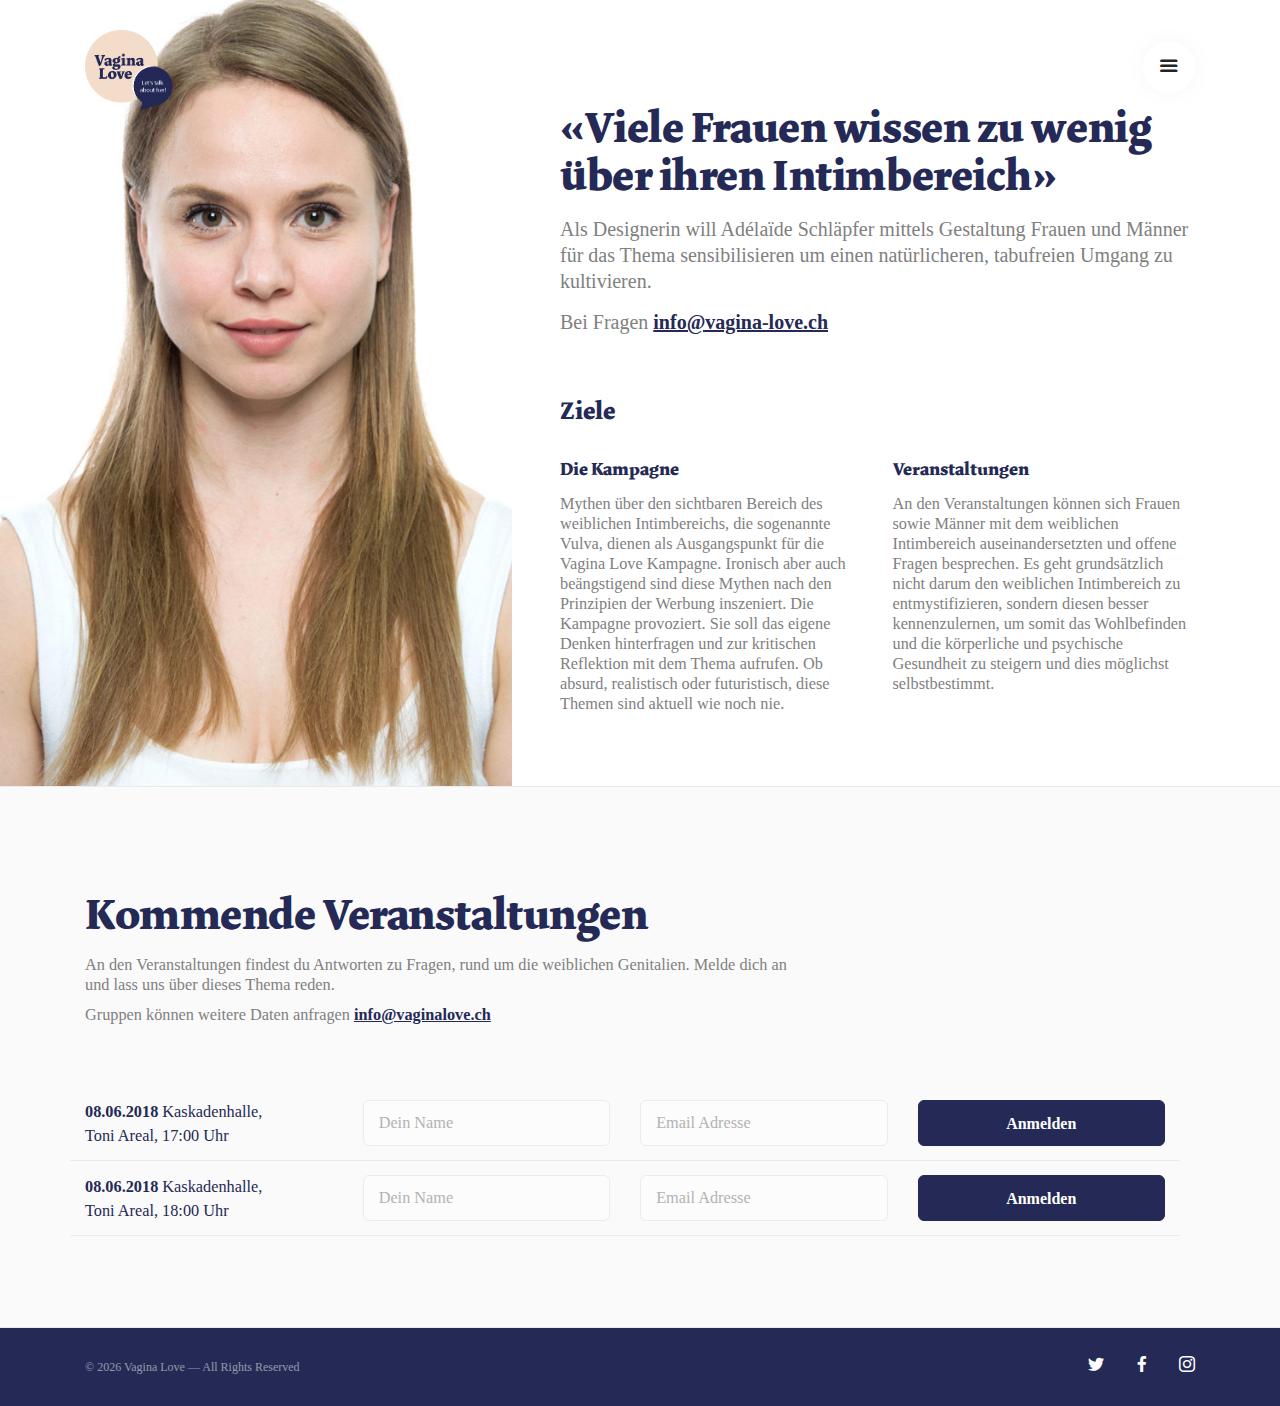
==== commit e73bac60: "form in german" ====
--- a/das-projekt.html
+++ b/das-projekt.html
@@ -111,10 +111,10 @@
                         <div class="col-md-6 col-lg-3 hoch "> 
                             <h5 class="info-date"><strong>08.06.2018</strong> Kaskadenhalle, </br>Toni Areal, 17:00 Uhr</h5> </div>
                             <div class="col-md-6 col-lg-3"> 
-                                <input class="info-name" type="text" name="name" placeholder="Your Name" required="true"> 
+                                <input class="info-name" type="text" name="name" placeholder="Dein Name" required="true"> 
                             </div>
                             <div class="col-md-6 col-lg-3 "> 
-                                <input  class="info-mail" type="email" name="email" placeholder="Email Adress" required="true" type="mail">
+                                <input  class="info-mail" type="email" name="email" placeholder="Email Adresse" required="true" type="mail">
                             </div>
                             <div class="col-md-6 col-lg-3 "> 
                                 <button type="submit" class="btn btn--primary reg-btn">Anmelden</button> 
@@ -128,10 +128,10 @@
                         <div class="col-md-6 col-lg-3 hoch "> 
                             <h5 class="info-date"><strong>08.06.2018</strong> Kaskadenhalle, </br>Toni Areal, 18:00 Uhr</h5> </div>
                             <div class="col-md-6 col-lg-3"> 
-                                <input class="info-name" type="text" name="name" placeholder="Your Name" required="true"> 
+                                <input class="info-name" type="text" name="name" placeholder="Dein Name" required="true"> 
                             </div>
                             <div class="col-md-6 col-lg-3 "> 
-                                <input  class="info-mail" type="email" name="email" placeholder="Email Adress" required="true" type="mail">
+                                <input  class="info-mail" type="email" name="email" placeholder="Email Adresse" required="true" type="mail">
                             </div>
                             <div class="col-md-6 col-lg-3 "> 
                                 <button type="submit" class="btn btn--primary reg-btn">Anmelden</button> 
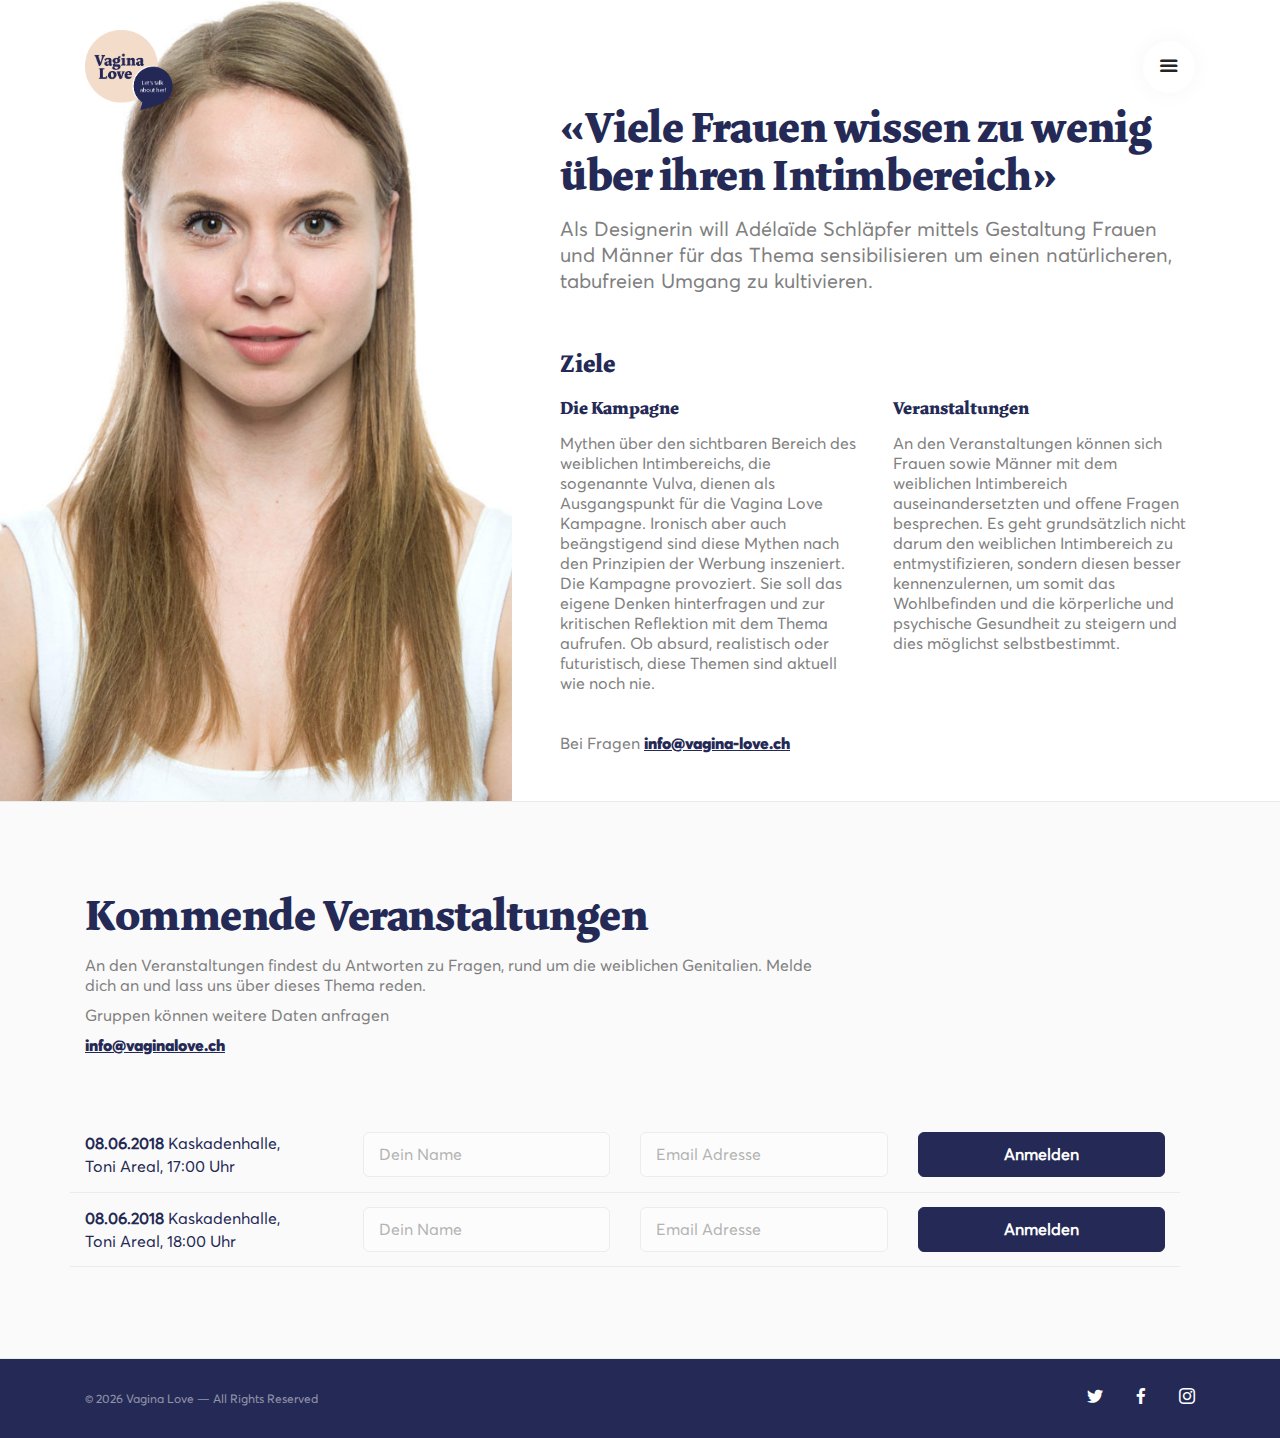
==== commit 3b075e8a: "paddings, fonts" ====
--- a/das-projekt.html
+++ b/das-projekt.html
@@ -63,7 +63,7 @@
                             <p class="lead"> 
 
 Als Designerin will Adélaïde Schläpfer mittels Gestaltung Frauen und Männer für das Thema sensibilisieren um einen natürlicheren, tabufreien Umgang zu kultivieren. </p>
-<p class="text-decoration lead"">Bei Fragen <a href="mailto:info@vaginalove.ch"><strong>info@vagina-love.ch</strong></a></p>  
+  
                             <div class="feature-large__group">
                                 <h3><b>Ziele</b></h3>
                                 <div class="row">
@@ -82,8 +82,9 @@
                                     </div>
                                 </div>
                             </div>
-                           
+                        <p class="averta-small tiefer text-decoration"">Bei Fragen <a href="mailto:info@vaginalove.ch"><strong>info@vagina-love.ch</strong></a></p>   
                         </div>
+                        
                     </div>
                 </div>
             </section>
@@ -96,7 +97,7 @@
                             <h1>Kommende Veranstaltungen</h1>
                             <p class="averta-small"> An den Veranstaltungen findest du Antworten zu Fragen, rund um die weiblichen Genitalien. Melde dich an und lass uns über dieses Thema reden. </p> 
                         
-                            <p class="text-decoration averta-small tiefer">Gruppen können weitere Daten anfragen <a href="mailto:info@vaginalove.ch"><strong>info@vaginalove.ch</strong></a></p>  
+                            <p class="averta-small tiefer text-decoration">Gruppen können weitere Daten anfragen <a href="mailto:info@vaginalove.ch"><p>info@vaginalove.ch</p></a></p>  
                         </div>
                         
                     </div>
--- a/css/custom.css
+++ b/css/custom.css
@@ -1,88 +1,88 @@
 /*! Place your custom styles here */
+
+/*Fonts*/
+
+
+@font-face {
+    font-family: dolly-bold;
+    src: url("/fonts/dolly-bold.ttf")  format("truetype"); /* Safari, Android, iOS */
+}
+
+@font-face {
+    font-family: dolly-italic;
+    src: url("/fonts/dolly-italic.ttf")  format("truetype"); /* Safari, Android, iOS */
+}
+
+
+@font-face {
+    font-family: dolly-roman;
+    src: url("/fonts/dolly-roman.ttf")  format("truetype"); /* Safari, Android, iOS */
+}
+
+@font-face {
+    font-family: dolly-smallcaps;
+    src: url("/fonts/dolly-smallcaps.ttf")  format("truetype"); /* Safari, Android, iOS */
+}
+
+
+
+
+@font-face {
+    font-family: averta-black-webfont;
+    src: url("/fonts/averta-black-webfont.ttf")  format("truetype"); /* Safari, Android, iOS */
+}
+
+@font-face {
+    font-family: averta-light-webfont;
+    src: url("/fonts/averta-light-webfont.ttf")  format("truetype"); /* Safari, Android, iOS */
+}
+
+@font-face {
+    font-family: averta-regular-webfont;
+    src: url("/fonts/averta-regular-webfont.ttf")  format("truetype"); /* Safari, Android, iOS */
+}
+
+
 
 body {
     background: #fff; 
     color: #444; 
-    font-family: "averta";
+    font-family: "averta-regular-webfont"!important;
     padding:0;
     margin:0;
     font-size: 100%
 }
 
 
-/*Fonts*/
-
-
-@font-face {
-    font-family: dolly-bold;
-    src: url("../fonts/dolly-bold.ttf")  format("truetype"), /* Safari, Android, iOS */
-}
-
-@font-face {
-    font-family: dolly-italic;
-    src: url("../fonts/dolly-italic.ttf")  format("truetype"), /* Safari, Android, iOS */
-}
-
-
-@font-face {
-    font-family: dolly-roman;
-    src: url("../fonts/dolly-roman.ttf")  format("truetype"), /* Safari, Android, iOS */
-}
-
-@font-face {
-    font-family: dolly-smallcaps;
-    src: url("../fonts/dolly-smallcaps.ttf")  format("truetype"), /* Safari, Android, iOS */
-}
-
-
-@font-face {
-    font-family: Averta-Black;
-    src: url("../fonts/Averta-Black.otf")  format("opentype"), /* Safari, Android, iOS */
-}
-
-@font-face {
-    font-family: Averta-Light;
-    src: url("../fonts/Averta-Light.otf")  format("opentype"), /* Safari, Android, iOS */
-}
-
-@font-face {
-    font-family: Averta-Regular;
-    src: url("../fonts/Averta-Regular.otf")  format("opentype"), /* Safari, Android, iOS */
-}
-
-@font-face {
-    font-family: Averta-Thin;
-    src: url("../fonts/Averta-Thin.otf")  format("opentype"), /* Safari, Android, iOS */
-}
-
-@font-face {
+.mob {
+    display: inline!important;
+}
+
+.resp {
+    display: none!important;
+}
+
+/*links*/
+p a, span a, label a {
     font-family: averta-black-webfont;
-    src: url("../fonts/averta-black-webfont.ttf")  format("truetype"), /* Safari, Android, iOS */
-}
-
-@font-face {
-    font-family: averta-light-webfont;
-    src: url("../fonts/averta-light-webfont.ttf")  format("truetype"), /* Safari, Android, iOS */
-}
-
-@font-face {
-    font-family: averta-regular-webfont;
-    src: url("../fonts/averta-regular-webfont.ttf")  format("truetype"), /* Safari, Android, iOS */
-}
-
-
-
-
+    font-size: 16.4px;
+    text-decoration: underline;
+    font-weight: 400;
+    line-height: 1.85714286em;
+}
 
 /*Landing Page*/
 
 /*navigation*/
 .menu-vertical li a {
-    font-weight: bold;
-    font-family: "averta";
+    
+    font-family: "averta-black-webfont";
     text-decoration: underline;
-    font-size: 20px;
-}
+    font-size: 25px;
+    color: #242955;
+}
+
+
 
 .modal-container .modal-content .modal-close-cross:before {
     content: '\00D7';
@@ -92,6 +92,28 @@
 .menu-fullscreen .modal-content .modal-close-cross {
     right: 4.714286em;
     top: 3em;
+    color: #242955;
+}
+
+.modal-container .modal-content .modal-close-cross {
+    cursor: pointer;
+    position: absolute;
+    opacity: 1;
+    transition: 0.1s linear;
+    -webkit-transition: 0.1s linear;
+    -moz-transition: 0.1s linear;
+    top: 1em;
+    right: 1em;
+    z-index: 99;
+}
+
+.menu-fullscreen:before {
+    background: white;
+    opacity: 0.9;
+}
+
+.menu-vertical li:not(:hover):not(.dropdown--active) {
+    opacity: 1;
 }
 
 /*Logo*/
@@ -189,7 +211,7 @@
 }
 
 .lead {
-	font-family: "Averta-Regular";
+	font-family: "averta-regular-webfont";
 	color: #808080;
 /*    font-size: 1.3em;
     line-height: 1.5;*/
@@ -277,7 +299,7 @@
 }
 
 .btn--primary .btn__text, .btn--primary:visited .btn__text {
-	font-family: "Averta-Regular";
+	font-family: "averta-regular-webfont";
 	font-weight: 500;
 	color: #FFF;
 
@@ -301,7 +323,7 @@
     font-weight: 700;
     padding-left: 0;
     padding-right: 0;
-    font-family: "Averta-Regular";
+    font-family: "averta-regular-webfont";
 
 }
 
@@ -311,7 +333,7 @@
 
 input, button, select, optgroup, textarea {
     margin: 0;
-    font-family: "Averta-Regular";
+    font-family: "averta-regular-webfont";
     font-size: 16.3px;
     line-height: inherit;
 }
@@ -321,12 +343,12 @@
 select::-webkit-input-placeholder {
   color: #b3b3b3;
  /* font-size: 1.14285714em;*/
-     font-family: "Averta-Regular";
+     font-family: "averta-regular-webfont";
 }
 
 .text-decoration>b {
-	font-family: "Averta-Light";
-	font-weight: 600;
+	font-family: "averta-black-webfont";
+	
 	text-decoration: underline;
 	cursor: pointer;
 
@@ -358,7 +380,7 @@
 }
 
 .hoch>h5 {
-	font-family: "Averta-Regular";
+	font-family: "averta-regular-webfont";
     font-size: 16.3px;
     line-height: 1.437143em;
     font-weight: 500;
@@ -388,7 +410,7 @@
 
 
 section, footer {
-    padding-top: 7.428571em;
+    padding-top: 6.428571em;
     /*padding-bottom: 0.42857143em;*/
     padding-bottom: 0em;
 }
@@ -426,6 +448,11 @@
 
 .abstand-unten {
 	padding-bottom: 5.5em;
+}
+
+.text-block h3, .text-block .h3 {
+    margin-bottom: 0.52em;
+    line-height: 30px;
 }
 
 .flickity-prev-next-button {
@@ -463,6 +490,10 @@
     font-size: 17px;
 }
 
+.beggin {
+    padding-top: 20px!important;
+}
+
 /*das projekt*/
 .face {
     width: 120%!important;
@@ -481,7 +512,9 @@
     overflow: hidden;
 }
 
-
+h3, .h3 {
+    margin-bottom: 0.5em;
+}
 
 /*footer*/
 
@@ -504,7 +537,7 @@
 }
 section.space--xs, footer.space--xs {
     padding-top: 0.714286em;
-    padding-bottom: 7.414286em;
+    padding-bottom: 6.414286em;
 }
 
 section.space--md, footer.space--md {
@@ -556,7 +589,7 @@
     height: 2em;
     text-align: center;
     border-radius: 50%;
-    color: #fff;
+    color: #242955;
 }
 
 .imageblock .imageblock__content {
@@ -666,6 +699,29 @@
 
 .feature-large {
     padding-bottom: 50px;
-}
-
-}
+    padding-top: 20px;
+}
+
+.mobile-center {
+    text-align: center;
+}
+
+.mob {
+    display: none!important;
+}
+
+.resp {
+    display:inline!important;
+
+}
+
+h3, .h3 {
+    font-size: 2.357143em;
+    line-height: 1.85714286em;
+}
+
+h3, .h3 {
+    margin-bottom: 0em;
+}
+
+}
--- a/css/checkValidity.css
+++ b/css/checkValidity.css
@@ -18,15 +18,15 @@
 
 .error {color: red}
 
-body {
+/*body {
     background: #fff; 
     color: #444; 
-    /*font-family: "'Trebuchet MS', Verdana, Helvetica, Arial, sans-serif";*/
-    font-family: "averta";
+    font-family: "'Trebuchet MS', Verdana, Helvetica, Arial, sans-serif";
+    font-family: "averta-regular-webfont";
     padding:0;
     margin:0;
     font-size: 100%
-}
+}*/
 
 header h1 {text-align: center;}
 article {max-width: 35em; margin: 0 auto;}
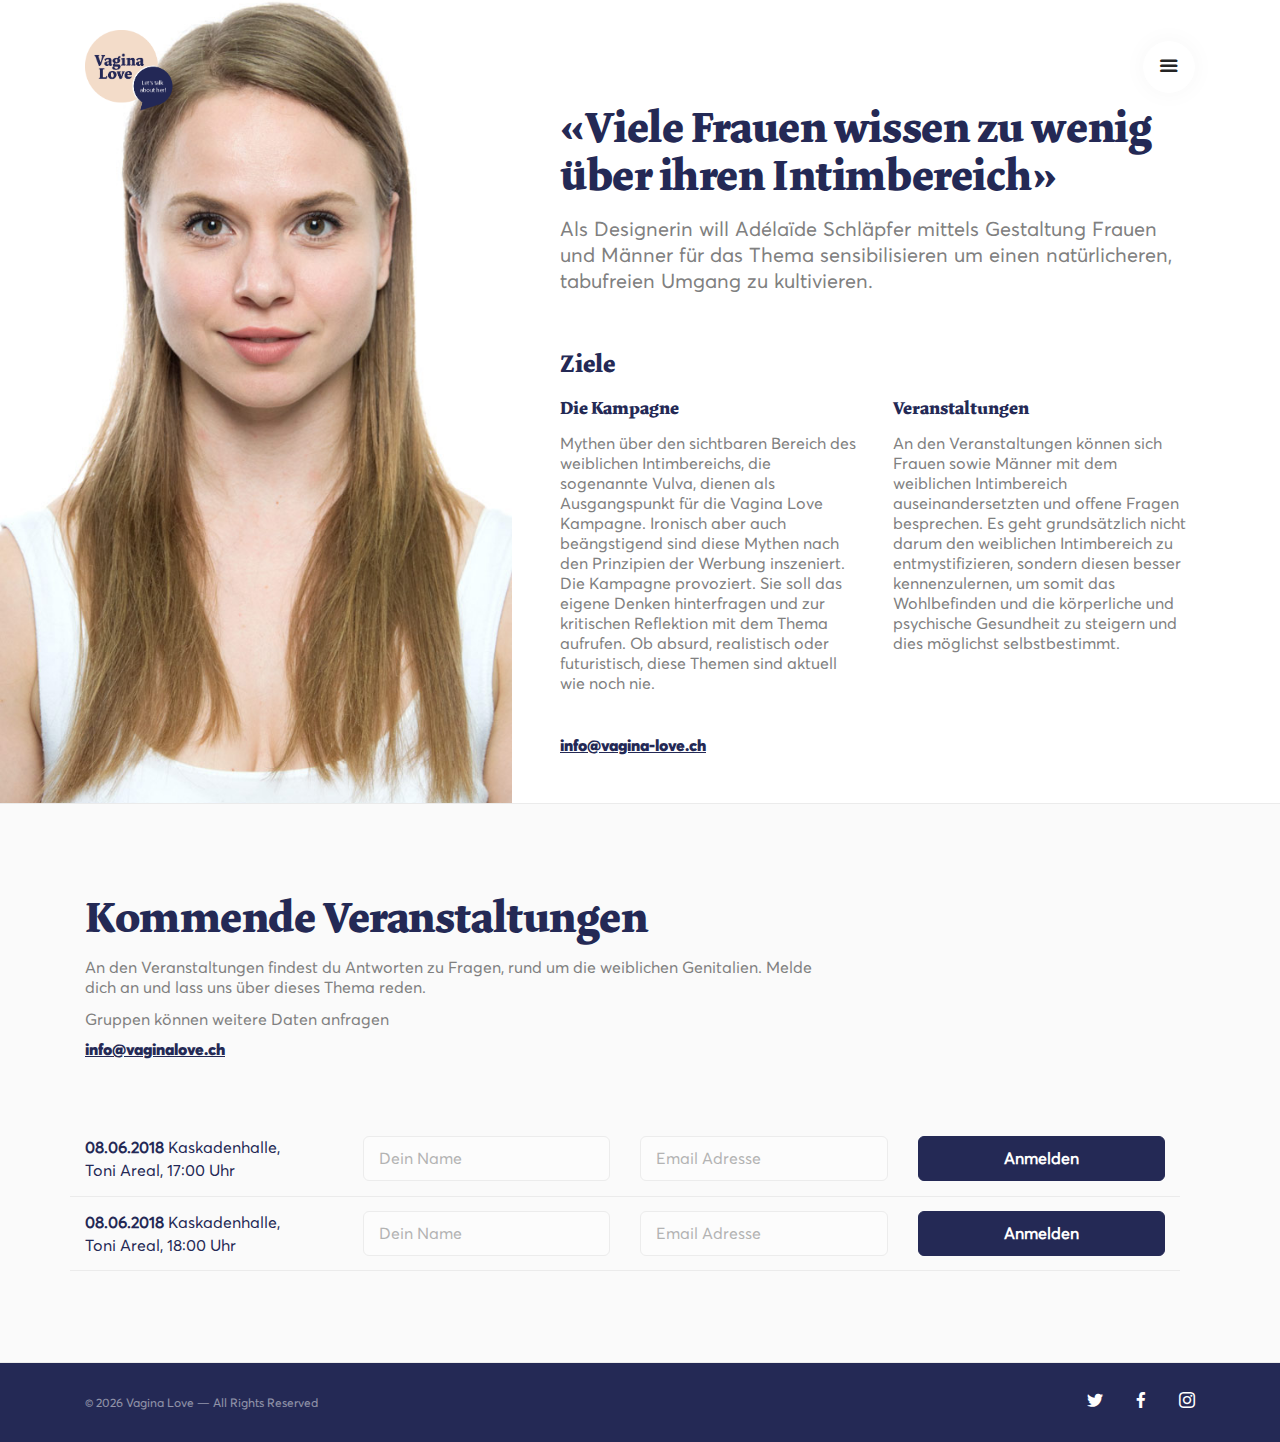
==== commit d1bd31b0: "delete bei fragen delete mthos2 add class beggin" ====
--- a/das-projekt.html
+++ b/das-projekt.html
@@ -82,7 +82,7 @@
                                     </div>
                                 </div>
                             </div>
-                        <p class="averta-small tiefer text-decoration"">Bei Fragen <a href="mailto:info@vaginalove.ch"><strong>info@vagina-love.ch</strong></a></p>   
+                        <p class="averta-small tiefer text-decoration""><!-- Bei Fragen  --><a href="mailto:info@vaginalove.ch"><strong>info@vagina-love.ch</strong></a></p>   
                         </div>
                         
                     </div>
--- a/css/custom.css
+++ b/css/custom.css
@@ -388,7 +388,7 @@
 
 
 .tiefer {
-    padding-top: 5px;
+    padding-top: 7px;
 }
 
 
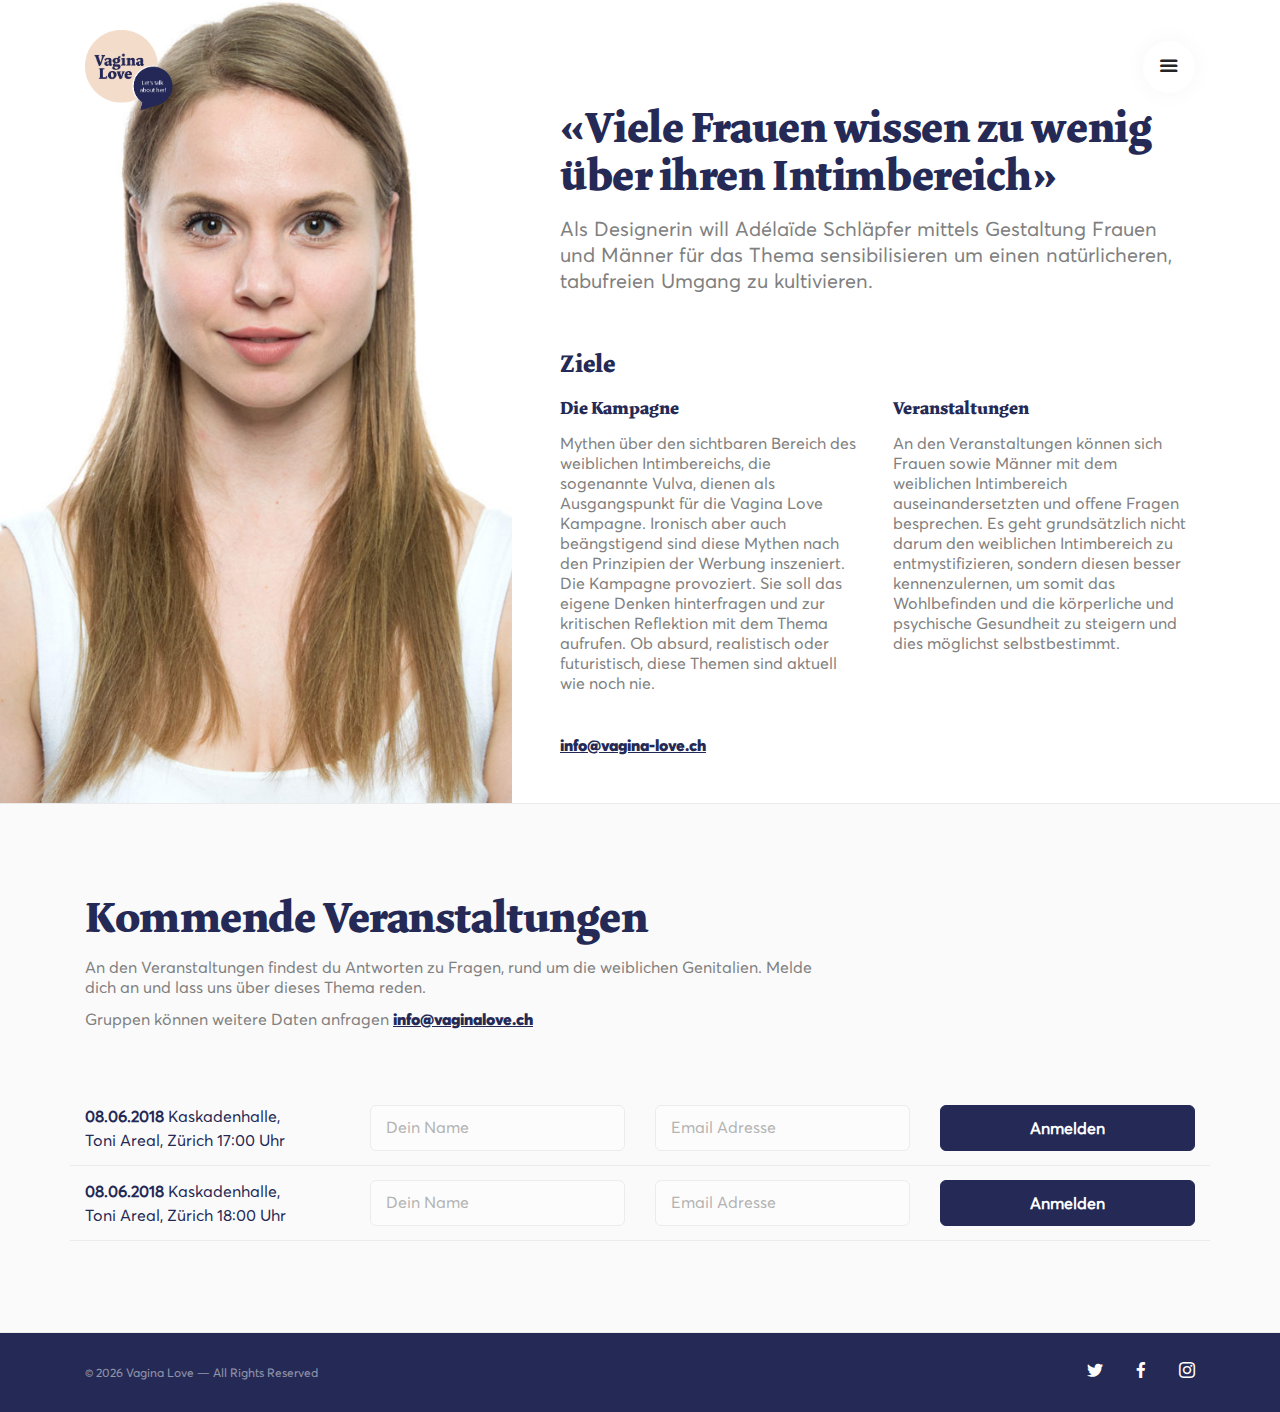
==== commit 0539bd53: "change projekt anmeldung link like other pages" ====
--- a/das-projekt.html
+++ b/das-projekt.html
@@ -97,7 +97,7 @@
                             <h1>Kommende Veranstaltungen</h1>
                             <p class="averta-small"> An den Veranstaltungen findest du Antworten zu Fragen, rund um die weiblichen Genitalien. Melde dich an und lass uns über dieses Thema reden. </p> 
                         
-                            <p class="averta-small tiefer text-decoration">Gruppen können weitere Daten anfragen <a href="mailto:info@vaginalove.ch"><p>info@vaginalove.ch</p></a></p>  
+                            <p class="text-decoration averta-small tiefer">Gruppen können weitere Daten anfragen <a href="mailto:info@vaginalove.ch"><strong>info@vaginalove.ch</strong></a></p>  
                         </div>
                         
                     </div>
@@ -110,7 +110,7 @@
                 <div class="container">
                     <form class="row strich info-form">
                         <div class="col-md-6 col-lg-3 hoch "> 
-                            <h5 class="info-date"><strong>08.06.2018</strong> Kaskadenhalle, </br>Toni Areal, 17:00 Uhr</h5> </div>
+                            <h5 class="info-date"><strong>08.06.2018</strong> Kaskadenhalle, </br>Toni Areal, Zürich 17:00 Uhr</h5> </div>
                             <div class="col-md-6 col-lg-3"> 
                                 <input class="info-name" type="text" name="name" placeholder="Dein Name" required="true"> 
                             </div>
@@ -127,7 +127,7 @@
                 <div class="container">
                     <form class="row strich info-form">
                         <div class="col-md-6 col-lg-3 hoch "> 
-                            <h5 class="info-date"><strong>08.06.2018</strong> Kaskadenhalle, </br>Toni Areal, 18:00 Uhr</h5> </div>
+                            <h5 class="info-date"><strong>08.06.2018</strong> Kaskadenhalle, </br>Toni Areal, Zürich 18:00 Uhr</h5> </div>
                             <div class="col-md-6 col-lg-3"> 
                                 <input class="info-name" type="text" name="name" placeholder="Dein Name" required="true"> 
                             </div>
--- a/css/theme-charcoal.css
+++ b/css/theme-charcoal.css
@@ -1261,7 +1261,7 @@
 }
 /**! 12. Form Elements **/
 form {
-  max-width: 100%;
+  min-width: 100%;
 }
 form + form {
   margin-top: 30px;
--- a/css/custom.css
+++ b/css/custom.css
@@ -386,6 +386,13 @@
     font-weight: 500;
 }
 
+/*form {
+    min-width: 100%;
+}*/
+
+form {
+    min-width: 100%;
+}
 
 .tiefer {
     padding-top: 7px;
@@ -522,6 +529,14 @@
     background: #242955;
 }
 
+
+.menu-fullscreen .modal-content .modal-close-cross {
+    right: 12.414286em;
+    top: 2.2em;
+ 
+    color: #242955;
+}
+
 @media all and (min-width: 1024px) {
 section.space--md, footer.space--md {
 
@@ -545,9 +560,22 @@
     min-height: 45vw;
 }
 
-}
-
-
+.menu-fullscreen .modal-content .modal-close-cross {
+    right: 13px;
+    top: 13px;
+    
+}
+
+.modal-container .modal-content .modal-close-cross {
+    padding-right: 42px;
+    padding-top: 15px;
+}
+
+}
+
+.mobile-center {
+    text-align: center;
+}
 @media (max-width: 990px){
 .bar--absolute, .pos-fixed {
     z-index: 99;
@@ -607,6 +635,11 @@
 }
 
 @media all and (max-width: 768px) {
+
+.modal-container .modal-content .modal-close-cross {
+    padding-right: 34px;
+    padding-top: 9px;
+}
 
 .background-image-holder {
     position: absolute;
@@ -629,8 +662,9 @@
 
 
 .abstand-box {
-    padding-bottom: 20px;   
-    
+    padding-bottom: 20px;
+    padding-right: 60px;
+    padding-left: 60px;
 }
 
 section.space--xs, footer.space--xs {
@@ -684,6 +718,10 @@
     
 }
 
+.letzte-box {
+     border-bottom: 1px solid white;    
+}
+
 a.feature img:first-child:not(:last-child) {
     margin-bottom: 0.5em;
     margin-top: 0.5em;
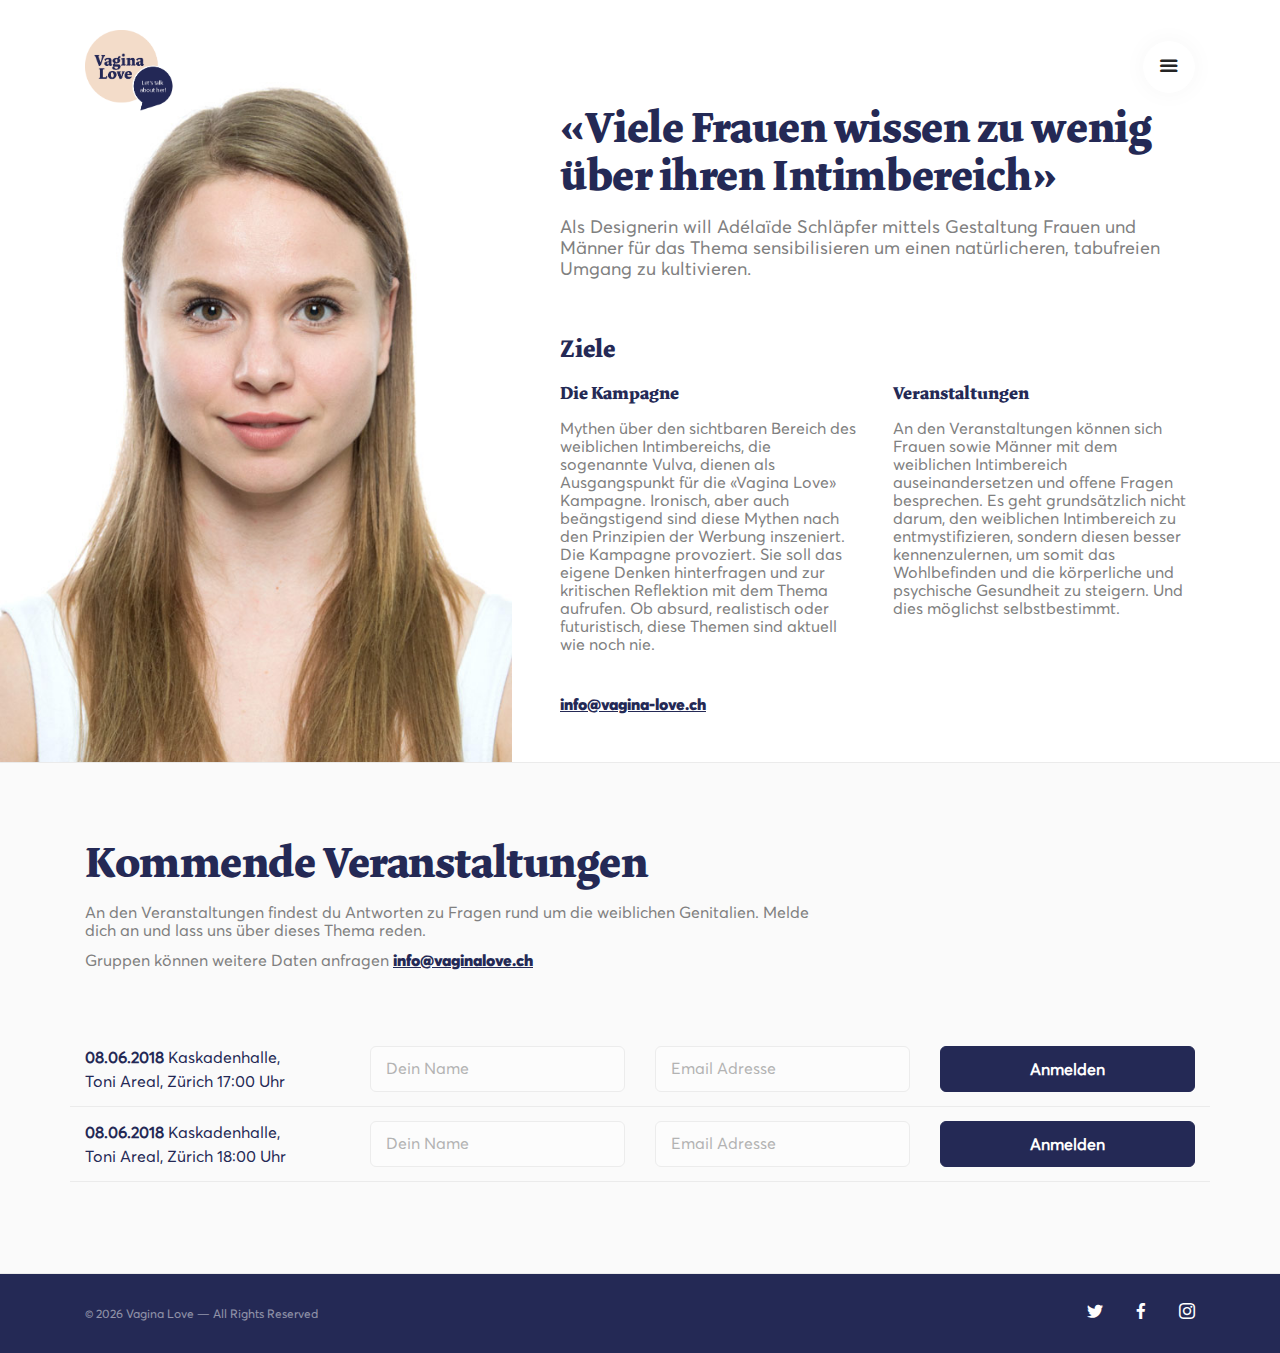
==== commit 14cc0375: "adou approved" ====
--- a/das-projekt.html
+++ b/das-projekt.html
@@ -2,7 +2,7 @@
 <html lang="en">
     <head>
         <meta charset="utf-8">
-        <title>Das Projekt</title>
+        <title>Ziele der Kampagne</title>
         <meta name="viewport" content="width=device-width, initial-scale=1.0">
         <link href="css/stack-interface.css" rel="stylesheet" type="text/css" media="all">
         <link href="css/socicon.css" rel="stylesheet" type="text/css" media="all" />
@@ -34,8 +34,8 @@
                                                 <div class="pos-vertical-center pos-asbolute text-center">
                                                     
                                                     <ul class="menu-vertical">
-                                                        <li class="h4"> <a href="index.html">Vagina Love</a> </li>
-                                                        <li class="h4"> <a href="das-projekt.html">Das Projekt</a> </li>
+                                                        <li class="h3"> <a href="index.html">Vagina Love</a> </li>
+                                                        <li class="h3"> <a href="das-projekt.html">Ziele der Kampagne</a> </li>
                                                         
                                                     </ul>
                                                 </div>
@@ -70,14 +70,14 @@
                                     <div class="col-md-6">
                                         <div class="feature feature-6"> 
                                             <h4><b>Die Kampagne</b></h4>
-                                <p class="averta-small">Mythen über den sichtbaren Bereich des weiblichen Intimbereichs, die sogenannte Vulva, dienen als Ausgangspunkt für die Vagina Love Kampagne. Ironisch aber auch beängstigend sind diese Mythen nach den Prinzipien der Werbung inszeniert. Die Kampagne provoziert. Sie soll das eigene Denken hinterfragen und zur kritischen Reflektion mit dem Thema aufrufen. Ob absurd, realistisch oder futuristisch, diese Themen sind aktuell wie noch nie.</p>
+                                <p class="averta-small">Mythen über den sichtbaren Bereich des weiblichen Intimbereichs, die sogenannte Vulva, dienen als Ausgangspunkt für die «Vagina Love» Kampagne. Ironisch, aber auch beängstigend sind diese Mythen nach den Prinzipien der Werbung inszeniert. Die Kampagne provoziert. Sie soll das eigene Denken hinterfragen und zur kritischen Reflektion mit dem Thema aufrufen. Ob absurd, realistisch oder futuristisch, diese Themen sind aktuell wie noch nie.</p>
                                         </div>
                                     </div>
                                     <div class="col-md-6">
                                         <div class="feature feature-6"> 
                                             <h4><b>Veranstaltungen</b></h4>
-                                <p class="averta-small">An den Veranstaltungen können sich Frauen sowie Männer mit dem weiblichen Intimbereich auseinandersetzten und offene Fragen besprechen. Es geht grundsätzlich nicht darum den weiblichen Intimbereich zu entmystifizieren, sondern diesen besser kennenzulernen, um somit
-das Wohlbefinden und die körperliche und psychische Gesundheit zu steigern und dies möglichst selbstbestimmt.</p>
+                                <p class="averta-small">An den Veranstaltungen können sich Frauen sowie Männer mit dem weiblichen Intimbereich auseinandersetzen und offene Fragen besprechen. Es geht grundsätzlich nicht darum, den weiblichen Intimbereich zu entmystifizieren, sondern diesen besser kennenzulernen, um somit
+das Wohlbefinden und die körperliche und psychische Gesundheit zu steigern. Und dies möglichst selbstbestimmt.</p>
                                         </div>
                                     </div>
                                 </div>
@@ -95,7 +95,7 @@
                     <div class="row titel">
                         <div class="col-md-8">
                             <h1>Kommende Veranstaltungen</h1>
-                            <p class="averta-small"> An den Veranstaltungen findest du Antworten zu Fragen, rund um die weiblichen Genitalien. Melde dich an und lass uns über dieses Thema reden. </p> 
+                            <p class="averta-small"> An den Veranstaltungen findest du Antworten zu Fragen rund um die weiblichen Genitalien. Melde dich an und lass uns über dieses Thema reden. </p> 
                         
                             <p class="text-decoration averta-small tiefer">Gruppen können weitere Daten anfragen <a href="mailto:info@vaginalove.ch"><strong>info@vaginalove.ch</strong></a></p>  
                         </div>
--- a/css/custom.css
+++ b/css/custom.css
@@ -215,8 +215,8 @@
 	color: #808080;
 /*    font-size: 1.3em;
     line-height: 1.5;*/
-    font-size: 20px;
-    line-height: 26px;
+    font-size: 18px;
+    line-height: 21px;
 }
 
 .lead:not(:last-child) {
@@ -238,8 +238,8 @@
 .averta-small {
 /*    font-size: 1em;
     line-height: 1.3em;*/
-    font-size: 16.3px;
-    line-height: 20px;
+    font-size: 16px;
+    line-height: 18px;
     color: #808080;  
 }
 
@@ -255,6 +255,7 @@
 
 .title-link {
     font-size: 20px;
+    padding-bottom: 1.2em;
 }
 
 /*secondary bg*/
@@ -272,10 +273,28 @@
     opacity: 0.1!important;
 }
 
+.background-image-holder {
+    position: absolute;
+    height: 100%;
+    top: 0;
+    left: 0;
+    background-size: cover !important;
+    background-position: 50% 0% !important;
+    z-index: 0;
+    transition: opacity .3s linear;
+    -webkit-transition: opacity .3s linear;
+    opacity: 0;
+    background: #252525;
+}
+
 /*mythen*/
 
+.platz {
+    padding-top: 3em;
+}
+
 a.feature img:first-child:not(:last-child) {
-    margin-bottom: 0.5em;
+    margin-bottom: 0.2em;
     margin-top: 0em;
 }
 
@@ -306,10 +325,12 @@
 }
 
 .btn--primary:hover {
-  background: #1D1D1B;
+  background: #2c3269;
+  /*opacity: 0.9;*/
 }
 .btn--primary:active {
-  background: #1D1D1B;
+  background: #2c3269;
+  /*opacity: 0.9;*/
 }
 .btn--primary-1,
 .btn--primary-1:visited {
@@ -417,7 +438,7 @@
 
 
 section, footer {
-    padding-top: 6.428571em;
+    padding-top: 5.428571em;
     /*padding-bottom: 0.42857143em;*/
     padding-bottom: 0em;
 }
@@ -454,7 +475,11 @@
 }
 
 .abstand-unten {
-	padding-bottom: 5.5em;
+	    padding-bottom: 3.5em;
+}
+
+.abstand-groesser {
+        padding-bottom: 5.5em!important;    
 }
 
 .text-block h3, .text-block .h3 {
@@ -537,6 +562,10 @@
     color: #242955;
 }
 
+.mobile-center {
+    text-align: center;
+}
+
 @media all and (min-width: 1024px) {
 section.space--md, footer.space--md {
 
@@ -546,18 +575,18 @@
 
 @media all and (max-width: 1024px) {
 section.space--md, footer.space--md {
-	padding-top: 12.142857em;
+	padding-top: 11.142857em;
     padding-bottom: 9.142857em;
   /*  height: 600px;*/
 }
 section.space--xs, footer.space--xs {
-    padding-top: 0.714286em;
-    padding-bottom: 6.414286em;
+    padding-top: 2em;
+    padding-bottom: 5.414286em;
 }
 
 section.space--md, footer.space--md {
 
-    min-height: 45vw;
+    min-height: 43vw;
 }
 
 .menu-fullscreen .modal-content .modal-close-cross {
@@ -573,8 +602,18 @@
 
 }
 
-.mobile-center {
-    text-align: center;
+.background-image-holder {
+    position: absolute;
+    height: 100%;
+    top: 0;
+    left: 0;
+    background-size: cover !important;
+    background-position: 50% 0% !important;
+    z-index: 0;
+    transition: opacity .3s linear;
+    -webkit-transition: opacity .3s linear;
+    opacity: 0;
+    background: #252525;
 }
 @media (max-width: 990px){
 .bar--absolute, .pos-fixed {
@@ -632,6 +671,9 @@
 .feature-large {
     padding-bottom: 75px;
 }
+
+
+
 }
 
 @media all and (max-width: 768px) {
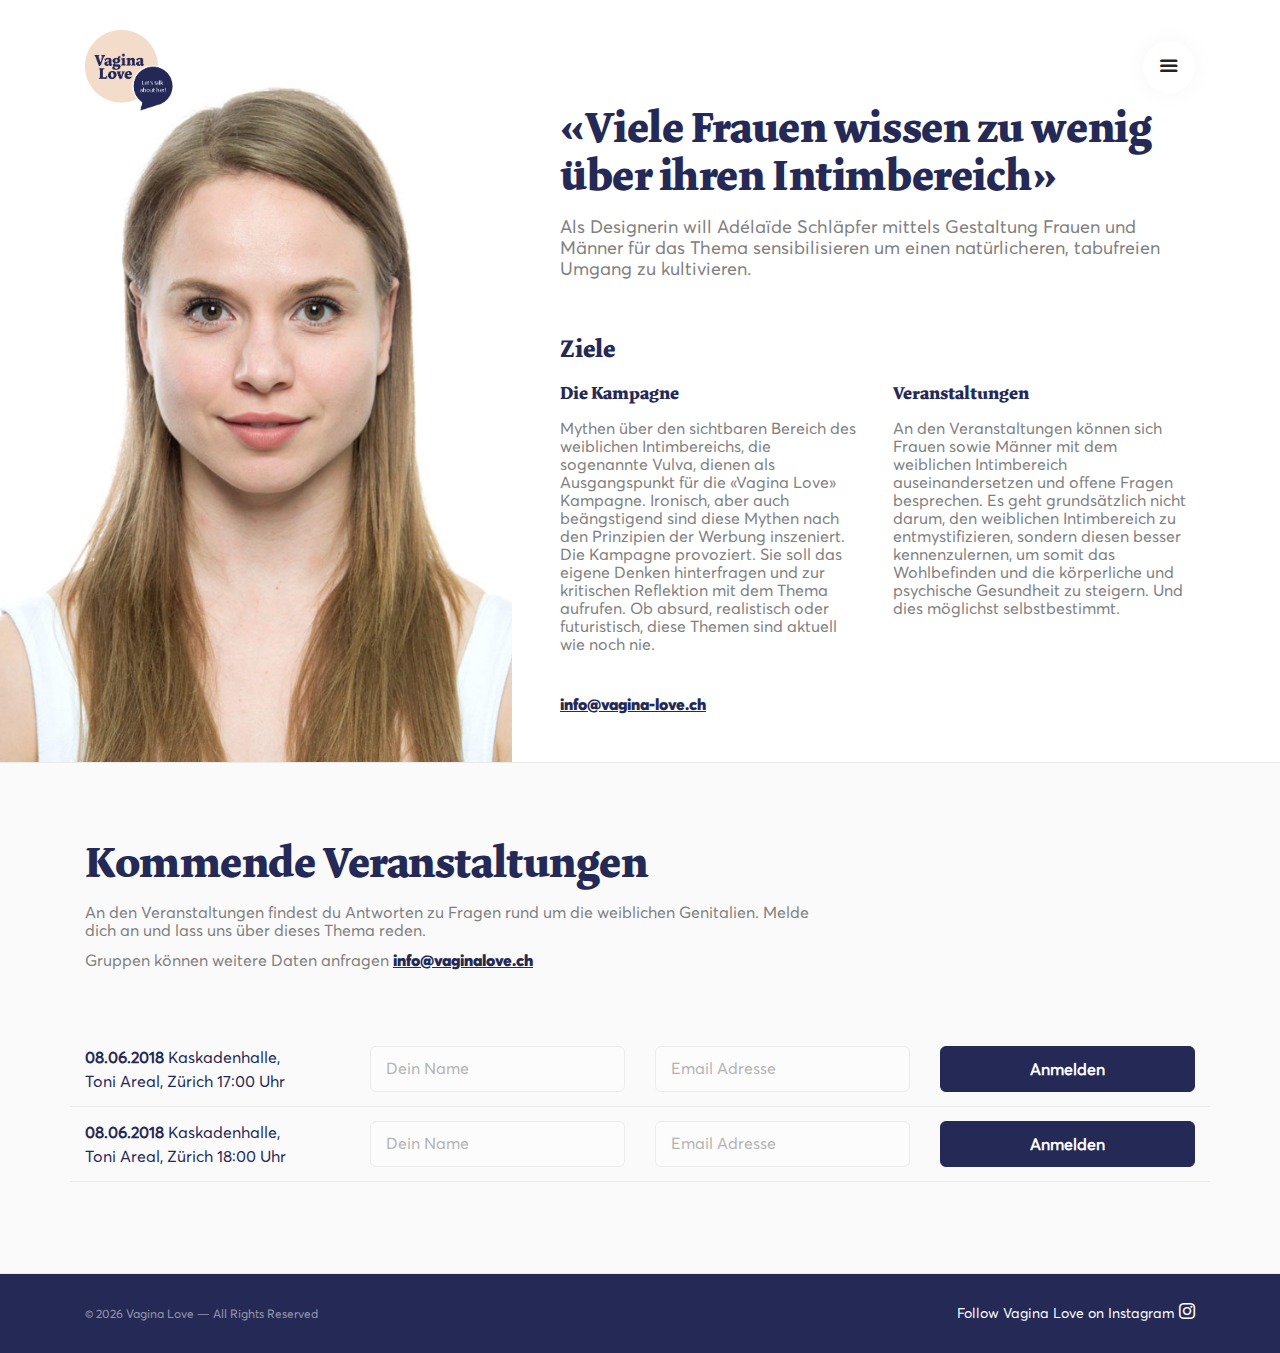
==== commit 36f39112: "init insta" ====
--- a/das-projekt.html
+++ b/das-projekt.html
@@ -153,9 +153,8 @@
                         <div class="col-sm-6 text-right text-center-xs">
                             <ul class="social-list list-inline">
                             
-                                <li><a href="#"><i class="socicon socicon-twitter icon icon--xs"></i></a></li>
-                                <li><a href="#"><i class="socicon socicon-facebook icon icon--xs"></i></a></li>
-                                <li><a href="#"><i class="socicon socicon-instagram icon icon--xs"></i></a></li>
+                                
+                                <li><a href="https://www.instagram.com/vaginalove.ch/?hl=de">Follow Vagina Love on Instagram </a><a href="https://www.instagram.com/vaginalove.ch/?hl=de"><i class="socicon socicon-instagram icon icon--xs"></i></a></li>
                             </ul>
                         </div>
                     </div>
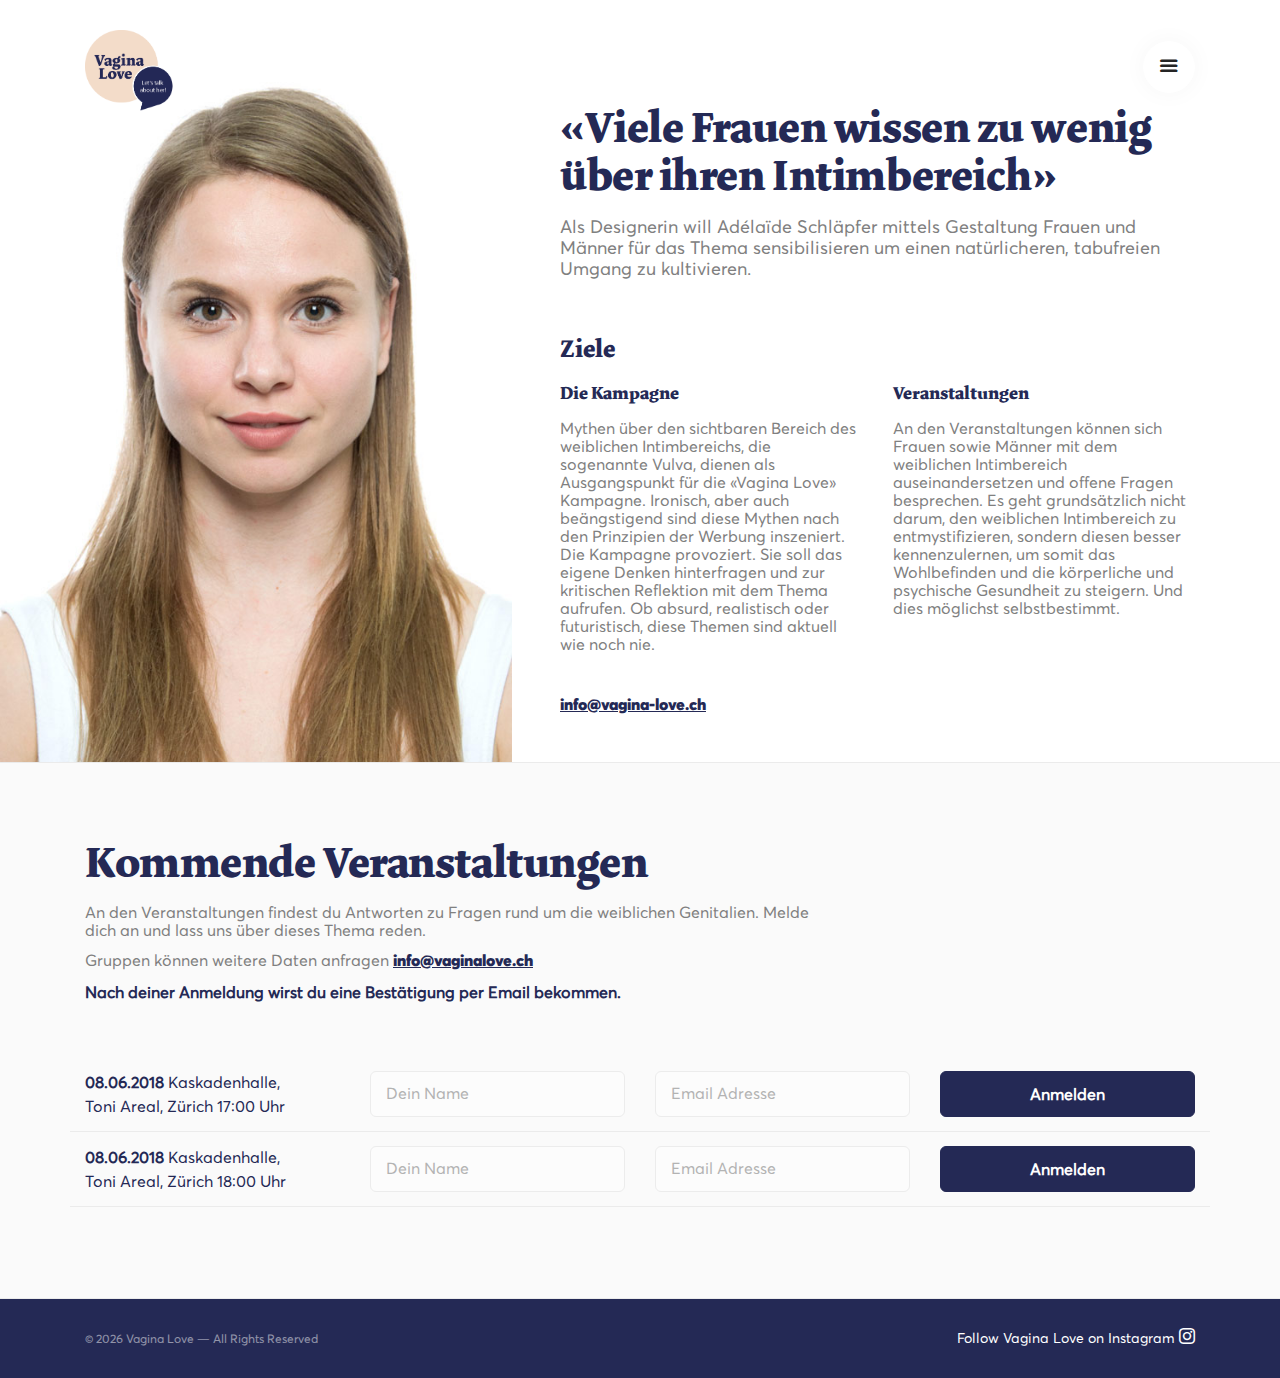
==== commit c0c286c5: "email text" ====
--- a/das-projekt.html
+++ b/das-projekt.html
@@ -90,18 +90,20 @@
             </section>
             
  
-            <section class="bg--secondary scroll-top">
+  <section class="bg--secondary scroll-top">
                 <div class="container">
                     <div class="row titel">
                         <div class="col-md-8">
                             <h1>Kommende Veranstaltungen</h1>
                             <p class="averta-small"> An den Veranstaltungen findest du Antworten zu Fragen rund um die weiblichen Genitalien. Melde dich an und lass uns über dieses Thema reden. </p> 
                         
-                            <p class="text-decoration averta-small tiefer">Gruppen können weitere Daten anfragen <a href="mailto:info@vaginalove.ch"><strong>info@vaginalove.ch</strong></a></p>  
+                            <p class="text-decoration averta-small tiefer">Gruppen können weitere Daten anfragen <a href="mailto:info@vaginalove.ch"><strong>info@vaginalove.ch</strong></a></p> 
+                            <p class="text-decoration averta-small tiefer"><strong>Nach deiner Anmeldung wirst du eine Bestätigung per Email bekommen.</strong></p>
                         </div>
                         
                     </div>
                 </div>
+            
             
 
             
